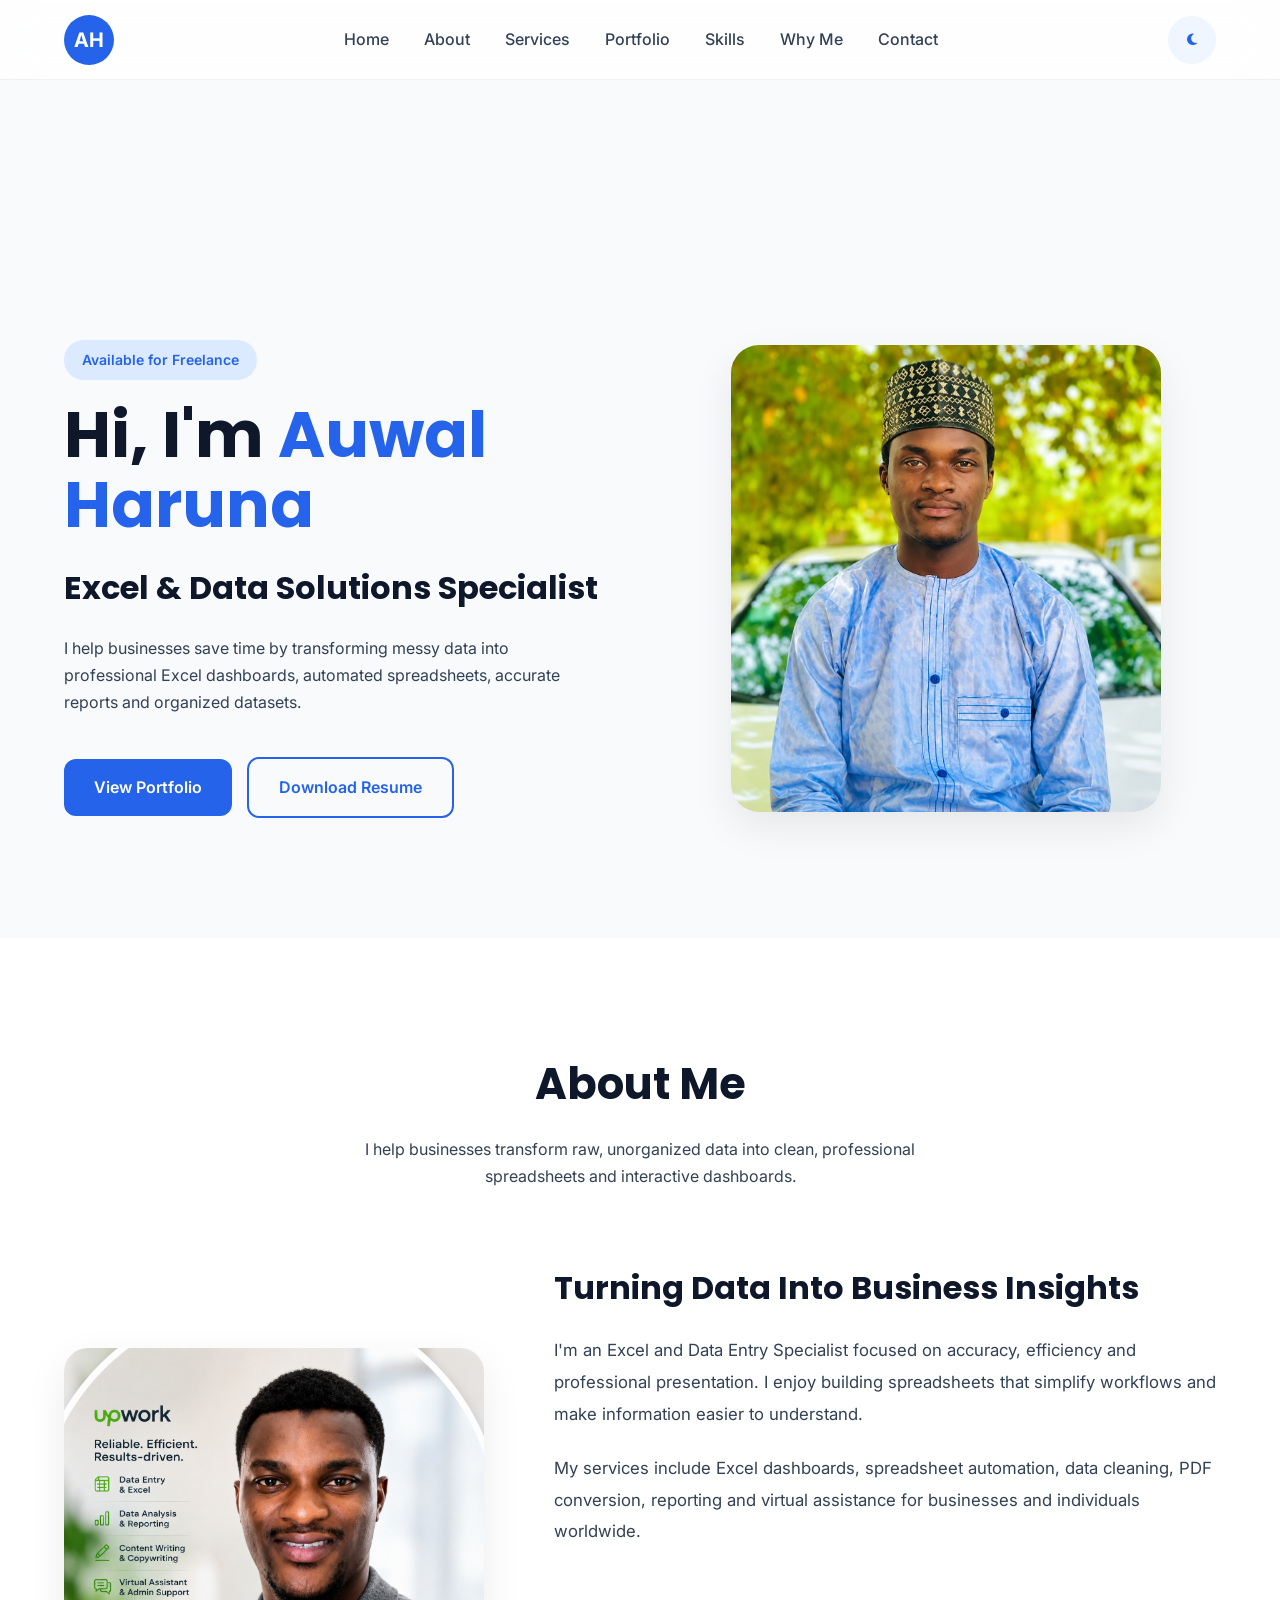
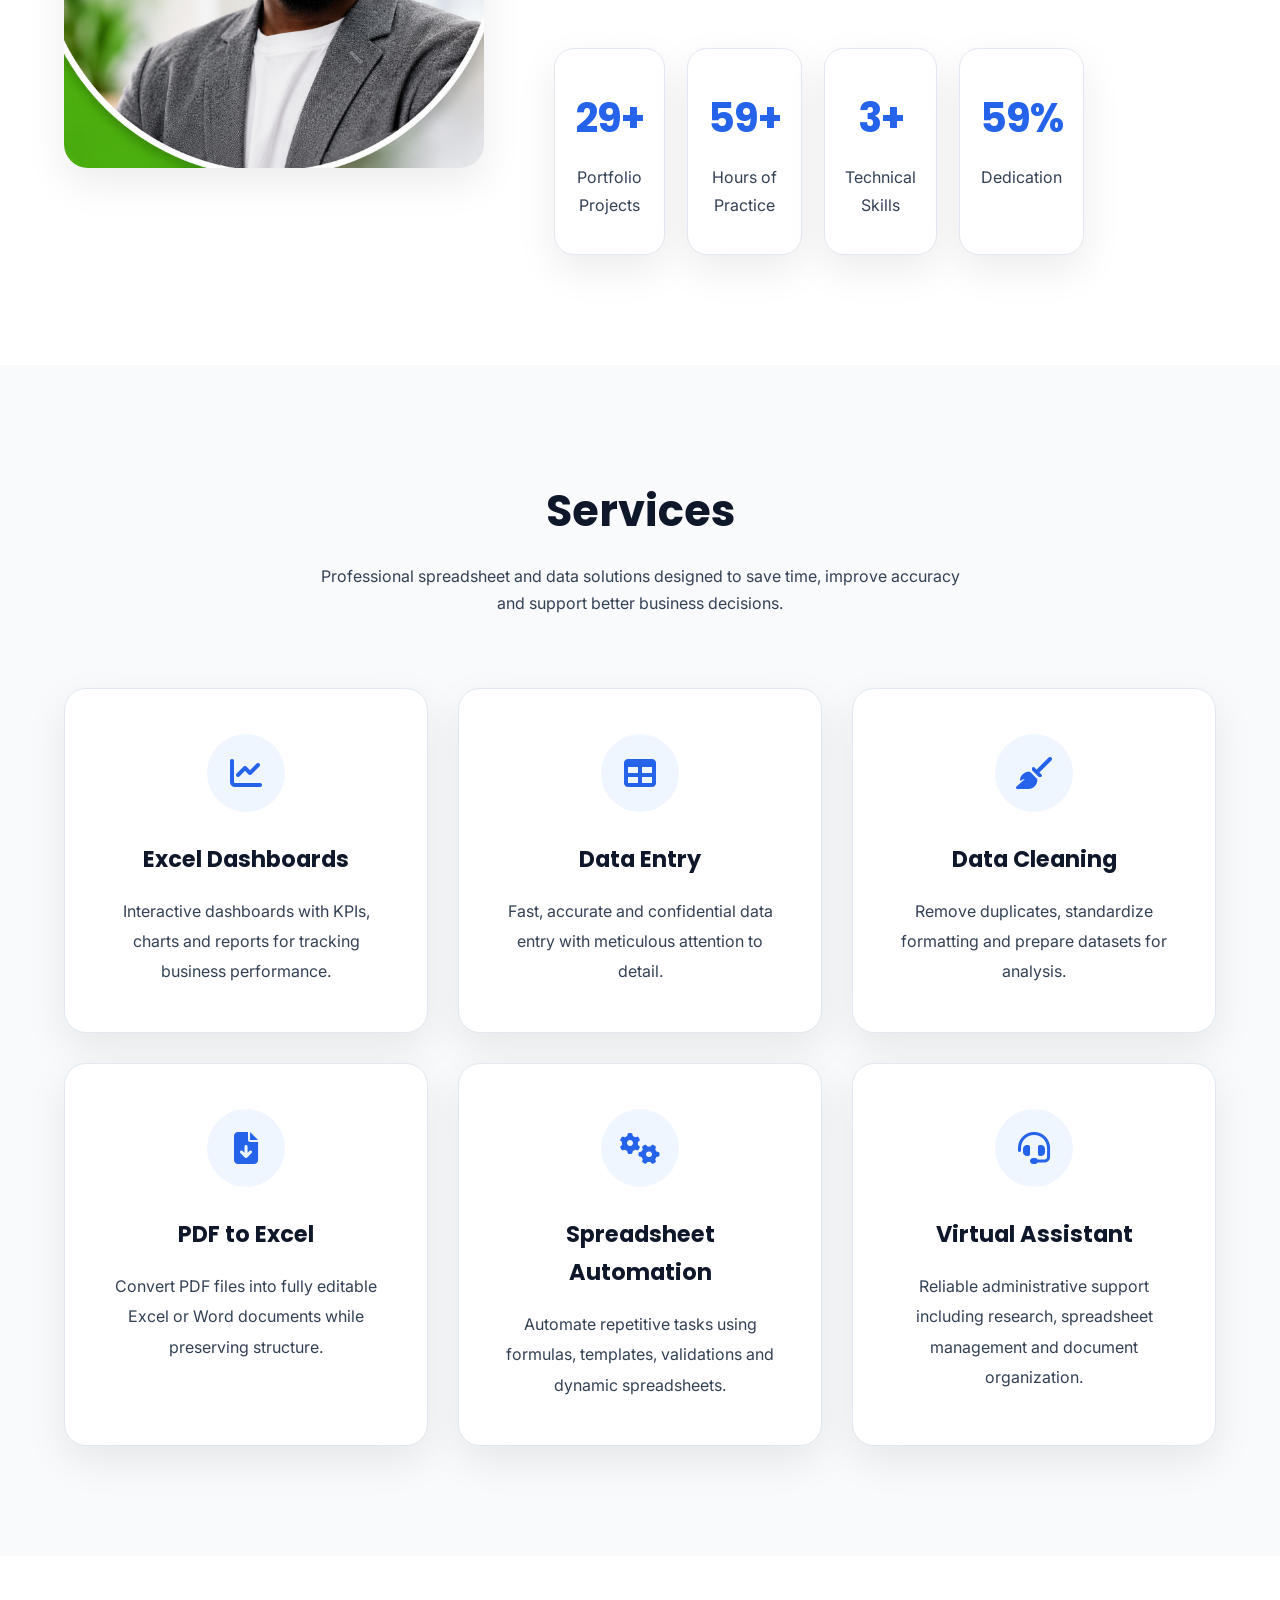
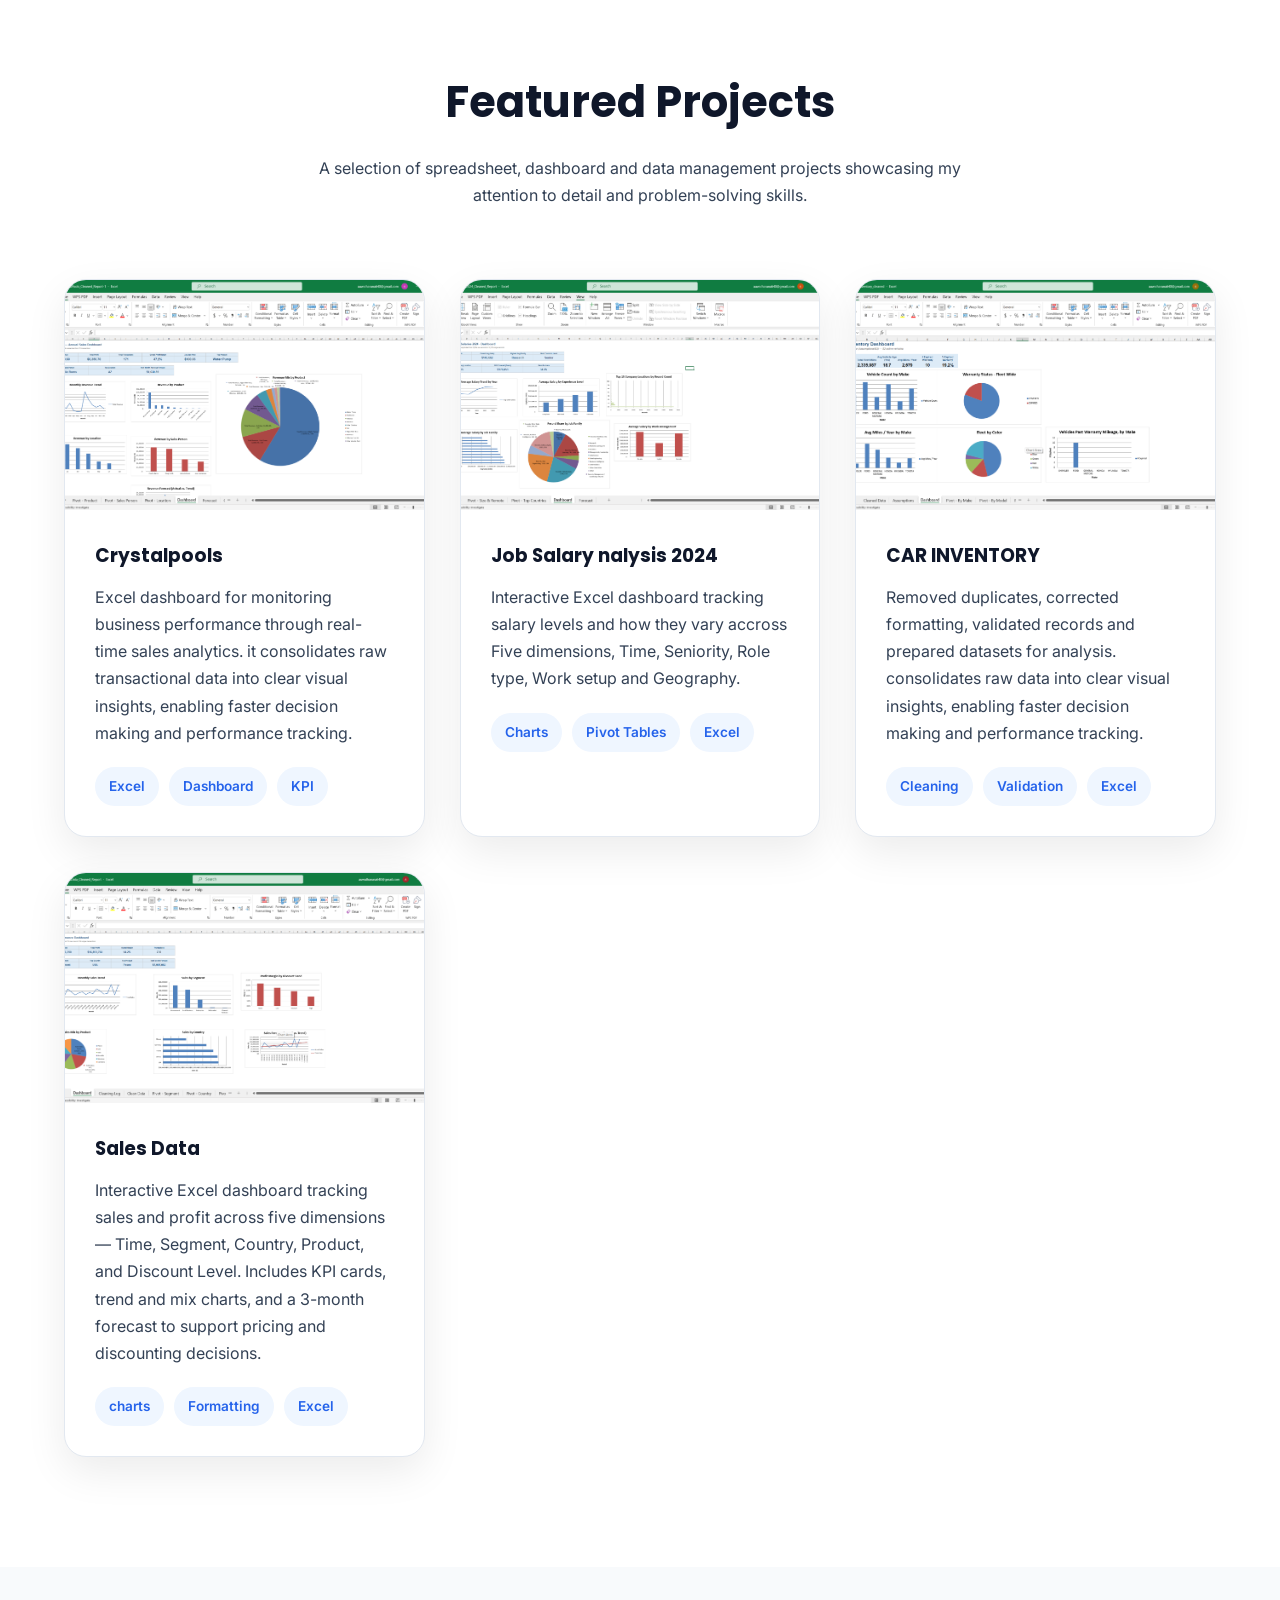
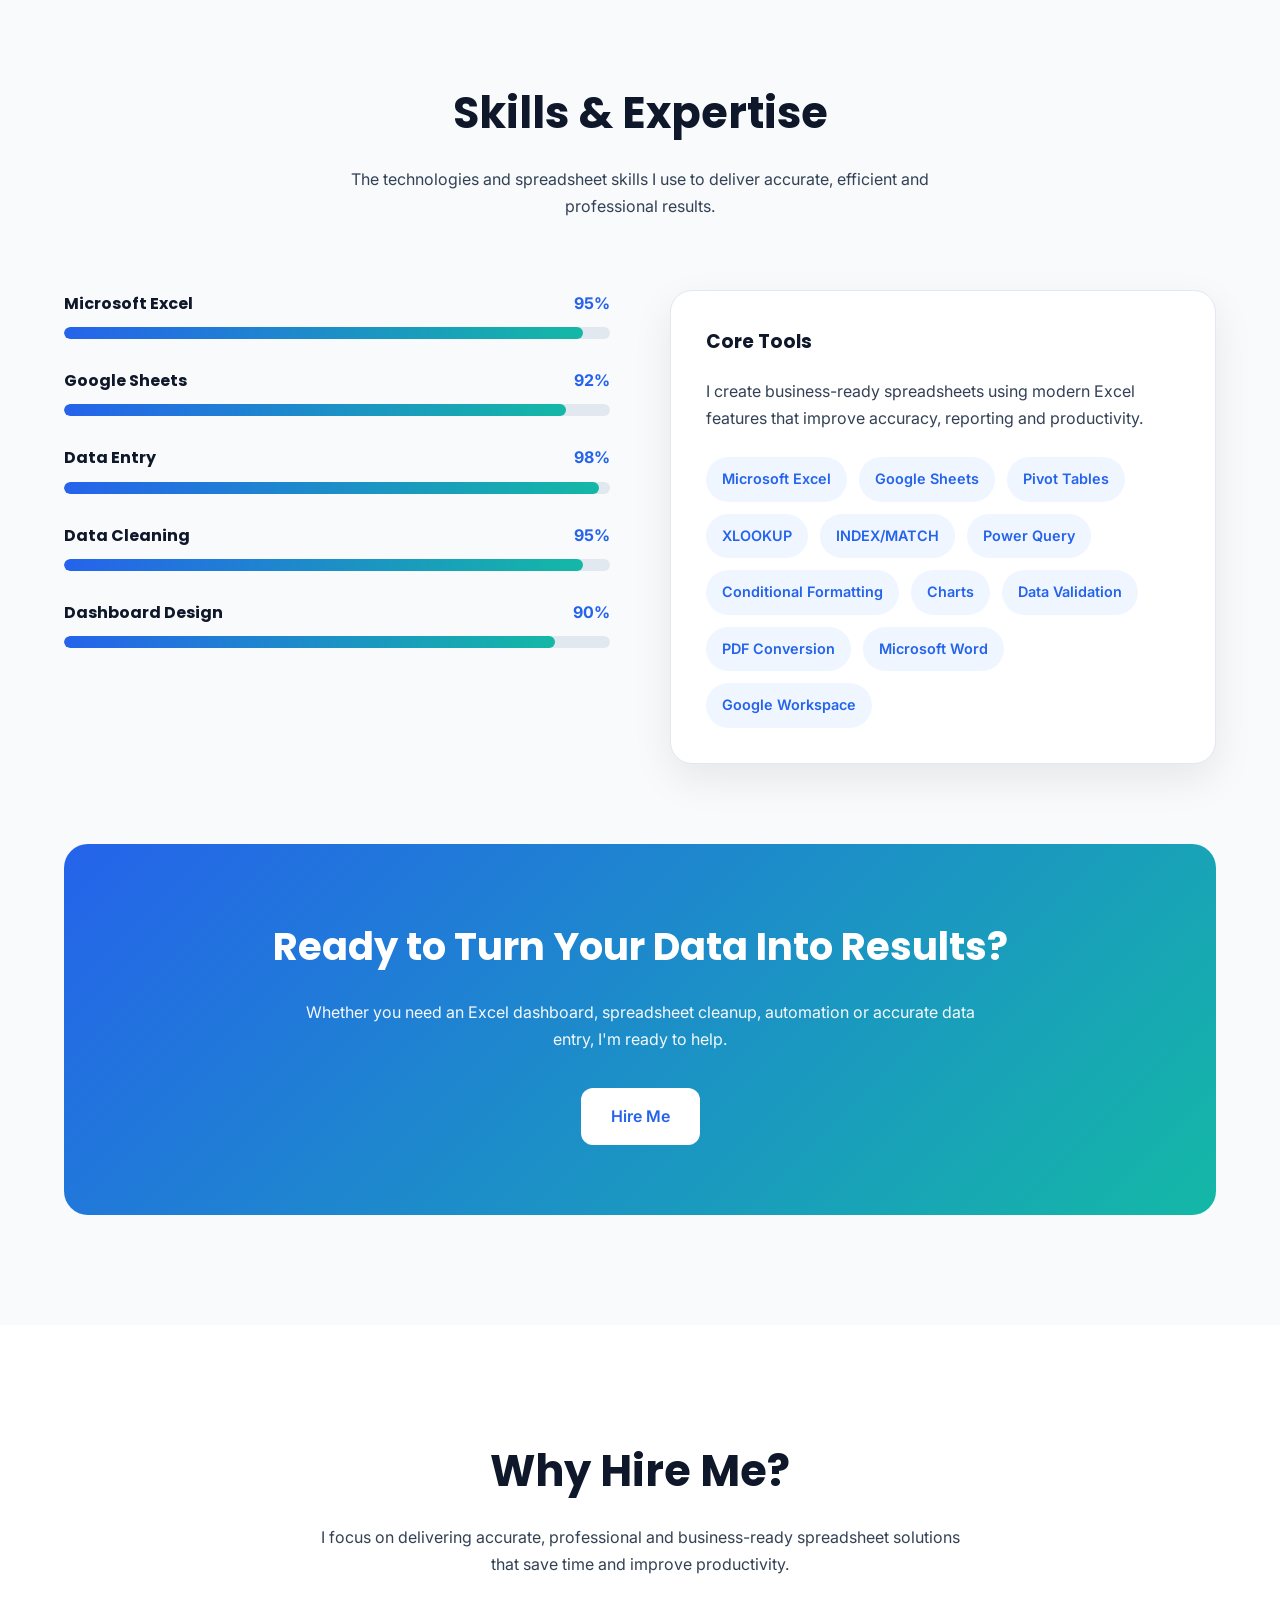
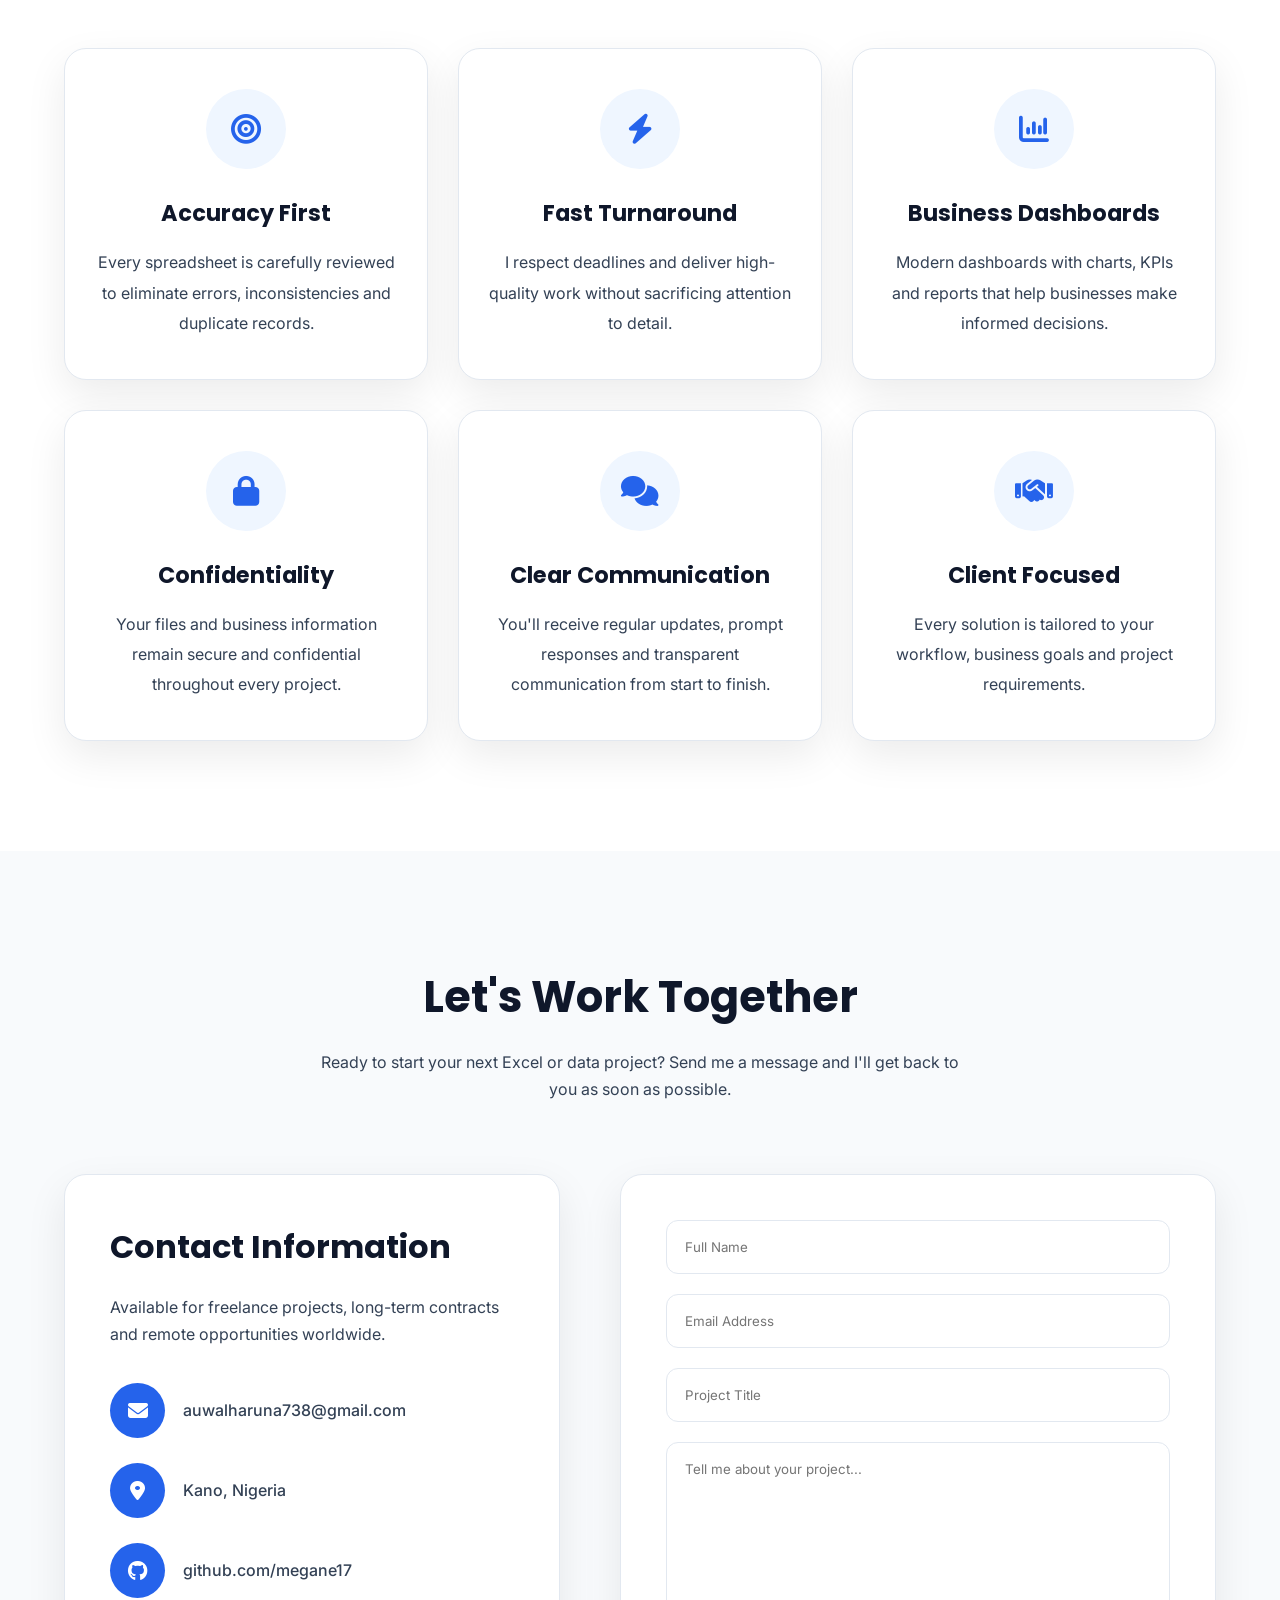
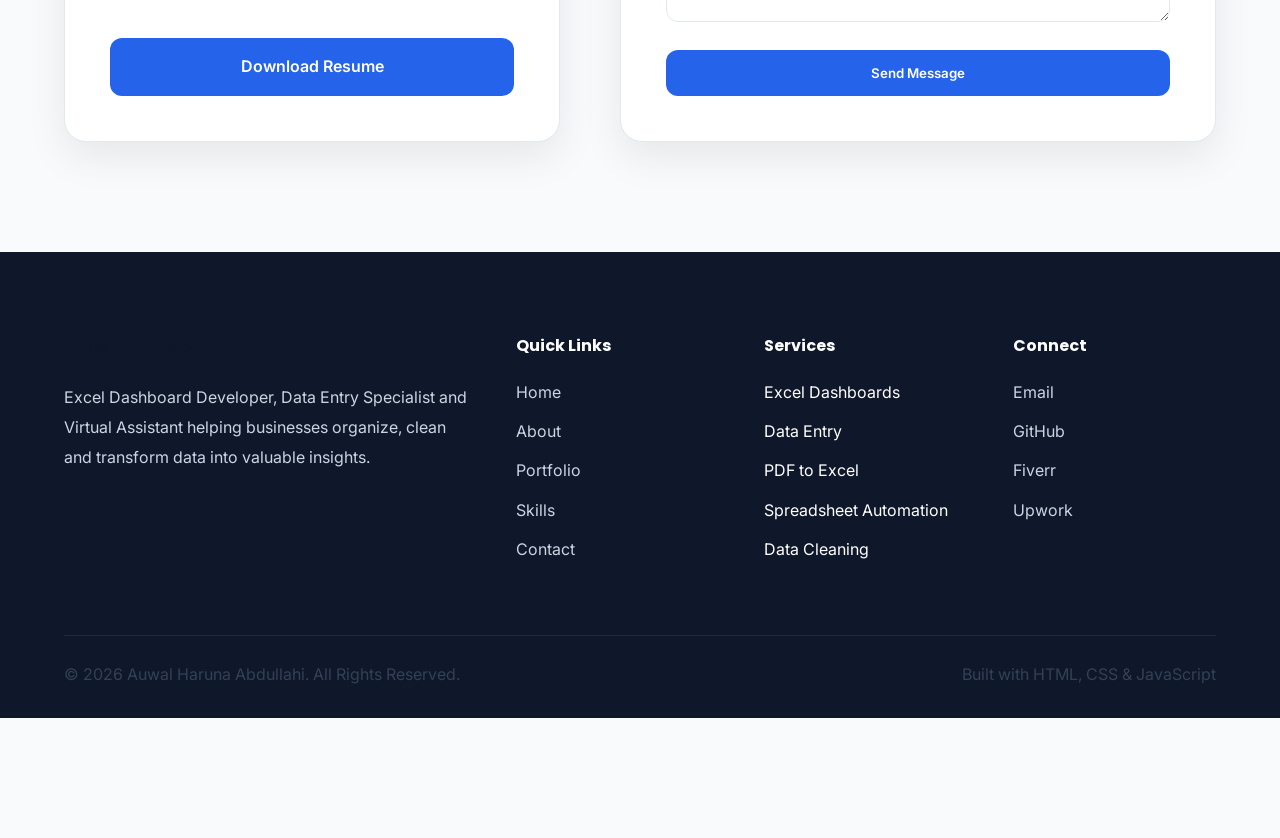
==== index.html @ 445b7c1b "Add files via upload" ====
<!DOCTYPE html>
<html lang="en">

<head>

    <meta charset="UTF-8">
    <meta name="viewport" content="width=device-width, initial-scale=1.0">

    <title>Auwal Haruna | Excel & Data Solutions Specialist</title>

    <meta name="description"
        content="Professional Excel Dashboard Developer, Data Entry Specialist and Spreadsheet Expert helping businesses organize, clean and visualize data.">

    <meta name="keywords"
        content="Excel Dashboard, Data Entry, Spreadsheet Expert, Data Cleaning, PDF to Excel, Virtual Assistant">

    <meta name="author" content="Auwal Haruna Abdullahi">

    <link rel="preconnect" href="https://fonts.googleapis.com">

    <link rel="preconnect" href="https://fonts.gstatic.com" crossorigin>

    <link href="https://fonts.googleapis.com/css2?family=Inter:wght@300;400;500;600;700&family=Poppins:wght@600;700;800&display=swap"
        rel="stylesheet">

    <link rel="stylesheet"
        href="https://cdnjs.cloudflare.com/ajax/libs/font-awesome/6.7.1/css/all.min.css">

    <link rel="stylesheet" href="assets/css/style.css">

</head>

<body id="home">

    <!-- ================= HEADER ================= -->

    <header>

        <div class="container nav-container">

            <div class="logo">
                AH
            </div>

           <nav>

    <ul class="nav-links">

        <li><a href="#home">Home</a></li>

        <li><a href="#about">About</a></li>

        <li><a href="#services">Services</a></li>

        <li><a href="#portfolio">Portfolio</a></li>

        <li><a href="#skills">Skills</a></li>

        <li><a href="#why-me">Why Me</a></li>

        <li><a href="#contact">Contact</a></li>

    </ul>

</nav>

<div class="hamburger">

    <span></span>

    <span></span>

    <span></span>

</div>

            <button id="theme-toggle">
                <i class="fa-solid fa-moon"></i>
            </button>

        </div>

    </header>

    <div class="nav-overlay"></div>

    <!-- ================= HERO ================= -->

    <section id="home" class="reveal">

        <div class="container hero">

            <div class="hero-text">

                <span class="badge">
                    Available for Freelance
                </span>

                <h1>
                    Hi, I'm <span>Auwal Haruna</span>
                </h1>

                <h2>
                    Excel & Data Solutions Specialist
                </h2>

                <p>

                    I help businesses save time by transforming messy data into
                    professional Excel dashboards, automated spreadsheets,
                    accurate reports and organized datasets.

                </p>

                <div class="hero-buttons">

                    <a href="#portfolio" class="btn primary">
                        View Portfolio
                    </a>

                    <a href="resume.pdf"
                        class="btn secondary"
                        download>
                        Download Resume
                    </a>

                </div>

            </div>

            <div class="hero-image">

                <img src="assets/images/profile.png"
                    alt="Auwal Haruna">

            </div>

        </div>

    </section>
        <!-- ================= ABOUT ================= -->

    <section id="about" class="reveal">

        <div class="container">

            <div class="section-title">

                <h2>About Me</h2>

                <p>
                    I help businesses transform raw, unorganized data into clean,
                    professional spreadsheets and interactive dashboards.
                </p>

            </div>

            <div class="about-content">

                <div class="about-image">

                    <img src="assets/images/about.png" alt="About Auwal Haruna">

                </div>

                <div class="about-text">

                    <h3>Turning Data Into Business Insights</h3>

                    <p>

                        I'm an Excel and Data Entry Specialist focused on accuracy,
                        efficiency and professional presentation. I enjoy building
                        spreadsheets that simplify workflows and make information
                        easier to understand.

                    </p>

                    <p>

                        My services include Excel dashboards, spreadsheet automation,
                        data cleaning, PDF conversion, reporting and virtual
                        assistance for businesses and individuals worldwide.

                    </p>

                   <div class="stats">

   <div class="stats">

    <div class="stat reveal">
        <h3 class="counter" data-target="50" data-suffix="+">0</h3>
        <span>Portfolio Projects</span>
    </div>

    <div class="stat reveal">
        <h3 class="counter" data-target="100" data-suffix="+">0</h3>
        <span>Hours of Practice</span>
    </div>

    <div class="stat reveal">
        <h3 class="counter" data-target="6" data-suffix="+">0</h3>
        <span>Technical Skills</span>
    </div>

    <div class="stat reveal">
        <h3 class="counter" data-target="100" data-suffix="%">0</h3>
        <span>Dedication</span>
    </div>

</div>
</div>

</div>

                </div>

            </div>

        </div>

    </section>





    <!-- ================= SERVICES ================= -->

    <section id="services" class="reveal">

        <div class="container">

            <div class="section-title">

                <h2>Services</h2>

                <p>

                    Professional spreadsheet and data solutions designed to save
                    time, improve accuracy and support better business decisions.

                </p>

            </div>

            <div class="services-grid">

                <article class="service-card">

                    <i class="fa-solid fa-chart-line"></i>

                    <h3>Excel Dashboards</h3>

                    <p>

                        Interactive dashboards with KPIs, charts and reports for
                        tracking business performance.

                    </p>

                </article>

                <article class="service-card">

                    <i class="fa-solid fa-table"></i>

                    <h3>Data Entry</h3>

                    <p>

                        Fast, accurate and confidential data entry with meticulous
                        attention to detail.

                    </p>

                </article>

                <article class="service-card">

                    <i class="fa-solid fa-broom"></i>

                    <h3>Data Cleaning</h3>

                    <p>

                        Remove duplicates, standardize formatting and prepare
                        datasets for analysis.

                    </p>

                </article>

                <article class="service-card">

                    <i class="fa-solid fa-file-arrow-down"></i>

                    <h3>PDF to Excel</h3>

                    <p>

                        Convert PDF files into fully editable Excel or Word
                        documents while preserving structure.

                    </p>

                </article>

                <article class="service-card">

                    <i class="fa-solid fa-gears"></i>

                    <h3>Spreadsheet Automation</h3>

                    <p>

                        Automate repetitive tasks using formulas, templates,
                        validations and dynamic spreadsheets.

                    </p>

                </article>

                <article class="service-card">

                    <i class="fa-solid fa-headset"></i>

                    <h3>Virtual Assistant</h3>

                    <p>

                        Reliable administrative support including research,
                        spreadsheet management and document organization.

                    </p>

                </article>

            </div>

        </div>

    </section>
        <!-- ================= PORTFOLIO ================= -->

    <section id="portfolio" class="reveal">

        <div class="container">

            <div class="section-title">

                <h2>Featured Projects</h2>

                <p>
                    A selection of spreadsheet, dashboard and data management projects
                    showcasing my attention to detail and problem-solving skills.
                </p>

            </div>

            <div class="portfolio-grid">

                <!-- Project 1 -->

                <article class="project-card">

                    <div class="project-image">

                        <img src="assets/images/crystalpools.png"
                            alt="Rental Management Dashboard">

                        <div class="project-overlay">

                            <a href="assets/images/crystalpools.png" target="_blank">
                                Preview
                            </a>

                            <a href="assets/files/crystalpools.rar" download>
                                Download
                            </a>

                        </div>

                    </div>

                    <div class="project-content">

                        <h3>Crystalpools</h3>

                        <p>

                            Excel dashboard for monitoring business performance through real-time 
                            sales analytics. it consolidates raw transactional data into clear visual
                            insights, enabling faster decision making and performance tracking.
                        </p>

                        <div class="project-tags">

                            <span>Excel</span>

                            <span>Dashboard</span>

                            <span>KPI</span>

                        </div>

                    </div>

                </article>

                <!-- Project 2 -->

                <article class="project-card">

                    <div class="project-image">

                        <img src="assets/images/Salary2024_Analysis.png"
                            alt="Sales Dashboard">

                        <div class="project-overlay">

                            <a href="assets/images/Salary2024_Analysis.png" target="_blank">
                                Preview
                            </a>

                            <a href="assets/files/Salary2024_Analysis.rar" download>
                                Download
                            </a>

                        </div>

                    </div>

                    <div class="project-content">

                        <h3>Job Salary nalysis 2024</h3>

                        <p>

                            Interactive Excel dashboard tracking salary levels and how they 
                            vary accross Five dimensions, Time, Seniority, Role type, Work setup
                            and Geography. 

                        </p>

                        <div class="project-tags">

                            <span>Charts</span>

                            <span>Pivot Tables</span>

                            <span>Excel</span>

                        </div>

                    </div>

                </article>

                <!-- Project 3 -->

                <article class="project-card">

                    <div class="project-image">

                        <img src="assets/images/car inventory.png"
                            alt="Data Cleaning Project">

                        <div class="project-overlay">

                            <a href="assets/images/car inventory.png" target="_blank">
                                Preview
                            </a>

                            <a href="assets/files/car invetory.rar" download>
                                Download
                            </a>

                        </div>

                    </div>

                    <div class="project-content">

                        <h3>CAR INVENTORY</h3>

                        <p>

                            Removed duplicates, corrected formatting,
                            validated records and prepared datasets for analysis.
                             consolidates raw data into clear visual
                            insights, enabling faster decision making and performance tracking.

                        </p>

                        <div class="project-tags">

                            <span>Cleaning</span>

                            <span>Validation</span>

                            <span>Excel</span>

                        </div>

                    </div>

                </article>

                <!-- Project 4 -->

                <article class="project-card">

                    <div class="project-image">

                        <img src="assets/images/sales data.png"
                            alt="PDF Conversion">

                        <div class="project-overlay">

                            <a href="assets/images/sales data.png" target="_blank">
                                Preview
                            </a>

                            <a href="assets/files/sales_data.rar" download>
                                Download
                            </a>

                        </div>

                    </div>

                    <div class="project-content">

                        <h3>Sales Data</h3>

                        <p>

                            Interactive Excel dashboard tracking sales and profit across five dimensions — Time, 
                            Segment, Country, Product, and Discount Level. Includes KPI cards, trend and mix charts, 
                            and a 3-month forecast to support pricing and discounting decisions.

                        </p>

                        <div class="project-tags">

                            <span>charts</span>

                            <span>Formatting</span>

                            <span>Excel</span>

                        </div>

                    </div>

                </article>

            </div>

        </div>

    </section>





    <!-- ================= SKILLS ================= -->

    <section id="skills" class="reveal">

        <div class="container">

            <div class="section-title">

                <h2>Skills & Expertise</h2>

                <p>

                    The technologies and spreadsheet skills I use to deliver
                    accurate, efficient and professional results.

                </p>

            </div>

            <div class="skills-wrapper">

                <div>

                    <div class="skill">

                        <div class="skill-header">

                            <h4>Microsoft Excel</h4>

                            <span>95%</span>

                        </div>

                        <div class="progress">

                            <div class="progress-bar" style="width:95%;"></div>

                        </div>

                    </div>

                    <div class="skill">

                        <div class="skill-header">

                            <h4>Google Sheets</h4>

                            <span>92%</span>

                        </div>

                        <div class="progress">

                            <div class="progress-bar" style="width:92%;"></div>

                        </div>

                    </div>

                    <div class="skill">

                        <div class="skill-header">

                            <h4>Data Entry</h4>

                            <span>98%</span>

                        </div>

                        <div class="progress">

                            <div class="progress-bar" style="width:98%;"></div>

                        </div>

                    </div>

                    <div class="skill">

                        <div class="skill-header">

                            <h4>Data Cleaning</h4>

                            <span>95%</span>

                        </div>

                        <div class="progress">

                            <div class="progress-bar" style="width:95%;"></div>

                        </div>

                    </div>

                    <div class="skill">

                        <div class="skill-header">

                            <h4>Dashboard Design</h4>

                            <span>90%</span>

                        </div>

                        <div class="progress">

                            <div class="progress-bar" style="width:90%;"></div>

                        </div>

                    </div>

                </div>

                <div class="skills-card">

                    <h3>Core Tools</h3>

                    <p>

                        I create business-ready spreadsheets using modern Excel
                        features that improve accuracy, reporting and productivity.

                    </p>

                    <div class="tech-stack">

                        <span>Microsoft Excel</span>

                        <span>Google Sheets</span>

                        <span>Pivot Tables</span>

                        <span>XLOOKUP</span>

                        <span>INDEX/MATCH</span>

                        <span>Power Query</span>

                        <span>Conditional Formatting</span>

                        <span>Charts</span>

                        <span>Data Validation</span>

                        <span>PDF Conversion</span>

                        <span>Microsoft Word</span>

                        <span>Google Workspace</span>

                    </div>

                </div>

            </div>

            <div class="cta">

                <h2>Ready to Turn Your Data Into Results?</h2>

                <p>

                    Whether you need an Excel dashboard, spreadsheet cleanup,
                    automation or accurate data entry, I'm ready to help.

                </p>

                <a href="#contact" class="btn">

                    Hire Me

                </a>

            </div>

        </div>

    </section>
        <!-- ================= WHY HIRE ME ================= -->

    <section id="why-me" class="reveal">

        <div class="container">

            <div class="section-title">

                <h2>Why Hire Me?</h2>

                <p>

                    I focus on delivering accurate, professional and business-ready
                    spreadsheet solutions that save time and improve productivity.

                </p>

            </div>

            <div class="why-grid">

                <article class="why-card">

                    <i class="fa-solid fa-bullseye"></i>

                    <h3>Accuracy First</h3>

                    <p>

                        Every spreadsheet is carefully reviewed to eliminate errors,
                        inconsistencies and duplicate records.

                    </p>

                </article>

                <article class="why-card">

                    <i class="fa-solid fa-bolt"></i>

                    <h3>Fast Turnaround</h3>

                    <p>

                        I respect deadlines and deliver high-quality work without
                        sacrificing attention to detail.

                    </p>

                </article>

                <article class="why-card">

                    <i class="fa-solid fa-chart-column"></i>

                    <h3>Business Dashboards</h3>

                    <p>

                        Modern dashboards with charts, KPIs and reports that help
                        businesses make informed decisions.

                    </p>

                </article>

                <article class="why-card">

                    <i class="fa-solid fa-lock"></i>

                    <h3>Confidentiality</h3>

                    <p>

                        Your files and business information remain secure and
                        confidential throughout every project.

                    </p>

                </article>

                <article class="why-card">

                    <i class="fa-solid fa-comments"></i>

                    <h3>Clear Communication</h3>

                    <p>

                        You'll receive regular updates, prompt responses and
                        transparent communication from start to finish.

                    </p>

                </article>

                <article class="why-card">

                    <i class="fa-solid fa-handshake"></i>

                    <h3>Client Focused</h3>

                    <p>

                        Every solution is tailored to your workflow, business goals
                        and project requirements.

                    </p>

                </article>

            </div>

        </div>

    </section>





    <!-- ================= CONTACT ================= -->

    <section id="contact" class="reveal">

        <div class="container">

            <div class="section-title">

                <h2>Let's Work Together</h2>

                <p>

                    Ready to start your next Excel or data project?
                    Send me a message and I'll get back to you as soon as possible.

                </p>

            </div>

            <div class="contact-wrapper">

                <!-- Contact Information -->

                <div class="contact-info">

                    <h3>Contact Information</h3>

                    <p>

                        Available for freelance projects, long-term contracts and
                        remote opportunities worldwide.

                    </p>

                    <div class="contact-item">

                        <i class="fa-solid fa-envelope"></i>

                        <span>auwalharuna738@gmail.com</span>

                    </div>

                    <div class="contact-item">

                        <i class="fa-solid fa-location-dot"></i>

                        <span>Kano, Nigeria</span>

                    </div>

                    <div class="contact-item">

                        <i class="fa-brands fa-github"></i>

                        <a href="https://github.com/megane17" target="_blank">

                            github.com/megane17

                        </a>

                    </div>

                    <div class="contact-buttons">

                        <a href="resume.pdf" class="btn primary" download>

                            Download Resume

                        </a>

                    </div>

                </div>

                <!-- Contact Form -->

                <form class="contact-form">

                    <input
                        type="text"
                        placeholder="Full Name"
                        required>

                    <input
                        type="email"
                        placeholder="Email Address"
                        required>

                    <input
                        type="text"
                        placeholder="Project Title">

                    <textarea
                        placeholder="Tell me about your project..."
                        rows="7"
                        required></textarea>

                    <button type="submit" class="btn primary">

                        Send Message

                    </button>

                </form>

            </div>

        </div>

    </section>
     <!-- ================= FOOTER ================= -->

<footer>

    <div class="container">

        <div class="footer-content">

            <div class="footer-about">

                <h3>Auwal Haruna</h3>

                <p>
                    Excel Dashboard Developer, Data Entry Specialist and Virtual Assistant helping businesses organize, clean and transform data into valuable insights.
                </p>

            </div>

            <div class="footer-links">

                <h4>Quick Links</h4>

                <ul>

                    <li><a href="#home">Home</a></li>

                    <li><a href="#about">About</a></li>

                    <li><a href="#portfolio">Portfolio</a></li>

                    <li><a href="#skills">Skills</a></li>

                    <li><a href="#contact">Contact</a></li>

                </ul>

            </div>

            <div class="footer-links">

                <h4>Services</h4>

                <ul>

                    <li>Excel Dashboards</li>

                    <li>Data Entry</li>

                    <li>PDF to Excel</li>

                    <li>Spreadsheet Automation</li>

                    <li>Data Cleaning</li>

                </ul>

            </div>

            <div class="footer-links">

                <h4>Connect</h4>

                <ul>

                    <li>
                        <a href="mailto:auwalharuna738@gmail.com">
                            Email
                        </a>
                    </li>

                    <li>
                        <a href="https://github.com/megane17" target="_blank">
                            GitHub
                        </a>
                    </li>

                    <li>
                        <a href="#">
                            Fiverr
                        </a>
                    </li>

                    <li>
                        <a href="#">
                            Upwork
                        </a>
                    </li>

                </ul>

            </div>

        </div>

        <div class="footer-bottom">

            <p>

                © 2026 Auwal Haruna Abdullahi. All Rights Reserved.

            </p>

            <p>

                Built with HTML, CSS & JavaScript

            </p>

        </div>

    </div>

</footer>




    <!-- JavaScript -->

    <script src="assets/js/app.js"></script>

</body>

</html>
---- assets/css/style.css ----
/*======================================
GOOGLE FONTS
======================================*/
@import url('https://fonts.googleapis.com/css2?family=Inter:wght@300;400;500;600;700&family=Poppins:wght@600;700;800&display=swap');

/*======================================
RESET
======================================*/
*{
    margin:0;
    padding:0;
    box-sizing:border-box;
}

html{
    scroll-behavior:smooth;
}

body{
    font-family:"Inter",sans-serif;
    background:var(--bg);
    color:var(--text);
    line-height:1.7;
    overflow-x:hidden;
    transition:.35s ease;
}

img{
    max-width:100%;
    display:block;
}

a{
    text-decoration:none;
    color:inherit;
}

ul{
    list-style:none;
}

button{
    border:none;
    background:none;
    font-family:inherit;
    cursor:pointer;
}

section{
    padding:110px 0;
}

.container{
    width:min(1180px,90%);
    margin:auto;
}

/*======================================
CSS VARIABLES
======================================*/

:root{

    --primary:#2563eb;
    --primary-dark:#1d4ed8;
    --accent:#14b8a6;

    --bg:#f8fafc;
    --surface:#ffffff;

    --dark:#0f172a;
    --text:#334155;

    --border:#e2e8f0;

    --shadow:0 15px 40px rgba(0,0,0,.08);

    --radius:18px;

    --transition:.35s ease;

}

/*======================================
DARK THEME
======================================*/

body.dark{

    --bg:#020617;

    --surface:#0f172a;

    --dark:#f8fafc;

    --text:#cbd5e1;

    --border:#334155;

    --shadow:0 20px 45px rgba(0,0,0,.45);

}

/*======================================
TYPOGRAPHY
======================================*/

h1,
h2,
h3,
h4{

    font-family:"Poppins",sans-serif;
    color:var(--dark);

}

p{

    color:var(--text);

}

.section-title{

    text-align:center;
    margin-bottom:70px;

}

.section-title h2{

    font-size:2.7rem;
    margin-bottom:15px;

}

.section-title p{

    max-width:650px;
    margin:auto;

}

/*======================================
BUTTONS
======================================*/

.btn{

    display:inline-flex;
    justify-content:center;
    align-items:center;

    padding:15px 30px;

    border-radius:12px;

    font-weight:600;

    transition:var(--transition);

}

.btn.primary{

    background:var(--primary);
    color:#fff;

}

.btn.primary:hover{

    background:var(--primary-dark);
    transform:translateY(-4px);

}

.btn.secondary{

    border:2px solid var(--primary);
    color:var(--primary);
    margin-left:15px;

}

.btn.secondary:hover{

    background:var(--primary);
    color:#fff;

}

/*======================================
HEADER
======================================*/

header{

    position:fixed;

    top:0;
    left:0;

    width:100%;

    height:80px;

    background:rgba(255,255,255,.82);

    backdrop-filter:blur(18px);

    border-bottom:1px solid rgba(0,0,0,.05);

    z-index:1000;

    transition:.35s;

}

body.dark header{

    background:rgba(15,23,42,.92);

    border-color:#1e293b;

}

.nav-container{

    height:100%;

    display:flex;

    justify-content:space-between;

    align-items:center;

}

/*======================================
LOGO
======================================*/

.logo{

    width:50px;
    height:50px;

    border-radius:50%;

    background:var(--primary);

    color:#fff;

    display:flex;

    justify-content:center;
    align-items:center;

    font-size:20px;

    font-weight:700;

}

/*======================================
DESKTOP NAVIGATION
======================================*/

nav ul{

    display:flex;

    gap:35px;

}

nav a{

    position:relative;

    font-weight:500;

    color:var(--text);

    transition:var(--transition);

}

nav a:hover{

    color:var(--primary);

}

nav a::after{

    content:"";

    position:absolute;

    left:0;
    bottom:-8px;

    width:0;

    height:2px;

    background:var(--primary);

    transition:.3s;

}

nav a:hover::after{

    width:100%;

}

/*======================================
THEME BUTTON
======================================*/

#theme-toggle{

    width:48px;
    height:48px;

    border-radius:50%;

    background:#eff6ff;

    color:var(--primary);

    display:flex;

    justify-content:center;
    align-items:center;

    transition:.35s;

}

body.dark #theme-toggle{

    background:#1e293b;

    color:#facc15;

}

#theme-toggle:hover{

    background:var(--primary);

    color:#fff;

}

/*======================================
HAMBURGER
======================================*/

.hamburger{

    display:none;

    flex-direction:column;

    gap:6px;

    cursor:pointer;

}

.hamburger span{

    width:30px;
    height:3px;

    background:var(--dark);

    border-radius:4px;

    transition:.35s;

}

.hamburger.active span:nth-child(1){

    transform:translateY(9px) rotate(45deg);

}

.hamburger.active span:nth-child(2){

    opacity:0;

}

.hamburger.active span:nth-child(3){

    transform:translateY(-9px) rotate(-45deg);

}

/*======================================
MOBILE MENU
======================================*/

.nav-overlay{

    position:fixed;

    inset:0;

    background:rgba(0,0,0,.55);

    opacity:0;

    visibility:hidden;

    transition:.35s;

    z-index:998;

}

.nav-overlay.active{

    opacity:1;

    visibility:visible;

}

@media(max-width:768px){

    .hamburger{

        display:flex;

    }

    nav{

        position:fixed;

        top:0;
        right:-100%;

        width:280px;
        height:100vh;

        background:var(--surface);

        display:flex;

        justify-content:center;

        align-items:center;

        transition:.4s;

        box-shadow:-10px 0 30px rgba(0,0,0,.12);

        z-index:999;

    }

    nav.active{

        right:0;

    }

    .nav-links{

        display:flex;

        flex-direction:column;

        gap:35px;

        text-align:center;

    }

    body.menu-open{

        overflow:hidden;

    }

}

/*======================================
HERO
======================================*/

#home{

    padding-top:170px;

    padding-bottom:120px;

}

.hero{

    display:grid;

    grid-template-columns:repeat(2,1fr);

    gap:70px;

    align-items:center;

}

.badge{

    display:inline-block;

    background:#dbeafe;

    color:var(--primary);

    padding:8px 18px;

    border-radius:999px;

    font-size:14px;

    font-weight:600;

    margin-bottom:20px;

}

.hero h1{

    font-size:4rem;

    line-height:1.1;

    margin-bottom:20px;

}

.hero h1 span{

    color:var(--primary);

}

.hero h2{

    font-size:2rem;

    margin-bottom:20px;

}

.hero p{

    max-width:550px;

    margin-bottom:40px;

}

.hero-buttons{

    display:flex;

    flex-wrap:wrap;

    align-items:center;

}

.hero-image{

    display:flex;

    justify-content:center;

}

.hero-image img{

    width:430px;

    border-radius:28px;

    box-shadow:var(--shadow);

    animation:float 5s ease-in-out infinite;

}

@keyframes float{

    0%{transform:translateY(0);}
    50%{transform:translateY(-18px);}
    100%{transform:translateY(0);}

}

@media(max-width:992px){

    .hero{

        grid-template-columns:1fr;

        text-align:center;

    }

    .hero p{

        margin:auto auto 35px;

    }

    .hero-buttons{

        justify-content:center;

    }

}
/*======================================
ABOUT SECTION
======================================*/

#about{
    background:var(--surface);
    scroll-margin-top:100px;
}

.about-content{
    display:grid;
    grid-template-columns:420px 1fr;
    gap:70px;
    align-items:center;
}

.about-image{
    position:relative;
}

.about-image img{
    width:100%;
    border-radius:24px;
    box-shadow:var(--shadow);
}

.about-text h3{
    margin-bottom:20px;
    font-size:2rem;
}

.about-text p{
    margin-bottom:22px;
    font-size:1.05rem;
    line-height:1.9;
}

/*======================================
STATS
======================================*/

.stats{
    margin-top:50px;
    display:grid;
    grid-template-columns:repeat(4,1fr);
    gap:22px;
}

.stat{
    background:var(--surface);
    border:1px solid var(--border);
    border-radius:20px;
    padding:35px 20px;
    text-align:center;
    box-shadow:var(--shadow);
    transition:var(--transition);
}

.stat:hover{
    transform:translateY(-8px);
}

.stat h3{

    font-size:2.5rem;

    font-weight:700;

    color:var(--primary);

    margin-bottom:12px;

    letter-spacing:-1px;

    transition:.35s;

}

.stat:hover h3{

    transform:scale(1.08);

}
.stat span{
    color:var(--text);
}

/*======================================
SERVICES
======================================*/

#services{
    background:var(--bg);
    scroll-margin-top:100px;
}

.services-grid{
    display:grid;
    grid-template-columns:repeat(3,1fr);
    gap:30px;
}

.service-card{

    position:relative;

    overflow:hidden;

    background:var(--surface);

    border:1px solid var(--border);

    border-radius:22px;

    padding:45px 35px;

    text-align:center;

    transition:var(--transition);

    box-shadow:var(--shadow);

}

.service-card::before{

    content:"";

    position:absolute;

    top:0;

    left:-100%;

    width:100%;

    height:4px;

    background:linear-gradient(
        90deg,
        var(--primary),
        var(--accent)
    );

    transition:.35s;

}

.service-card:hover::before{

    left:0;

}

.service-card:hover{

    transform:translateY(-10px);

}

.service-card i{

    width:78px;

    height:78px;

    margin:auto;

    margin-bottom:28px;

    display:flex;

    justify-content:center;

    align-items:center;

    border-radius:50%;

    background:#eff6ff;

    color:var(--primary);

    font-size:32px;

    transition:.35s;

}

.service-card:hover i{

    background:var(--primary);

    color:#fff;

    transform:rotate(10deg) scale(1.08);

}

.service-card h3{

    margin-bottom:18px;

    font-size:1.4rem;

}

.service-card p{

    line-height:1.9;

}

/*======================================
PORTFOLIO
======================================*/

#portfolio{
    background:var(--surface);
    scroll-margin-top:100px;
}

.portfolio-grid{

    display:grid;

    grid-template-columns:repeat(auto-fit,minmax(340px,1fr));

    gap:35px;

}

.project-card{

    background:var(--surface);

    border-radius:22px;

    overflow:hidden;

    border:1px solid var(--border);

    transition:var(--transition);

    box-shadow:var(--shadow);

}

.project-card:hover{

    transform:translateY(-10px);

}

.project-image{

    position:relative;

    overflow:hidden;

}

.project-image img{

    width:100%;

    height:230px;

    object-fit:cover;

    transition:.45s;

}

.project-card:hover img{

    transform:scale(1.08);

}

.project-overlay{

    position:absolute;

    inset:0;

    background:rgba(15,23,42,.78);

    display:flex;

    justify-content:center;

    align-items:center;

    gap:15px;

    opacity:0;

    transition:.35s;

}

.project-card:hover .project-overlay{

    opacity:1;

}

.project-overlay a{

    background:#fff;

    color:var(--primary);

    padding:12px 18px;

    border-radius:10px;

    font-weight:600;

    transition:.3s;

}

.project-overlay a:hover{

    background:var(--primary);

    color:#fff;

}

.project-content{

    padding:30px;

}

.project-content h3{

    margin-bottom:12px;

}

.project-content p{

    margin-bottom:20px;

}

.project-tags{

    display:flex;

    flex-wrap:wrap;

    gap:10px;

}

.project-tags span{

    background:#eff6ff;

    color:var(--primary);

    padding:8px 14px;

    border-radius:40px;

    font-size:.85rem;

    font-weight:600;

}

/*======================================
SKILLS
======================================*/

#skills{

    background:var(--bg);

    scroll-margin-top:100px;

}

.skills-wrapper{

    display:grid;

    grid-template-columns:repeat(2,1fr);

    gap:60px;

}

.skill{

    margin-bottom:28px;

}

.skill-header{

    display:flex;

    justify-content:space-between;

    margin-bottom:10px;

}

.skill-header h4{

    font-size:1rem;

}

.skill-header span{

    color:var(--primary);

    font-weight:700;

}

.progress{

    width:100%;

    height:12px;

    background:var(--border);

    border-radius:20px;

    overflow:hidden;

}

.progress-bar{

    height:100%;

    border-radius:20px;

    background:linear-gradient(
        90deg,
        var(--primary),
        var(--accent)
    );

}

.skills-card{

    background:var(--surface);

    border:1px solid var(--border);

    border-radius:22px;

    padding:35px;

    box-shadow:var(--shadow);

}

.skills-card h3{

    margin-bottom:20px;

}

.skills-card p{

    margin-bottom:25px;

}

.tech-stack{

    display:flex;

    flex-wrap:wrap;

    gap:12px;

}

.tech-stack span{

    background:#eff6ff;

    color:var(--primary);

    padding:10px 16px;

    border-radius:40px;

    font-weight:600;

    font-size:.9rem;

}

/*======================================
CTA
======================================*/

.cta{

    margin-top:80px;

    padding:70px 40px;

    border-radius:24px;

    text-align:center;

    background:linear-gradient(
        135deg,
        var(--primary),
        var(--accent)
    );

    color:#fff;

}

.cta h2{

    color:#fff;

    font-size:2.4rem;

    margin-bottom:20px;

}

.cta p{

    color:#fff;

    max-width:700px;

    margin:auto auto 35px;

    opacity:.95;

}

.cta .btn{

    background:#fff;

    color:var(--primary);

}

.cta .btn:hover{

    transform:translateY(-5px);

}

/*======================================
RESPONSIVE
======================================*/

@media(max-width:1100px){

    .about-content{
        grid-template-columns:1fr;
        text-align:center;
    }

    .about-image{
        max-width:450px;
        margin:auto;
    }

    .stats{
        grid-template-columns:repeat(2,1fr);
    }

    .services-grid{
        grid-template-columns:repeat(2,1fr);
    }

    .skills-wrapper{
        grid-template-columns:1fr;
    }

}

@media(max-width:768px){

    .stats{
        grid-template-columns:1fr;
    }

    .services-grid{
        grid-template-columns:1fr;
    }

    .portfolio-grid{
        grid-template-columns:1fr;
    }

    .about-content{
        gap:45px;
    }

    .service-card,
    .skills-card{
        padding:30px;
    }

    .cta{
        padding:50px 25px;
    }

    .cta h2{
        font-size:2rem;
    }

}
/*======================================
WHY CHOOSE ME
======================================*/

#why-me{
    background:var(--surface);
    scroll-margin-top:100px;
}

.why-grid{
    display:grid;
    grid-template-columns:repeat(3,1fr);
    gap:30px;
}

.why-card{
    background:var(--surface);
    border:1px solid var(--border);
    border-radius:22px;
    padding:40px 30px;
    text-align:center;
    transition:var(--transition);
    box-shadow:var(--shadow);
}

.why-card:hover{
    transform:translateY(-10px);
}

.why-card i{
    width:80px;
    height:80px;
    margin:auto;
    margin-bottom:25px;
    border-radius:50%;
    display:flex;
    justify-content:center;
    align-items:center;
    background:#eff6ff;
    color:var(--primary);
    font-size:30px;
    transition:var(--transition);
}

.why-card:hover i{
    background:var(--primary);
    color:#fff;
    transform:scale(1.08);
}

.why-card h3{
    margin-bottom:15px;
    font-size:1.4rem;
}

.why-card p{
    line-height:1.9;
}

/*======================================
CONTACT
======================================*/

#contact{
    background:var(--bg);
    scroll-margin-top:100px;
}

.contact-wrapper{
    display:grid;
    grid-template-columns:1fr 1.2fr;
    gap:60px;
    align-items:start;
}

.contact-info,
.contact-form{
    background:var(--surface);
    border:1px solid var(--border);
    border-radius:22px;
    padding:45px;
    box-shadow:var(--shadow);
}

.contact-info h3{
    margin-bottom:20px;
    font-size:2rem;
}

.contact-info p{
    margin-bottom:35px;
}

.contact-item{
    display:flex;
    align-items:center;
    gap:18px;
    margin-bottom:25px;
}

.contact-item i{
    width:55px;
    height:55px;
    border-radius:50%;
    display:flex;
    justify-content:center;
    align-items:center;
    background:var(--primary);
    color:#fff;
    font-size:20px;
}

.contact-item a,
.contact-item span{
    color:var(--text);
    font-weight:500;
}

.contact-buttons{
    margin-top:40px;
}

.contact-buttons .btn{
    width:100%;
}

.contact-form input,
.contact-form textarea{
    width:100%;
    padding:18px;
    margin-bottom:20px;
    border:1px solid var(--border);
    border-radius:12px;
    background:var(--surface);
    color:var(--text);
    font-family:inherit;
    outline:none;
    transition:var(--transition);
}

.contact-form textarea{
    resize:vertical;
    min-height:180px;
}

.contact-form input:focus,
.contact-form textarea:focus{
    border-color:var(--primary);
    box-shadow:0 0 0 4px rgba(37,99,235,.15);
}

.contact-form button{
    width:100%;
}

/*======================================
FOOTER
======================================*/

footer{
    background:#0f172a;
    color:#fff;
    padding:80px 0 30px;
}

.footer-content{
    display:grid;
    grid-template-columns:2fr 1fr 1fr 1fr;
    gap:45px;
}

.footer-about p{
    color:#cbd5e1;
    margin-top:18px;
    line-height:1.9;
}

.footer-links h4{
    color:#fff;
    margin-bottom:20px;
}

.footer-links li{
    margin-bottom:12px;
}

.footer-links a{
    color:#cbd5e1;
    transition:.3s;
}

.footer-links a:hover{
    color:#60a5fa;
}

.footer-bottom{
    margin-top:60px;
    padding-top:25px;
    border-top:1px solid rgba(255,255,255,.08);
    display:flex;
    justify-content:space-between;
    align-items:center;
    flex-wrap:wrap;
    gap:15px;
    color:#94a3b8;
}

/*======================================
BACK TO TOP
======================================*/

#topBtn{
    position:fixed;
    right:25px;
    bottom:25px;
    width:55px;
    height:55px;
    border-radius:50%;
    background:var(--primary);
    color:#fff;
    display:flex;
    justify-content:center;
    align-items:center;
    font-size:22px;
    opacity:0;
    visibility:hidden;
    transform:translateY(20px);
    transition:var(--transition);
    z-index:999;
}

#topBtn.show{
    opacity:1;
    visibility:visible;
    transform:translateY(0);
}

#topBtn:hover{
    background:var(--primary-dark);
}

/*======================================
SCROLL REVEAL
======================================*/

.reveal{
    opacity:0;
    transform:translateY(60px);
    transition:all .8s ease;
}

.reveal.active{
    opacity:1;
    transform:translateY(0);
}

/*======================================
DARK MODE
======================================*/

body.dark header{
    background:rgba(15,23,42,.92);
}

body.dark footer{
    background:#020617;
}

body.dark .badge{
    background:#1e3a8a;
    color:#bfdbfe;
}

body.dark .service-card,
body.dark .project-card,
body.dark .skills-card,
body.dark .stat,
body.dark .why-card,
body.dark .contact-info,
body.dark .contact-form{
    background:var(--surface);
    border-color:var(--border);
}

body.dark .progress{
    background:#1e293b;
}

body.dark .project-tags span,
body.dark .tech-stack span{
    background:#1e293b;
}

body.dark .service-card i,
body.dark .why-card i{
    background:#1e293b;
}

body.dark .contact-form input,
body.dark .contact-form textarea{
    background:#0f172a;
    color:#fff;
}

body.dark .contact-form input::placeholder,
body.dark .contact-form textarea::placeholder{
    color:#94a3b8;
}

body.dark .nav-overlay{
    background:rgba(0,0,0,.65);
}

/*======================================
RESPONSIVE
======================================*/

@media(max-width:992px){

    .why-grid{
        grid-template-columns:repeat(2,1fr);
    }

    .contact-wrapper{
        grid-template-columns:1fr;
    }

    .footer-content{
        grid-template-columns:repeat(2,1fr);
    }

}

@media(max-width:768px){

    section{
        padding:80px 0;
    }

    .section-title h2{
        font-size:2rem;
    }

    .hero h1{
        font-size:2.8rem;
    }

    .hero h2{
        font-size:1.5rem;
    }

    .hero-image img{
        width:320px;
    }

    .why-grid{
        grid-template-columns:1fr;
    }

    .footer-content{
        grid-template-columns:1fr;
        text-align:center;
    }

    .footer-bottom{
        flex-direction:column;
        text-align:center;
    }

    .contact-info,
    .contact-form{
        padding:30px;
    }

    .btn{
        width:100%;
    }

    .hero-buttons{
        flex-direction:column;
        gap:15px;
    }

    .btn.secondary{
        margin-left:0;
    }

}

@media(max-width:480px){

    .container{
        width:92%;
    }

    .hero h1{
        font-size:2.3rem;
    }

    .hero-image img{
        width:280px;
    }

    .section-title h2{
        font-size:1.8rem;
    }

}
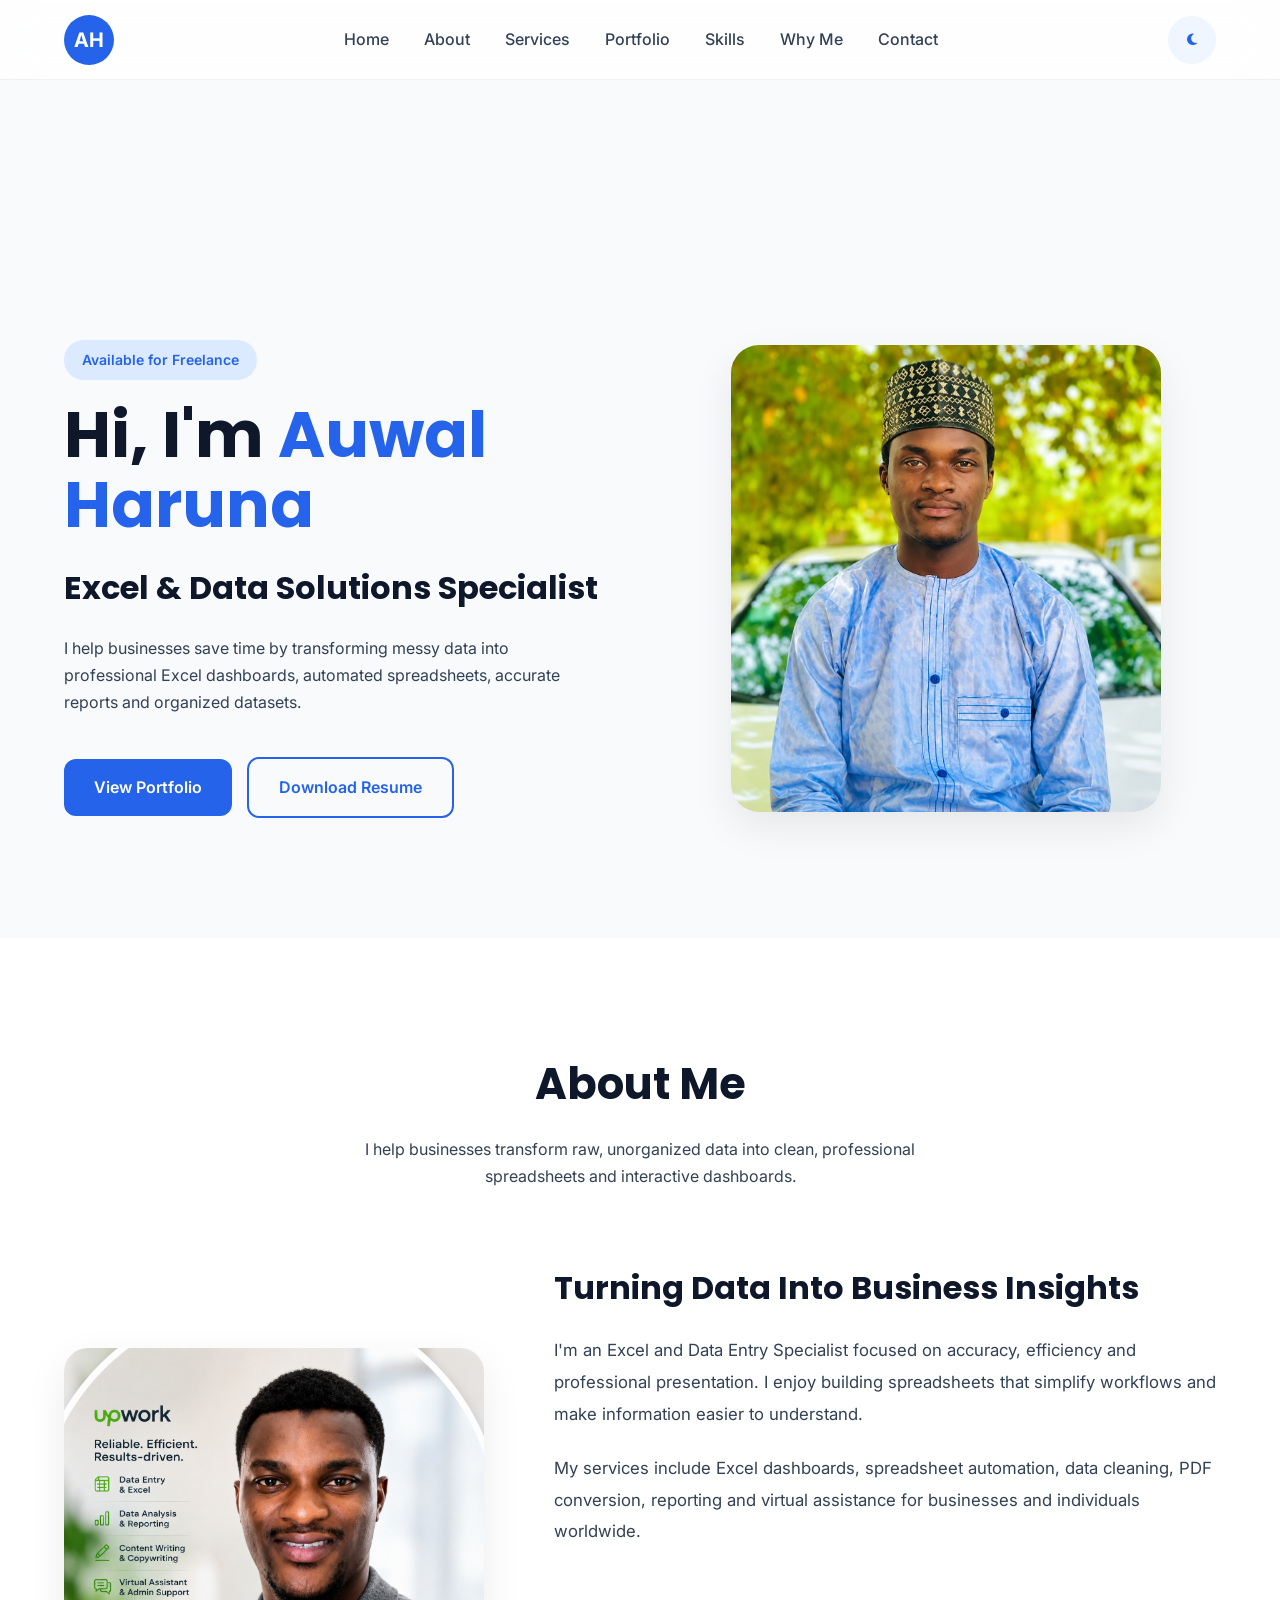
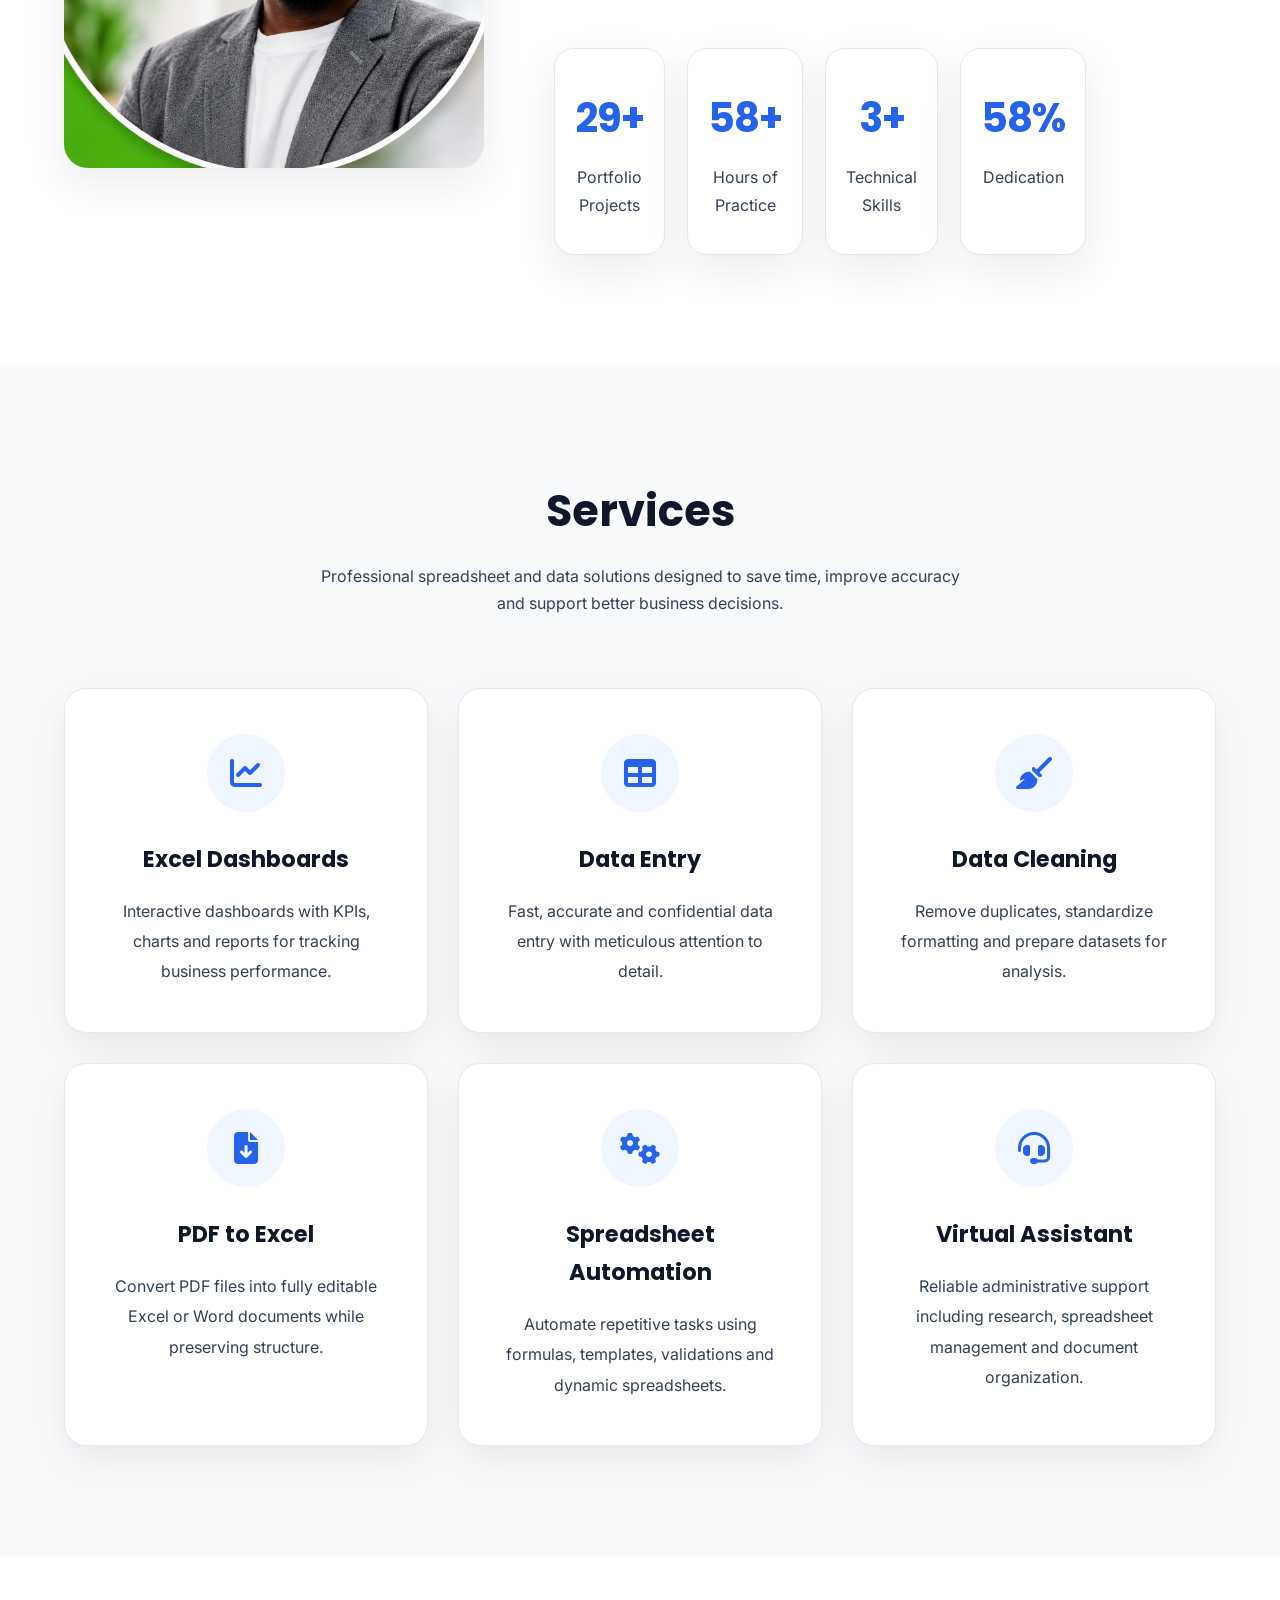
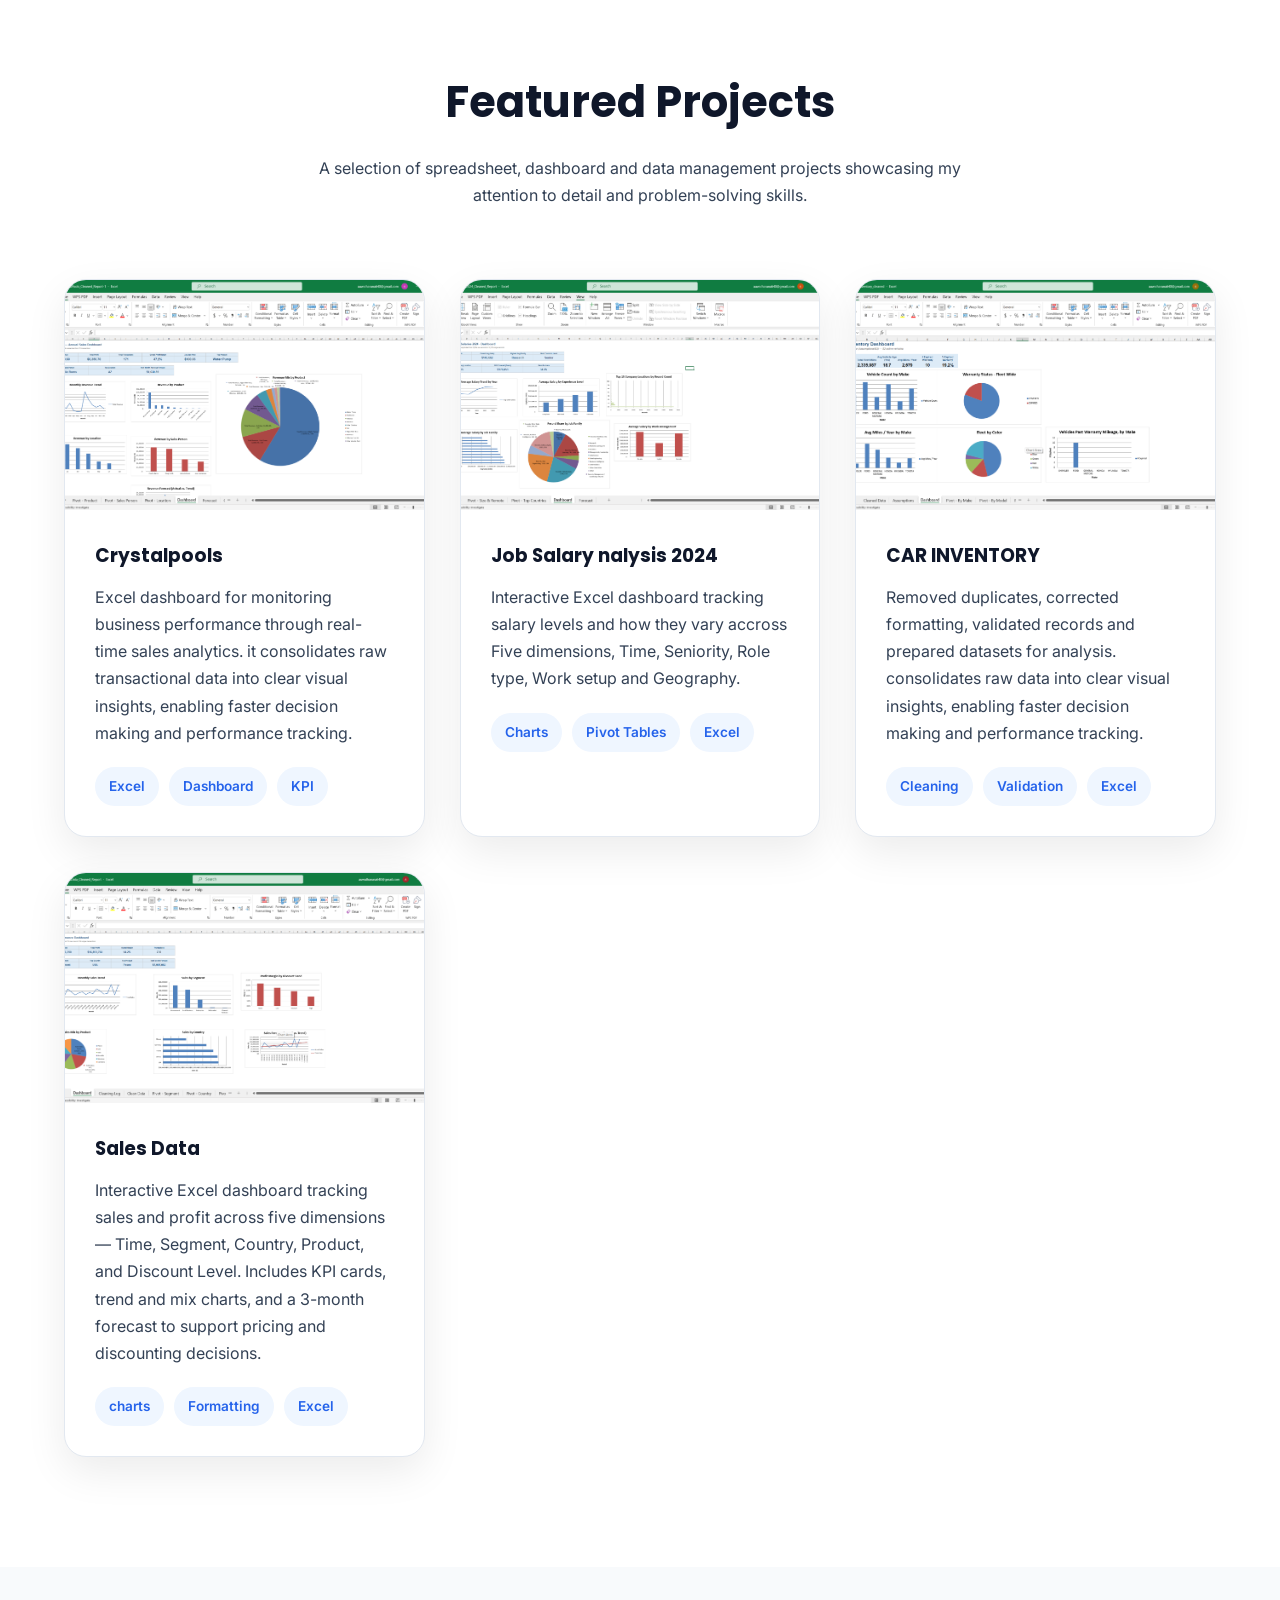
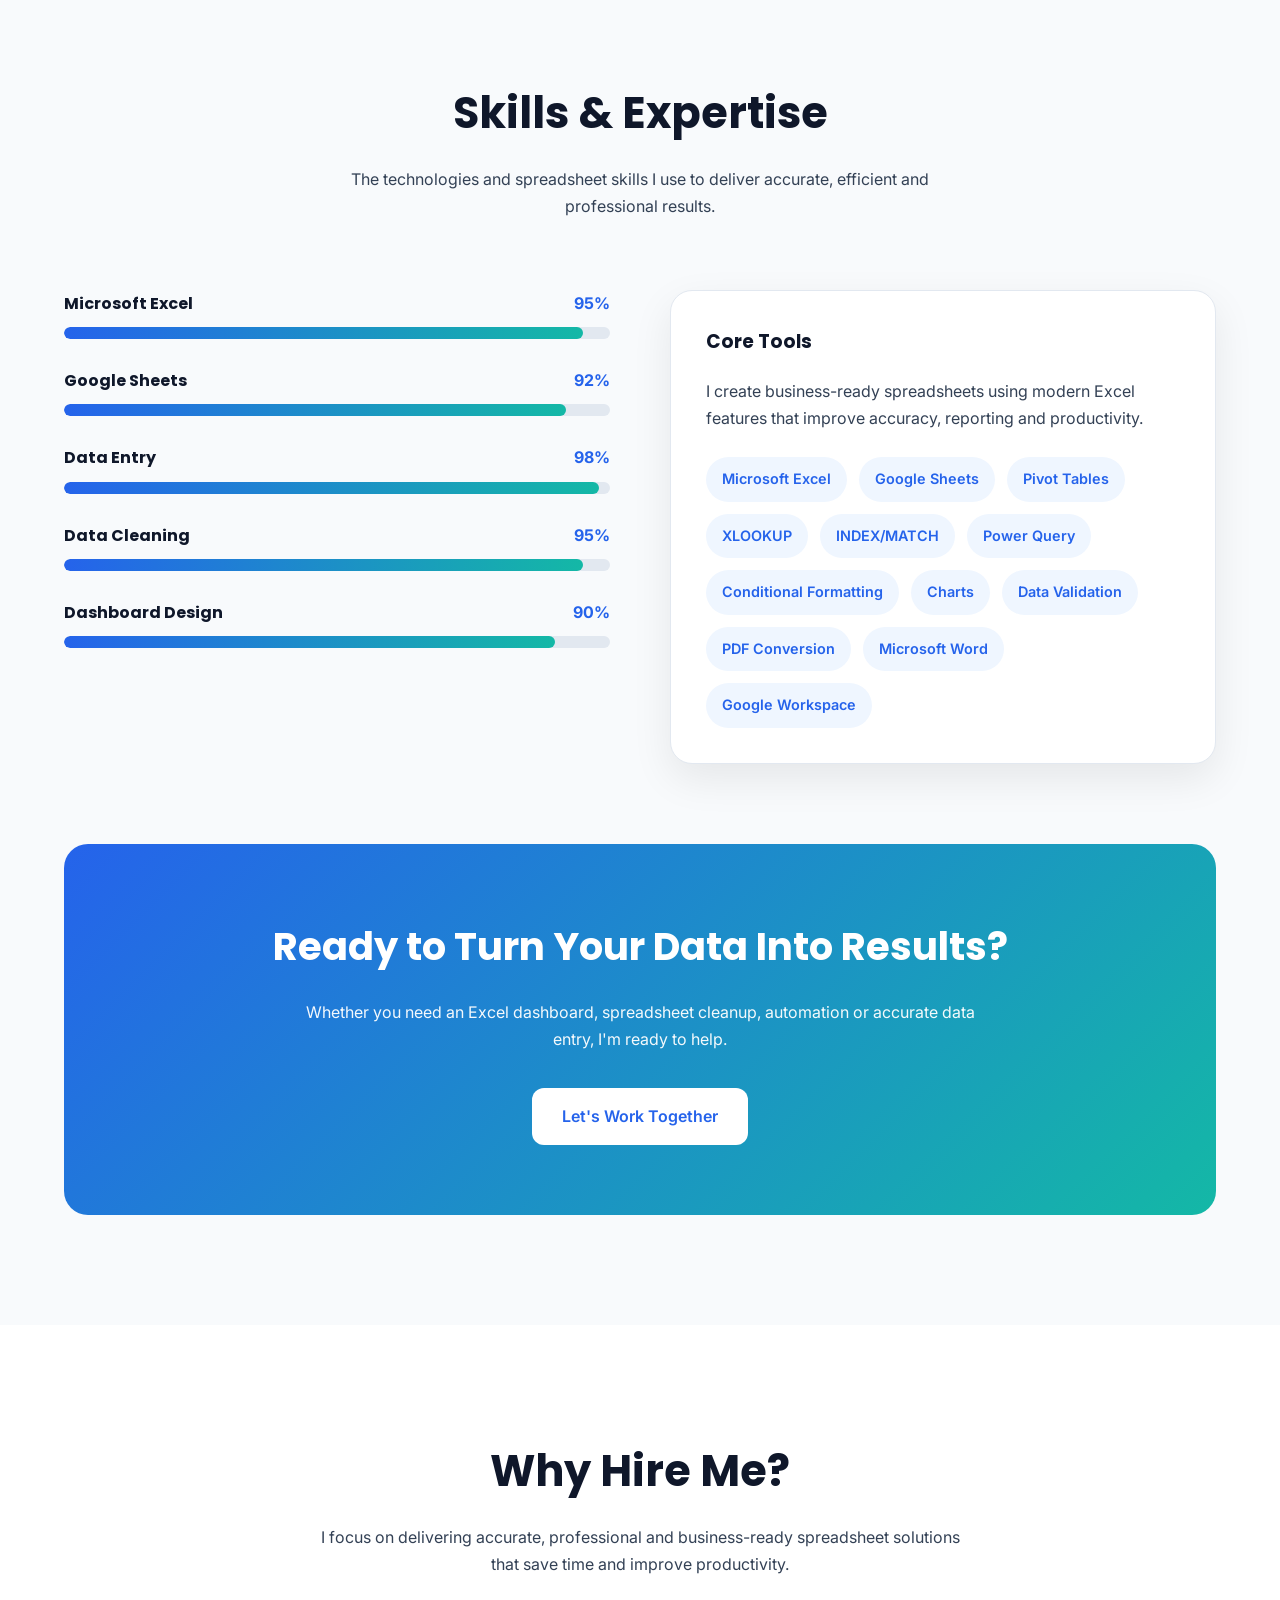
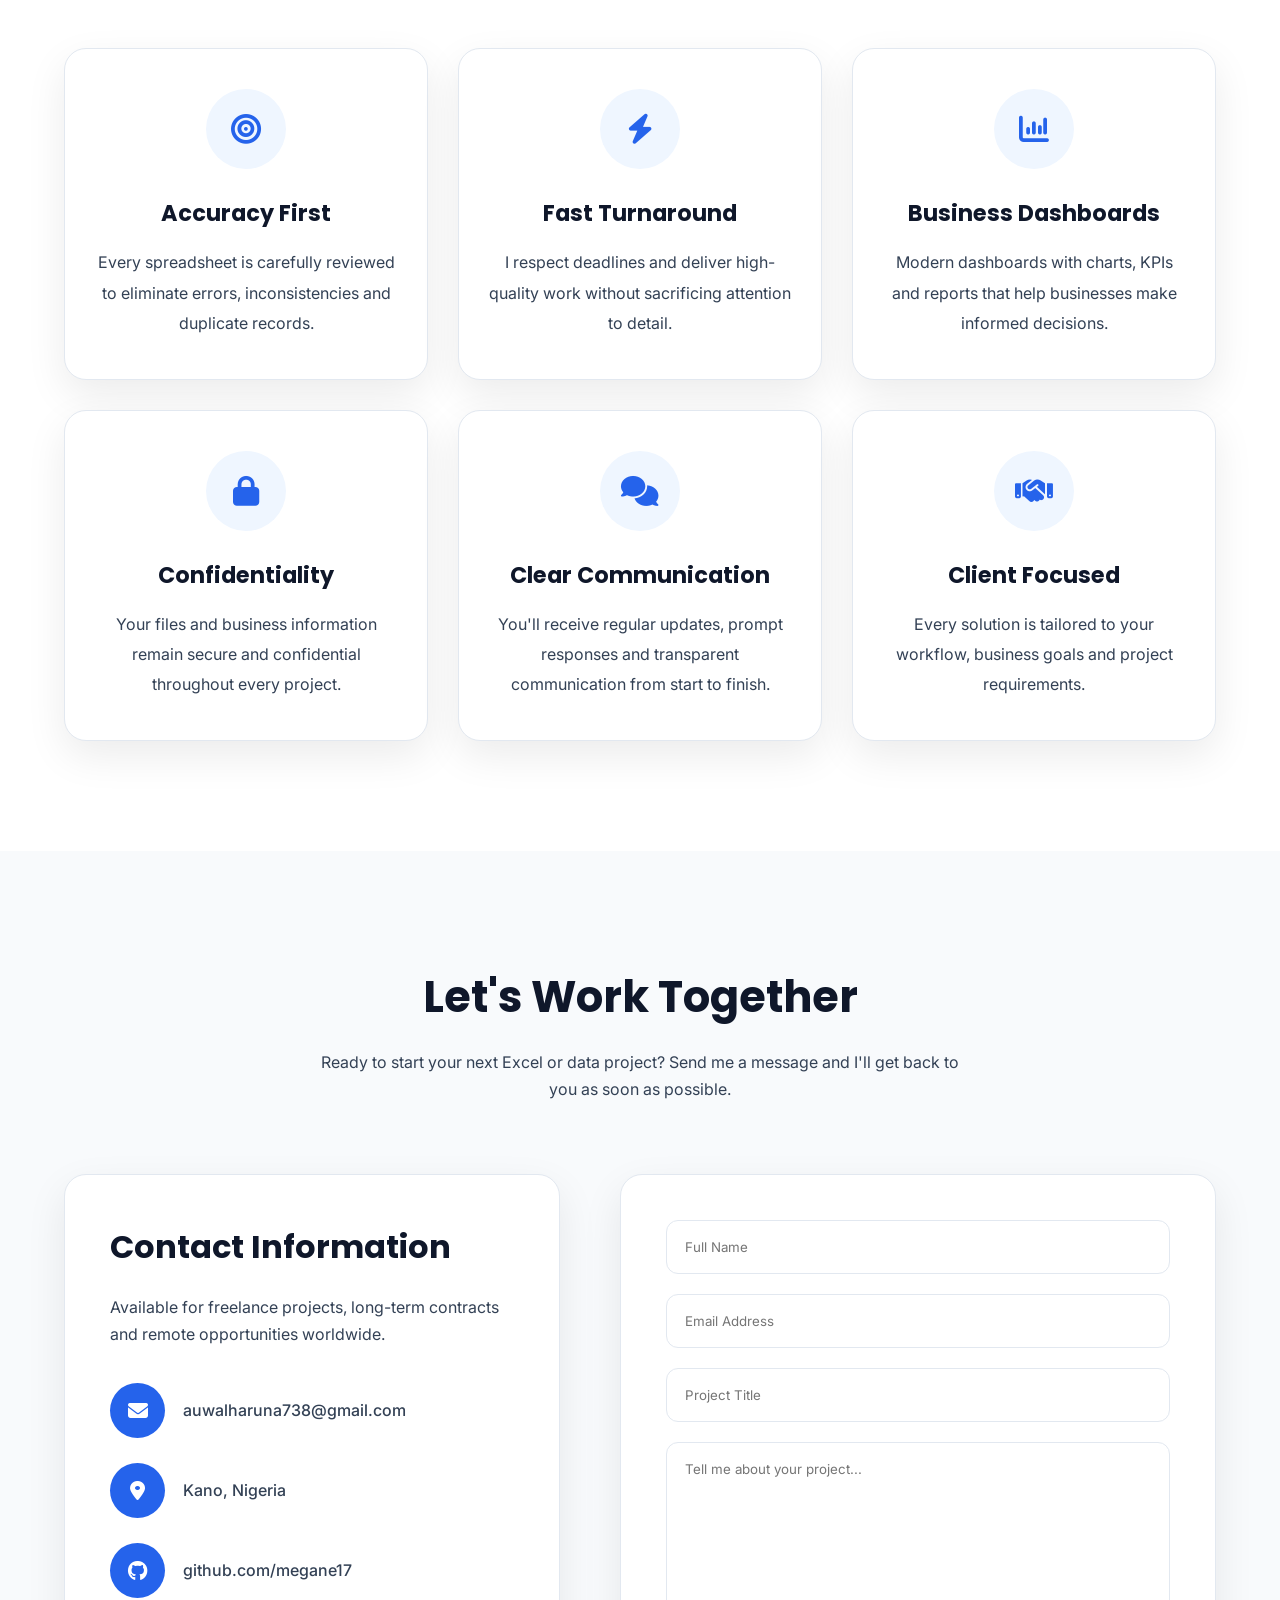
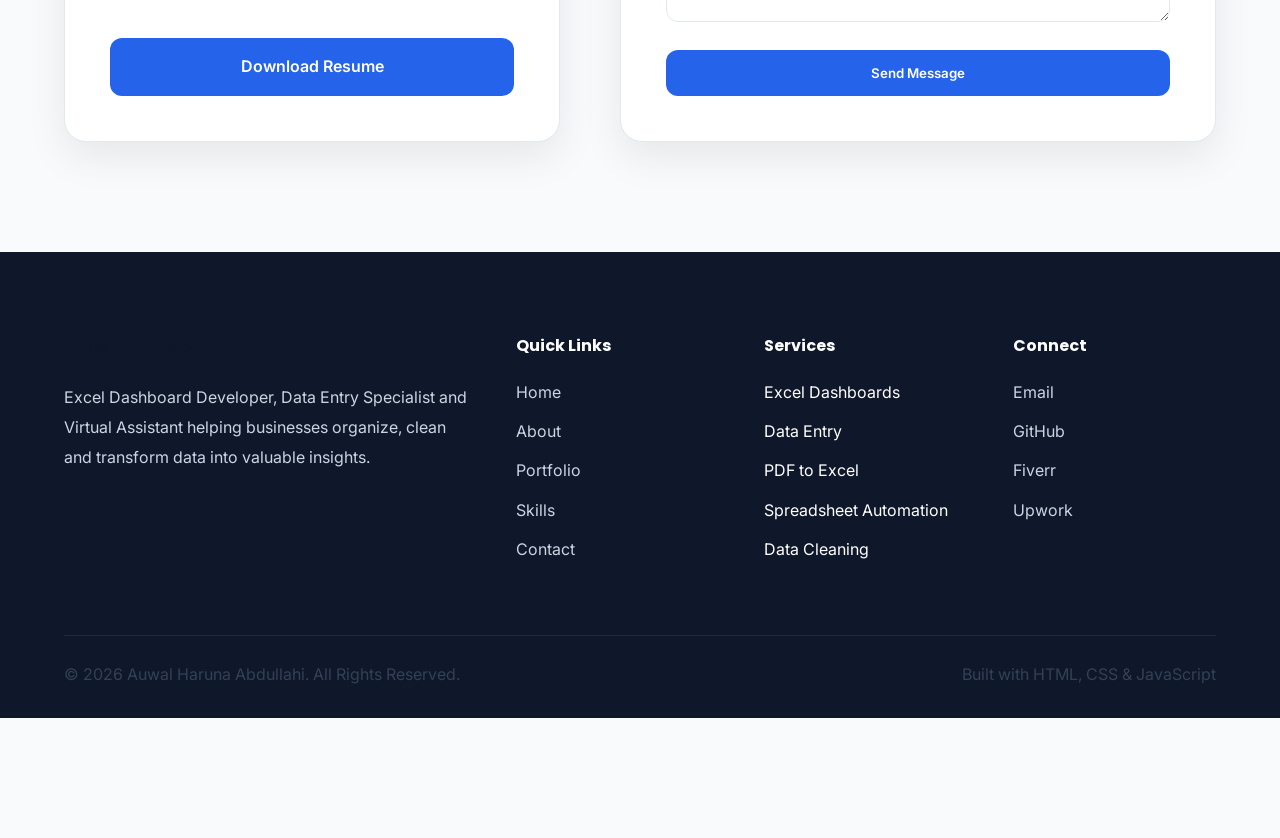
==== commit c6526162: "Update print statement from 'Hello' to 'Goodbye'" ====
--- a/index.html
+++ b/index.html
@@ -737,7 +737,7 @@
 
                 <a href="#contact" class="btn">
 
-                    Hire Me
+                   Let's Work Together
 
                 </a>
 
@@ -1100,4 +1100,4 @@
 
 </body>
 
-</html>+</html>
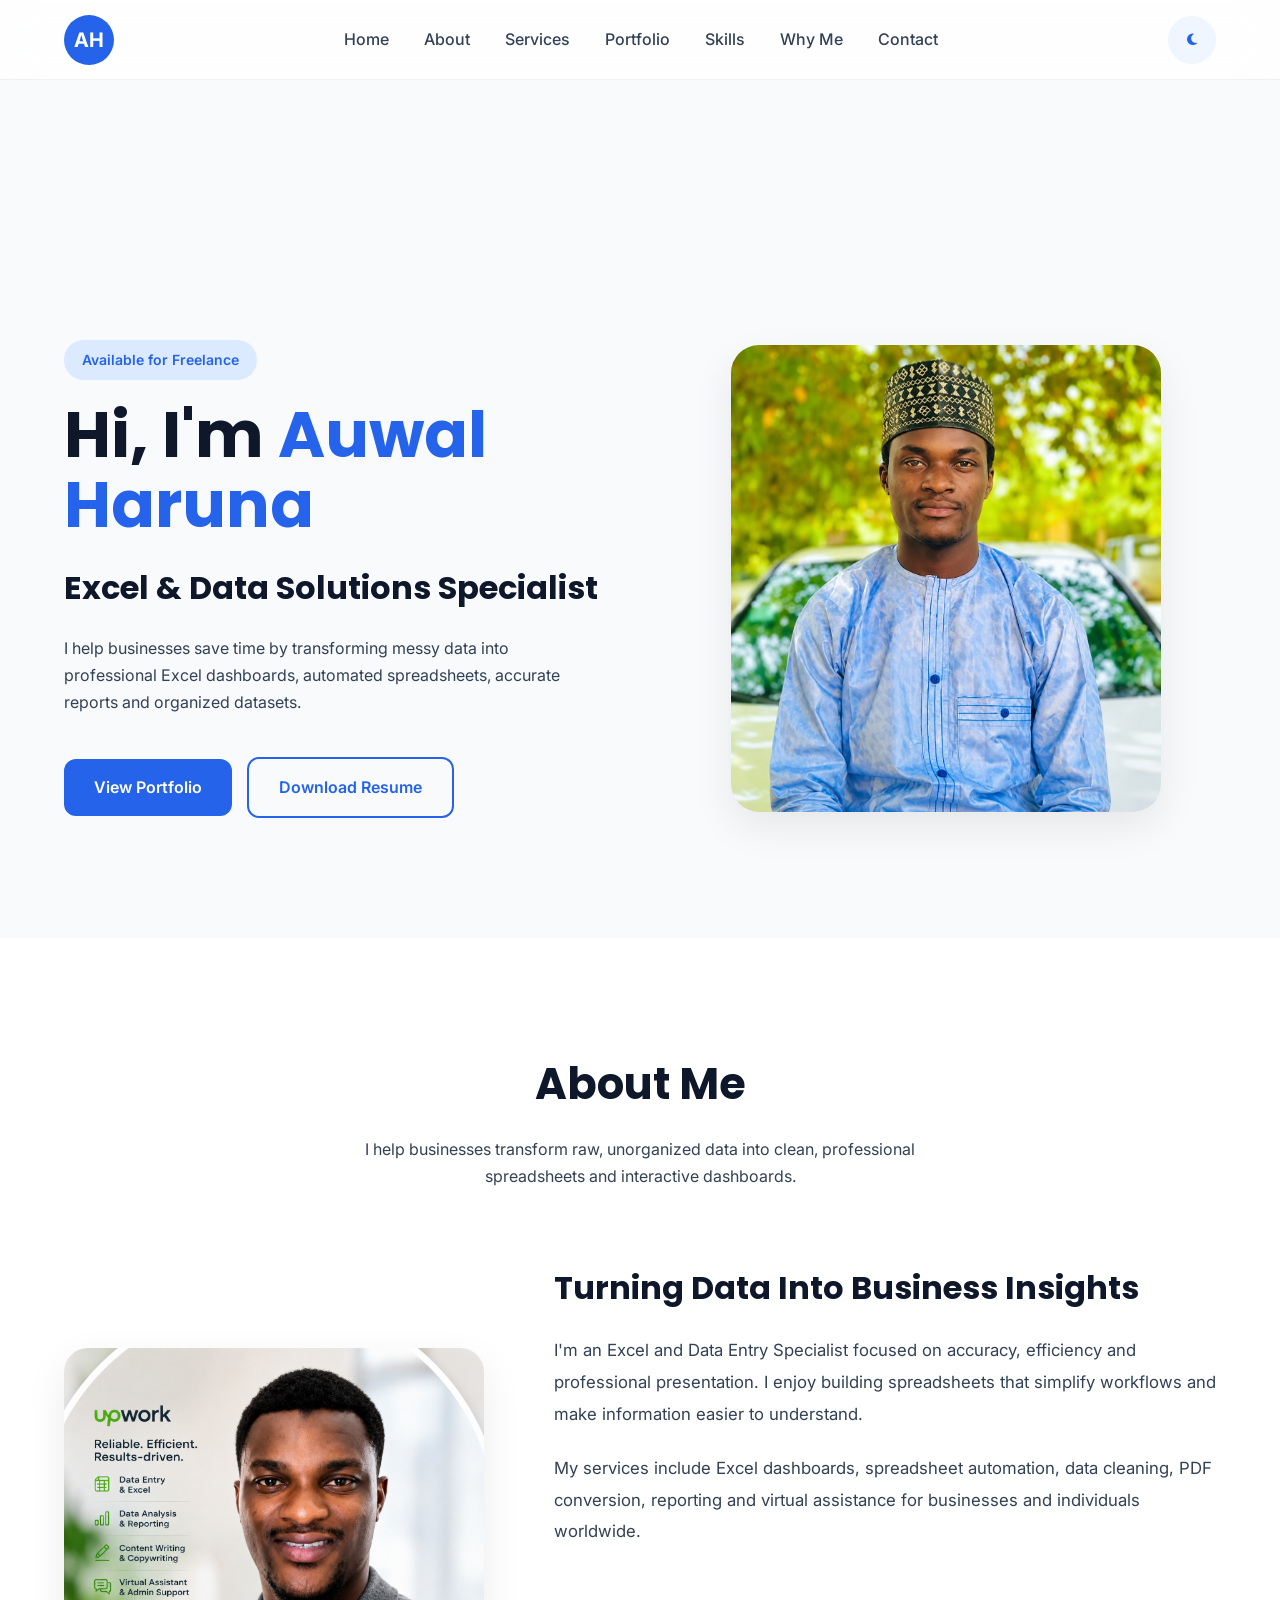
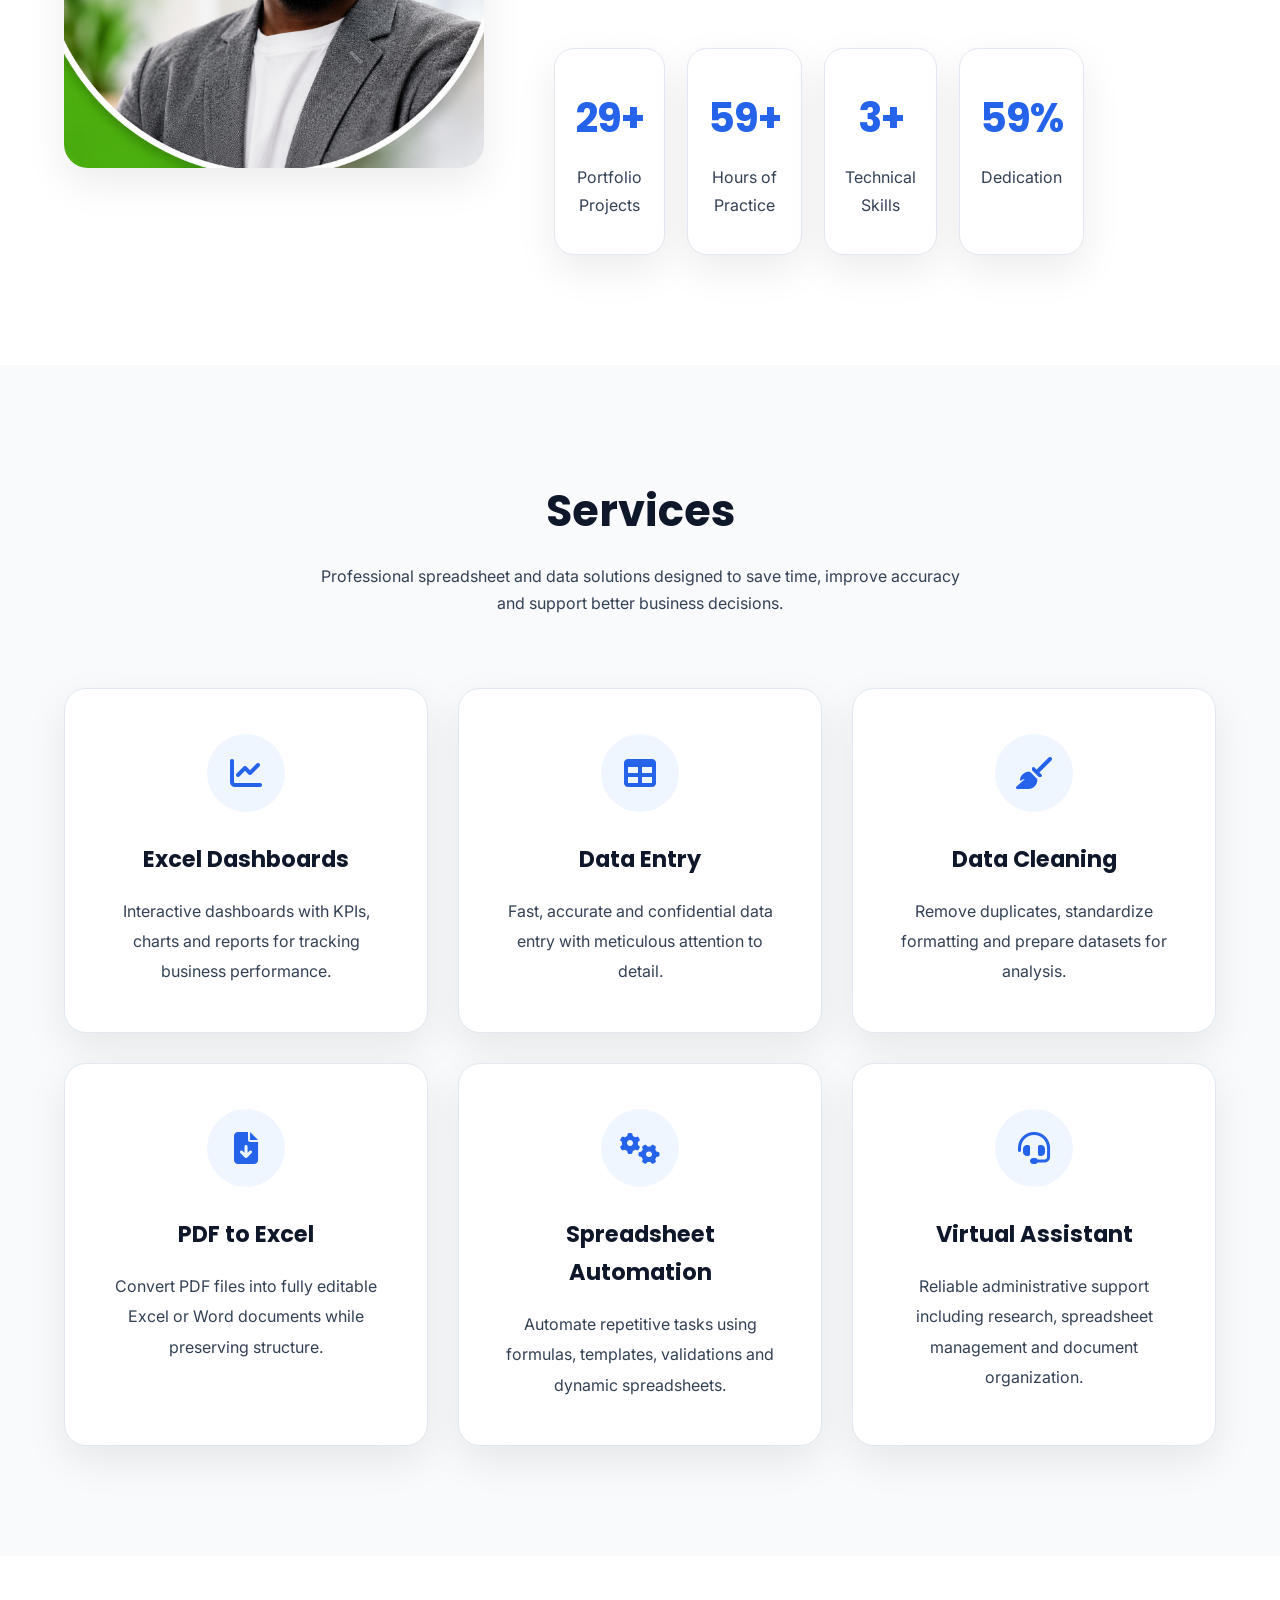
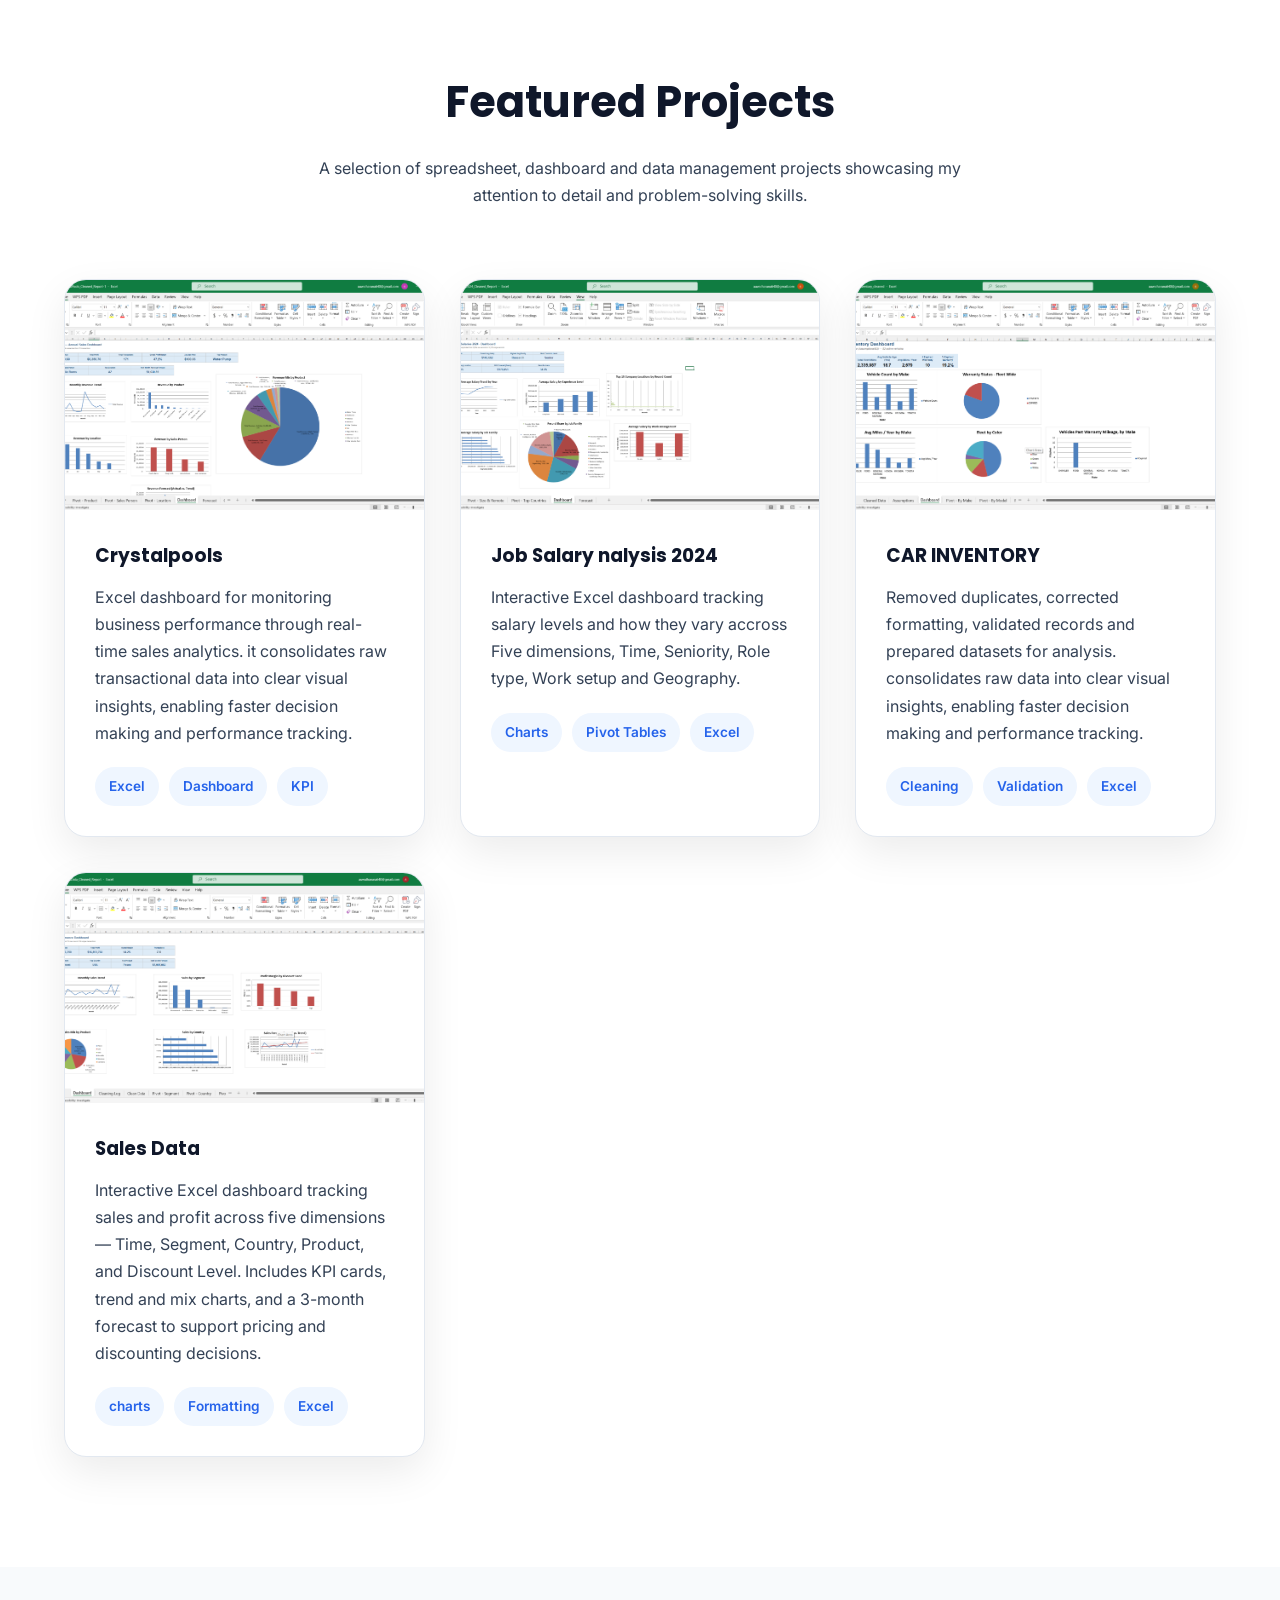
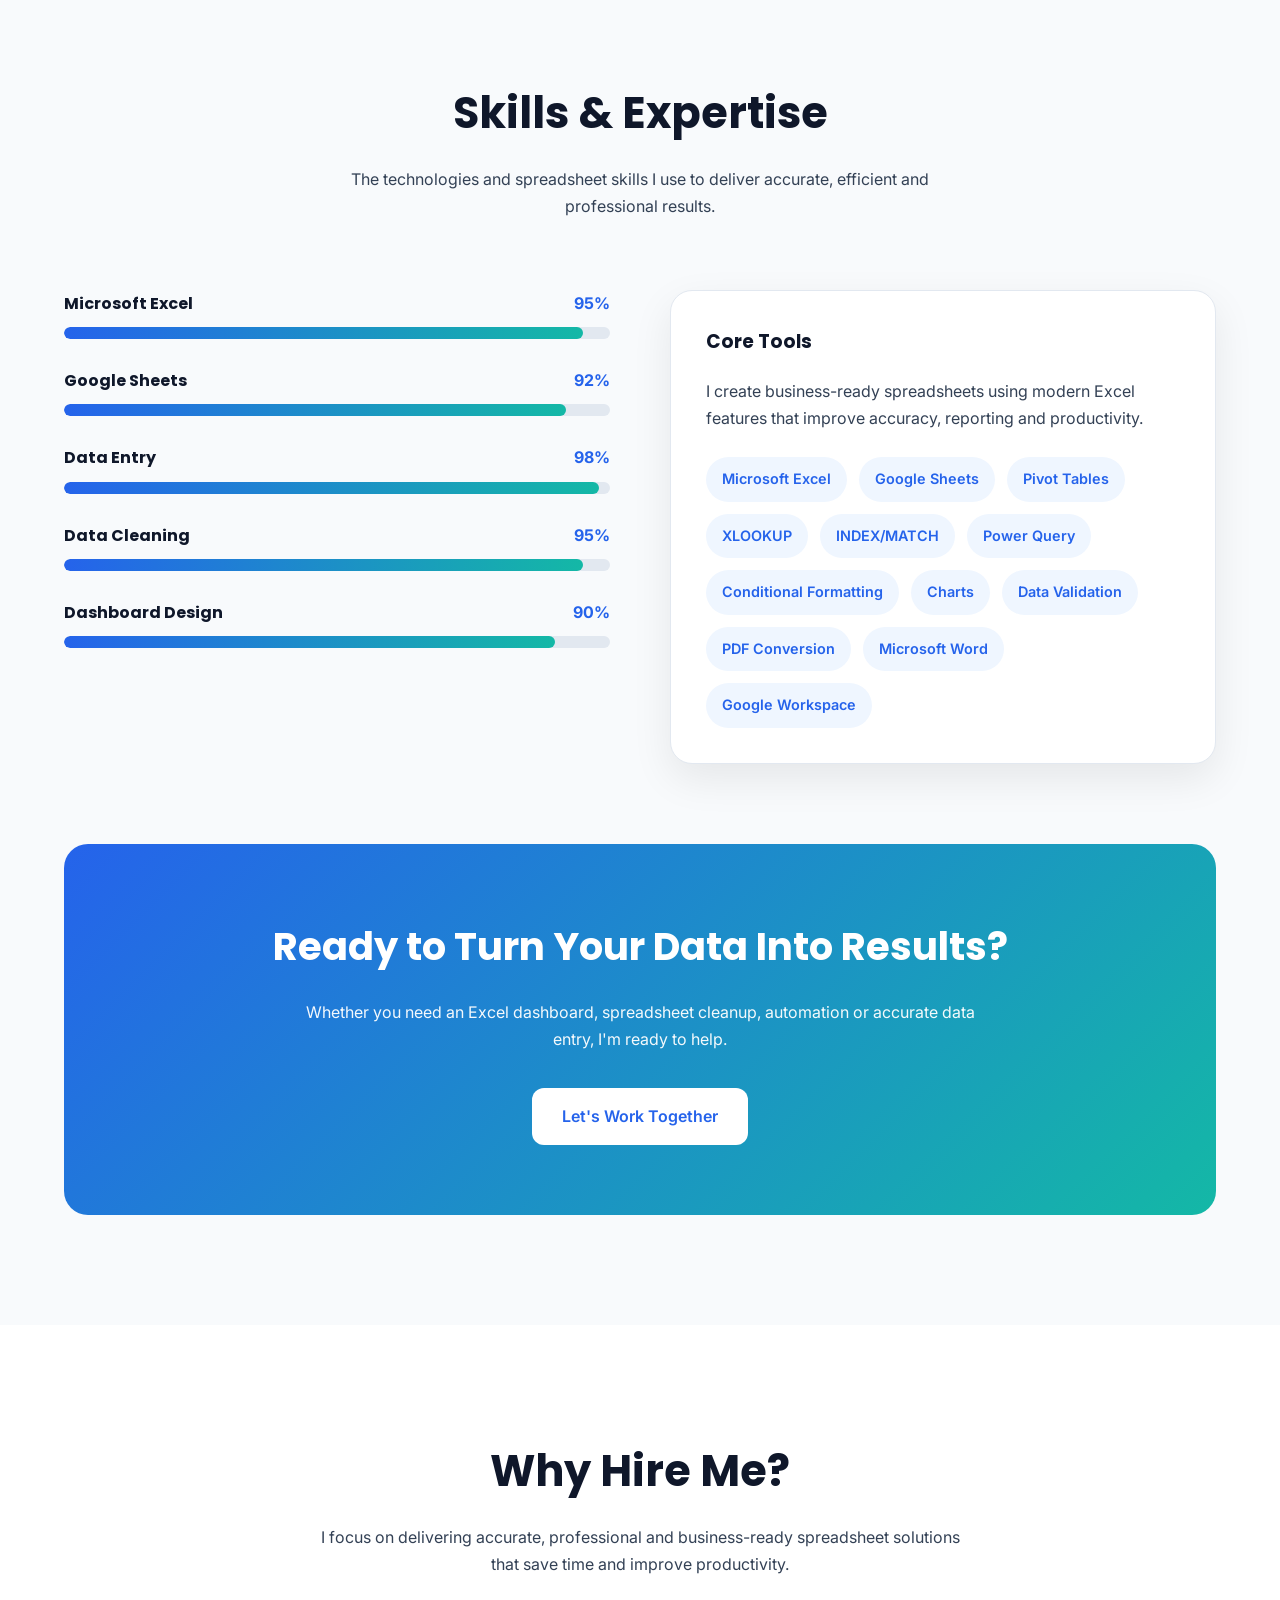
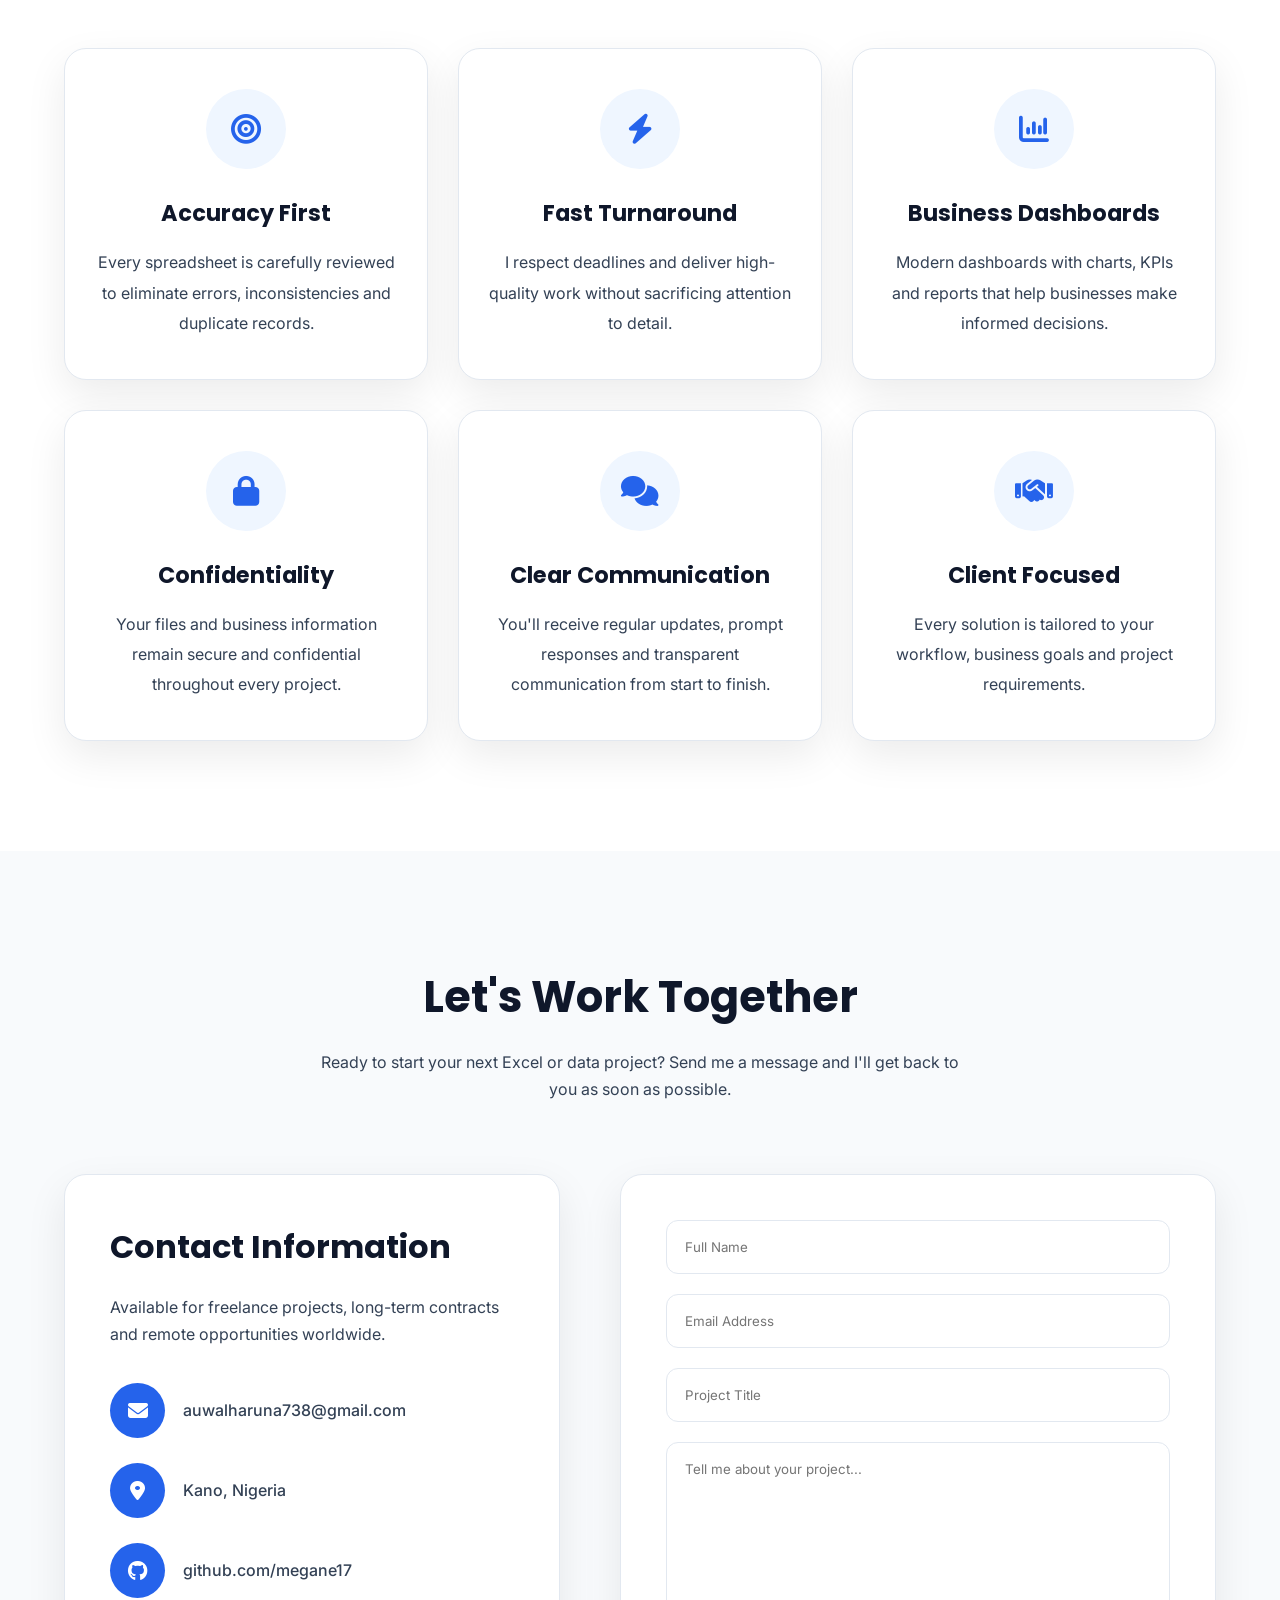
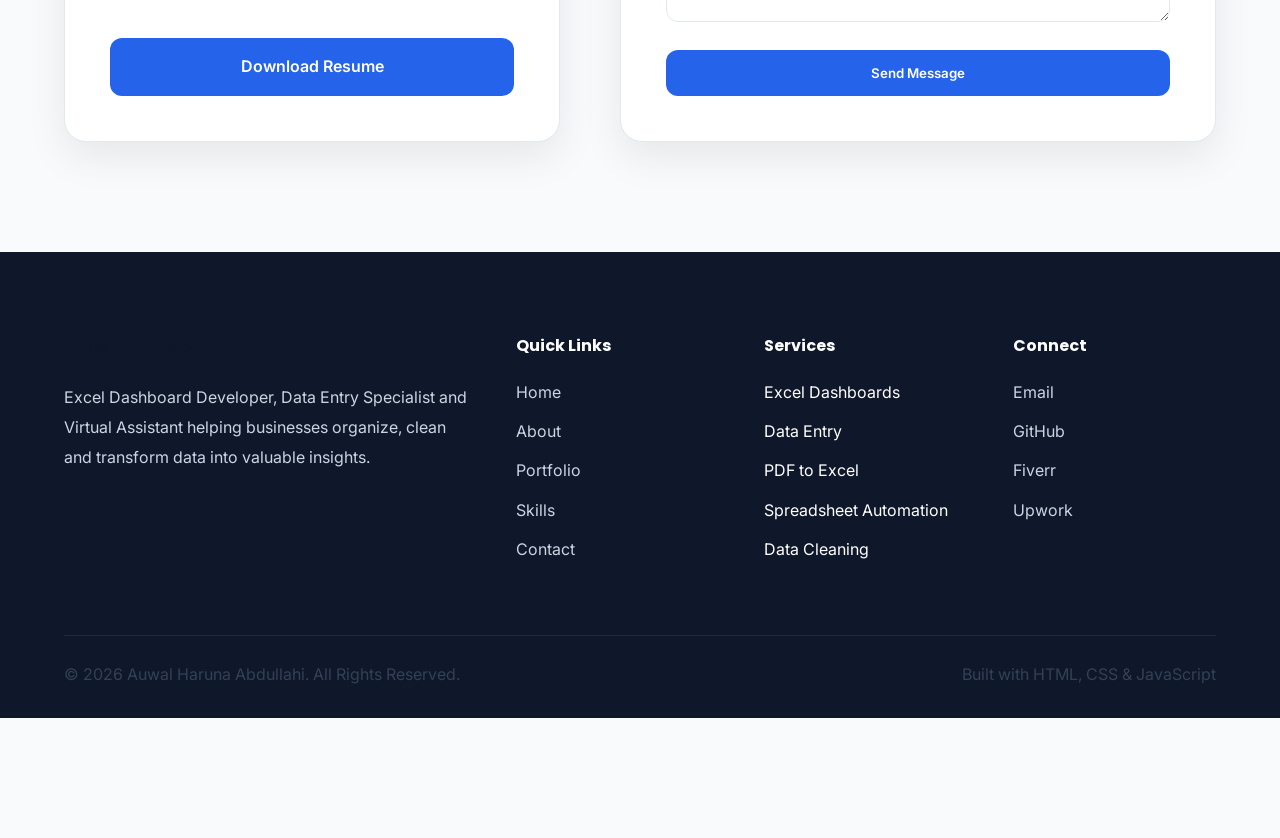
==== commit 8765c503: "Update print statement from 'Hello' to 'Goodbye'" ====
--- a/index.html
+++ b/index.html
@@ -943,35 +943,44 @@
 
                 <!-- Contact Form -->
 
-                <form class="contact-form">
-
-                    <input
-                        type="text"
-                        placeholder="Full Name"
-                        required>
-
-                    <input
-                        type="email"
-                        placeholder="Email Address"
-                        required>
-
-                    <input
-                        type="text"
-                        placeholder="Project Title">
-
-                    <textarea
-                        placeholder="Tell me about your project..."
-                        rows="7"
-                        required></textarea>
-
-                    <button type="submit" class="btn primary">
-
-                        Send Message
-
-                    </button>
-
-                </form>
-
+                <form
+    class="contact-form"
+    action="https://formsubmit.co/auwalharuna738@gmail.com"
+    method="POST">
+
+    <input
+        type="text"
+        name="name"
+        placeholder="Full Name"
+        required>
+
+    <input
+        type="email"
+        name="email"
+        placeholder="Email Address"
+        required>
+
+    <input
+        type="text"
+        name="project"
+        placeholder="Project Title">
+
+    <textarea
+        name="message"
+        placeholder="Tell me about your project..."
+        rows="7"
+        required></textarea>
+
+    <button type="submit" class="btn primary">
+        Send Message
+    </button>
+
+    <!-- FormSubmit Settings -->
+    <input type="hidden" name="_captcha" value="false">
+    <input type="hidden" name="_subject" value="New Portfolio Inquiry">
+    <input type="hidden" name="_template" value="table">
+
+</form>
             </div>
 
         </div>
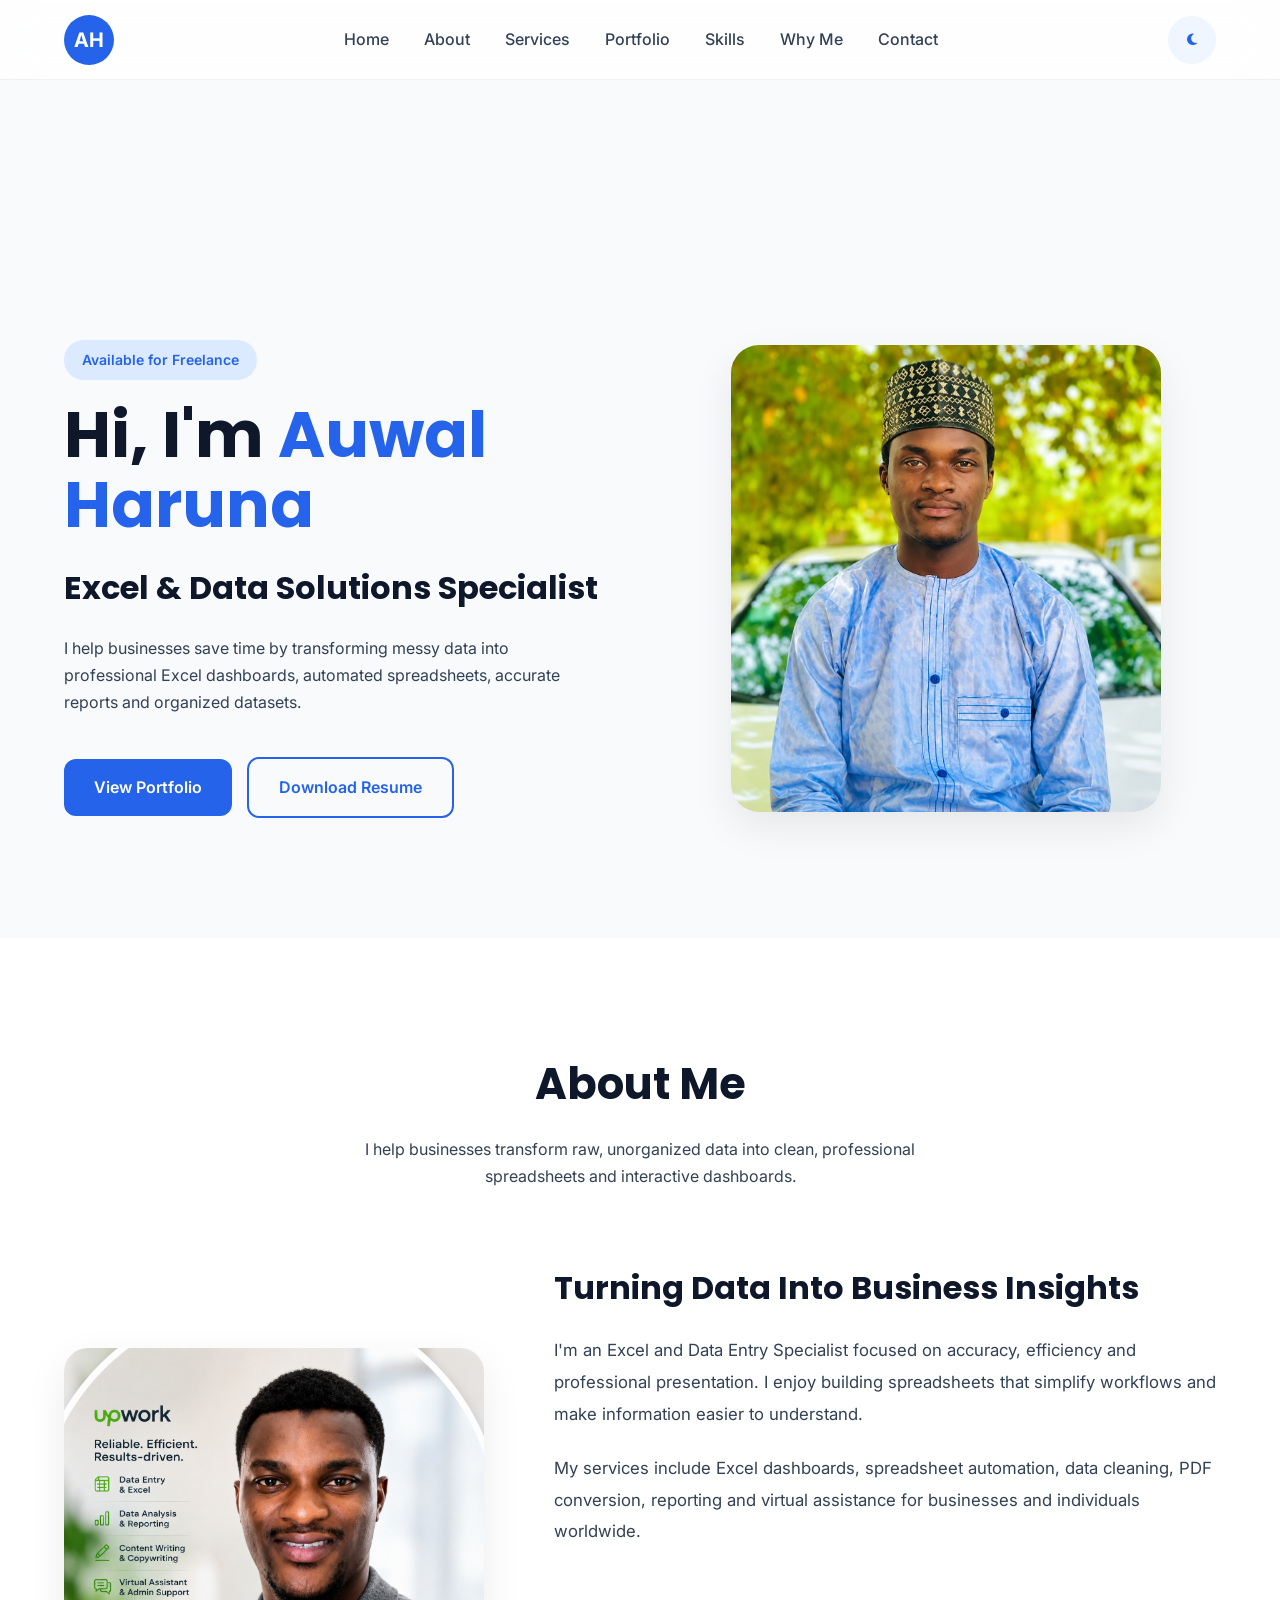
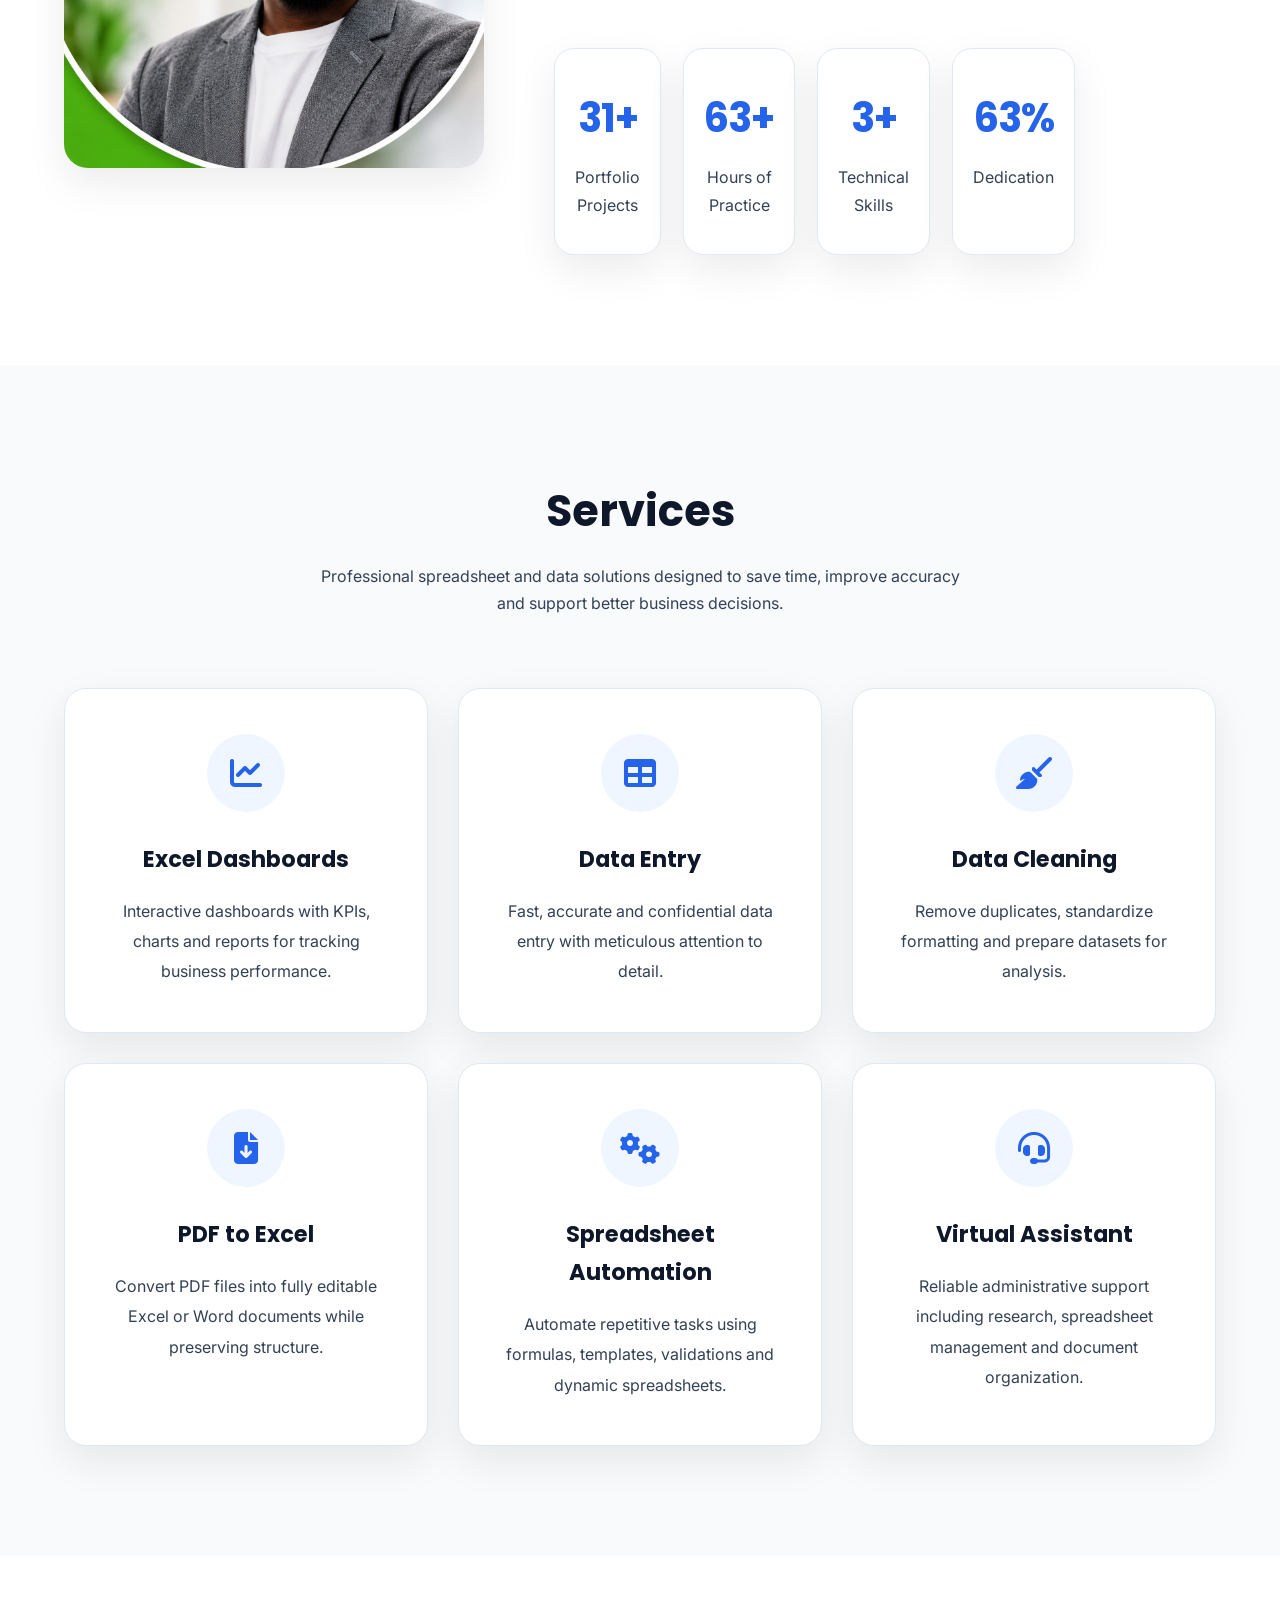
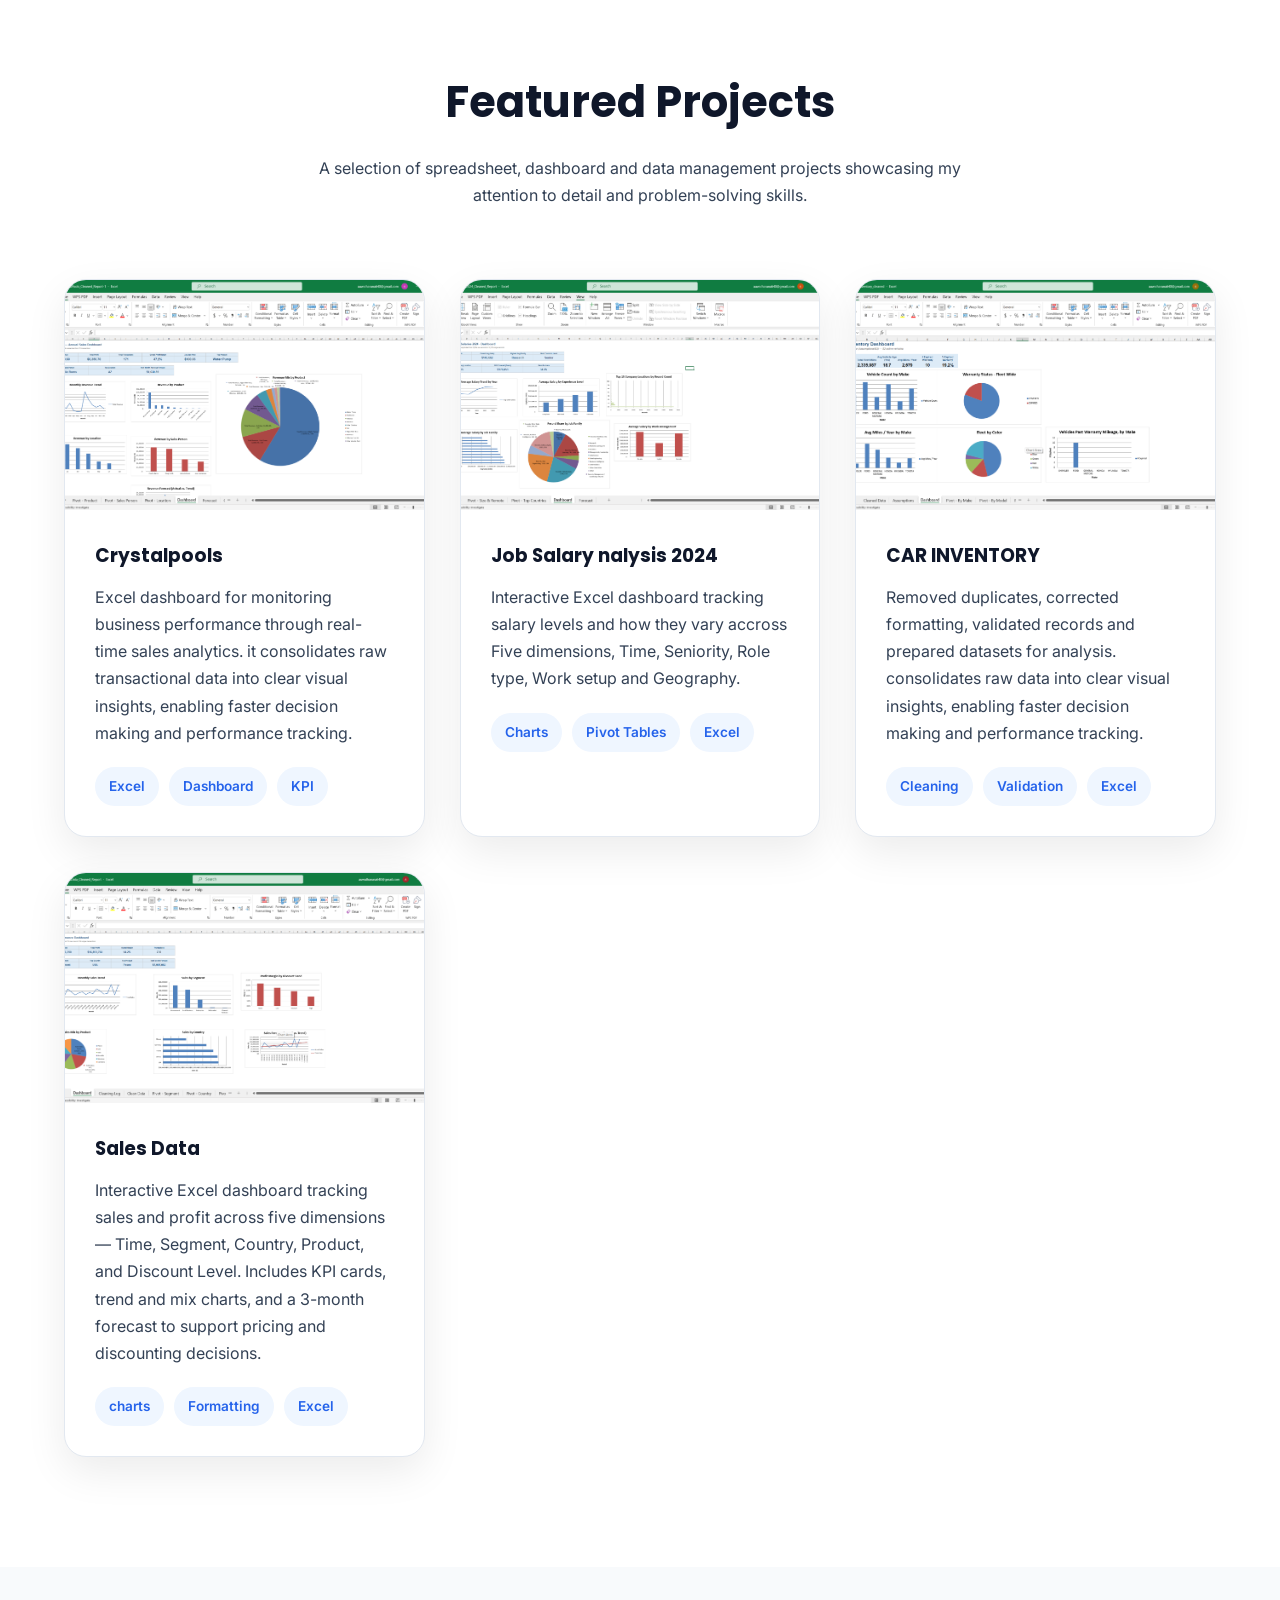
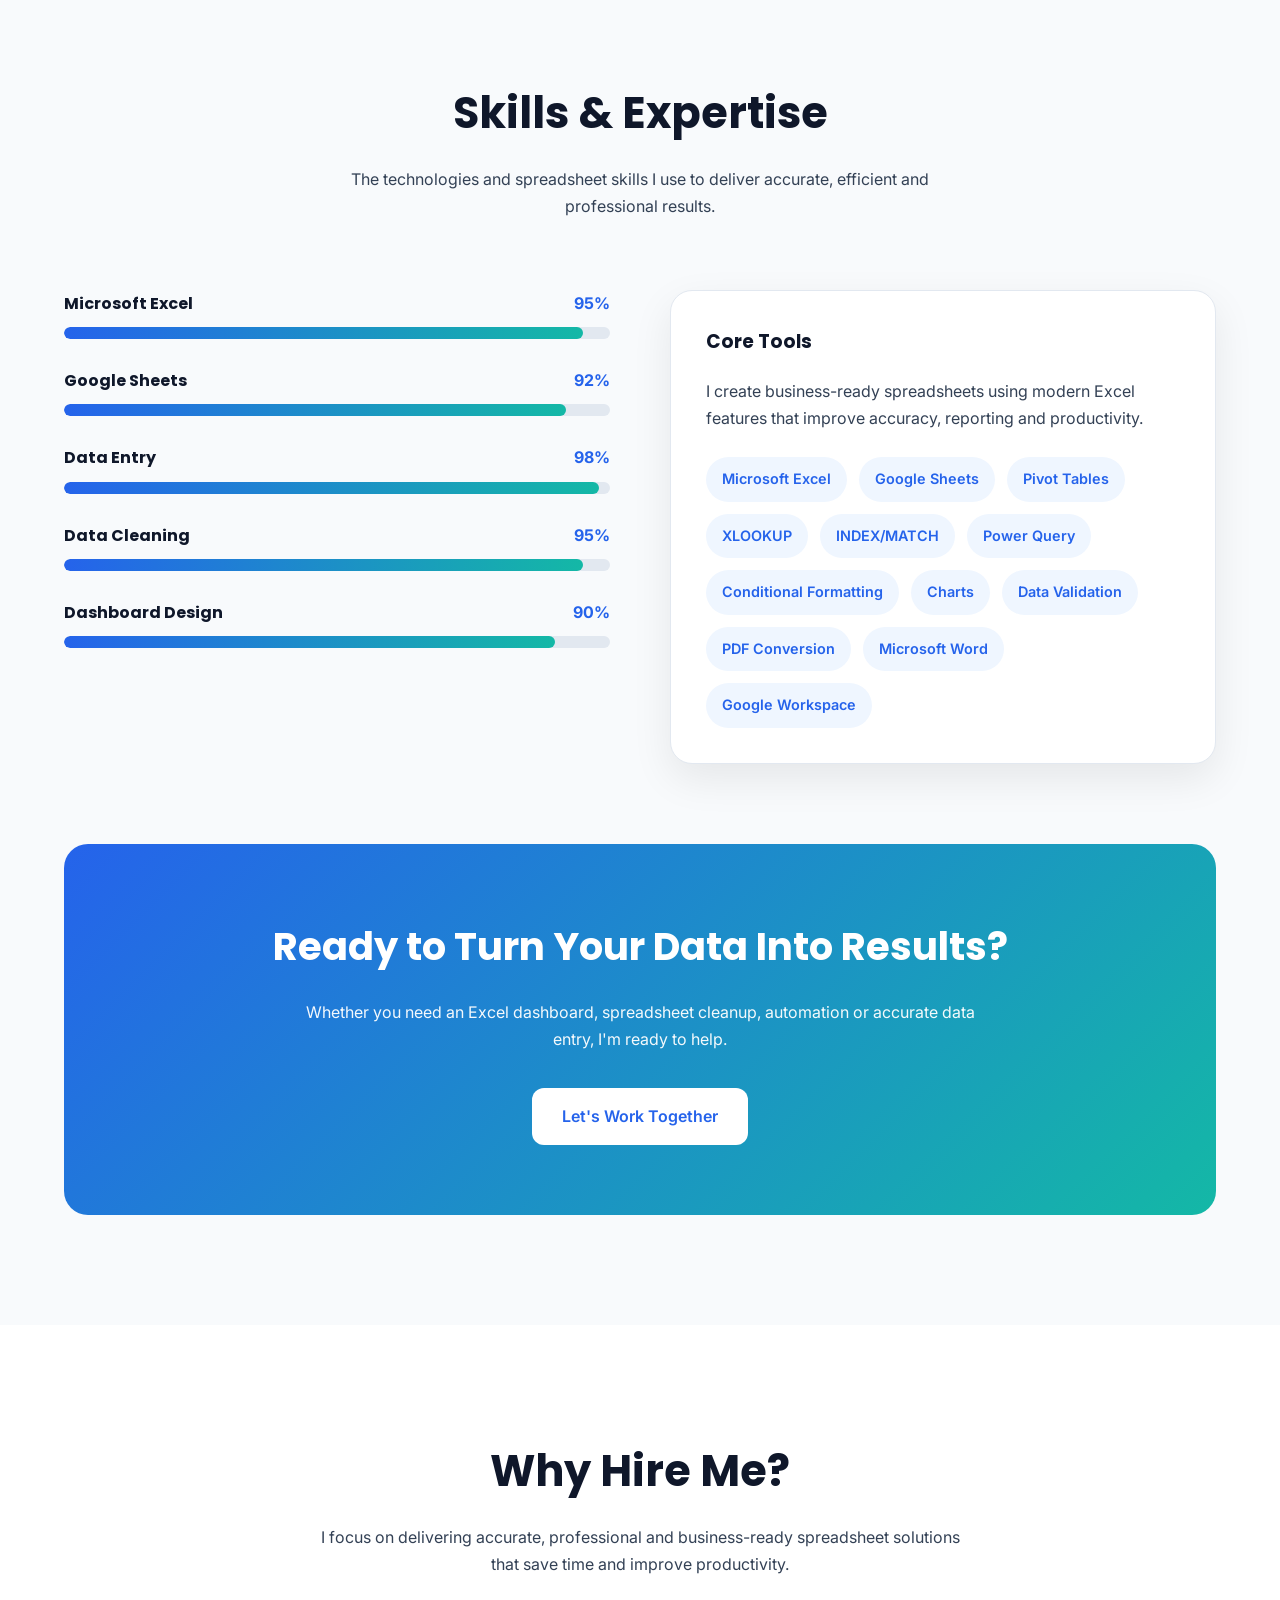
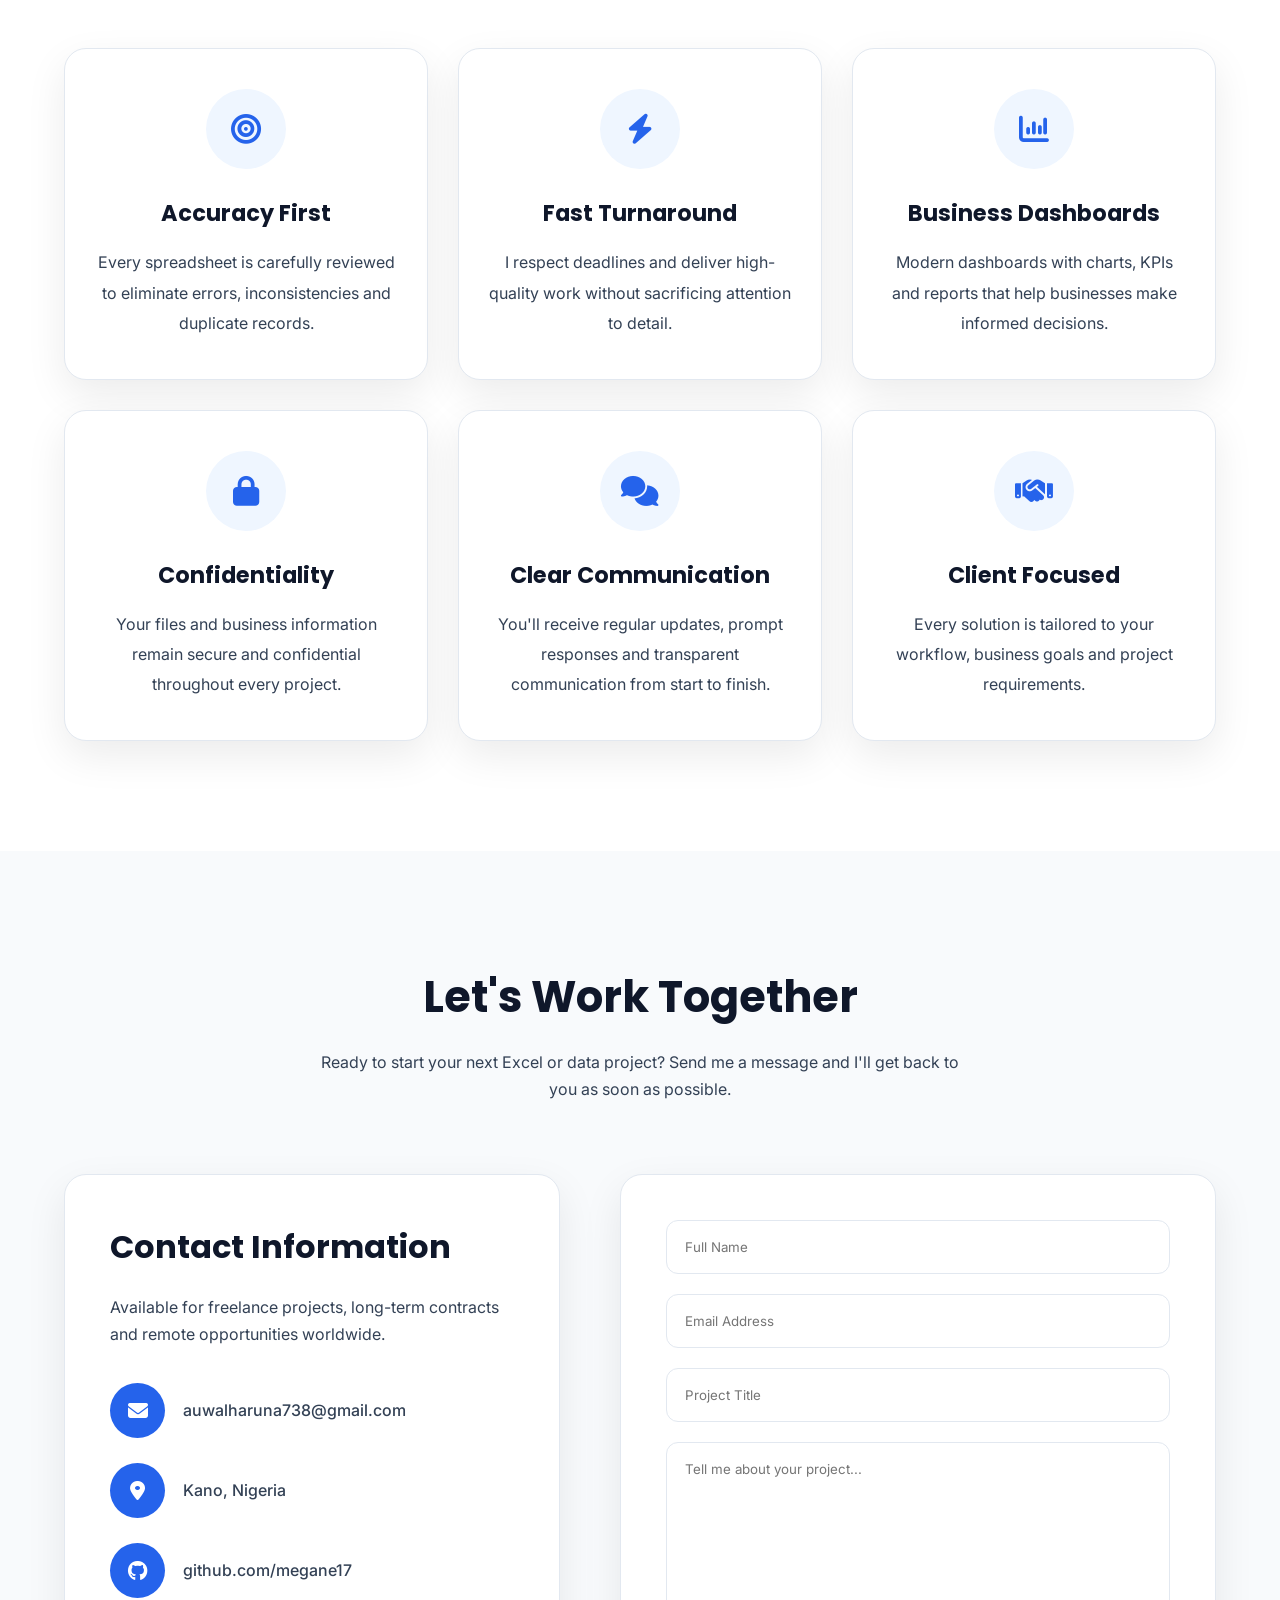
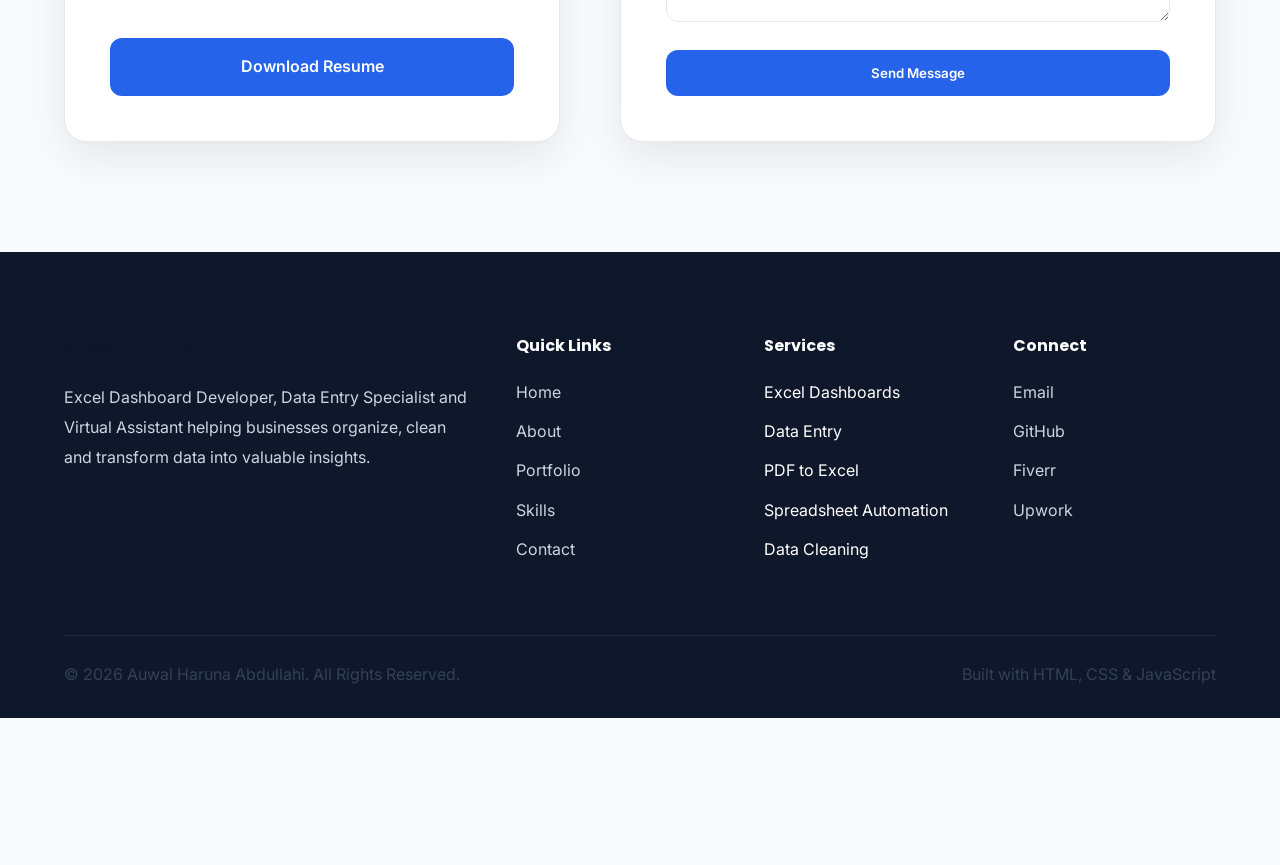
==== commit f66cb394: "Change greeting from 'Hello' to 'Goodbye'" ====
--- a/index.html
+++ b/index.html
@@ -943,10 +943,16 @@
 
                 <!-- Contact Form -->
 
-                <form
+               <form
     class="contact-form"
     action="https://formsubmit.co/auwalharuna738@gmail.com"
     method="POST">
+
+    <input type="hidden" name="_captcha" value="false">
+    <input type="hidden" name="_subject" value="New Portfolio Inquiry">
+    <input type="hidden" name="_template" value="table">
+    <input type="hidden" name="_next" value="https://auwalhrn.github.io/">
+    <input type="hidden" name="_autoresponse" value="Thank you for contacting me. I have received your message and will get back to you as soon as possible.">
 
     <input
         type="text"
@@ -968,17 +974,11 @@
     <textarea
         name="message"
         placeholder="Tell me about your project..."
-        rows="7"
         required></textarea>
 
     <button type="submit" class="btn primary">
         Send Message
     </button>
-
-    <!-- FormSubmit Settings -->
-    <input type="hidden" name="_captcha" value="false">
-    <input type="hidden" name="_subject" value="New Portfolio Inquiry">
-    <input type="hidden" name="_template" value="table">
 
 </form>
             </div>
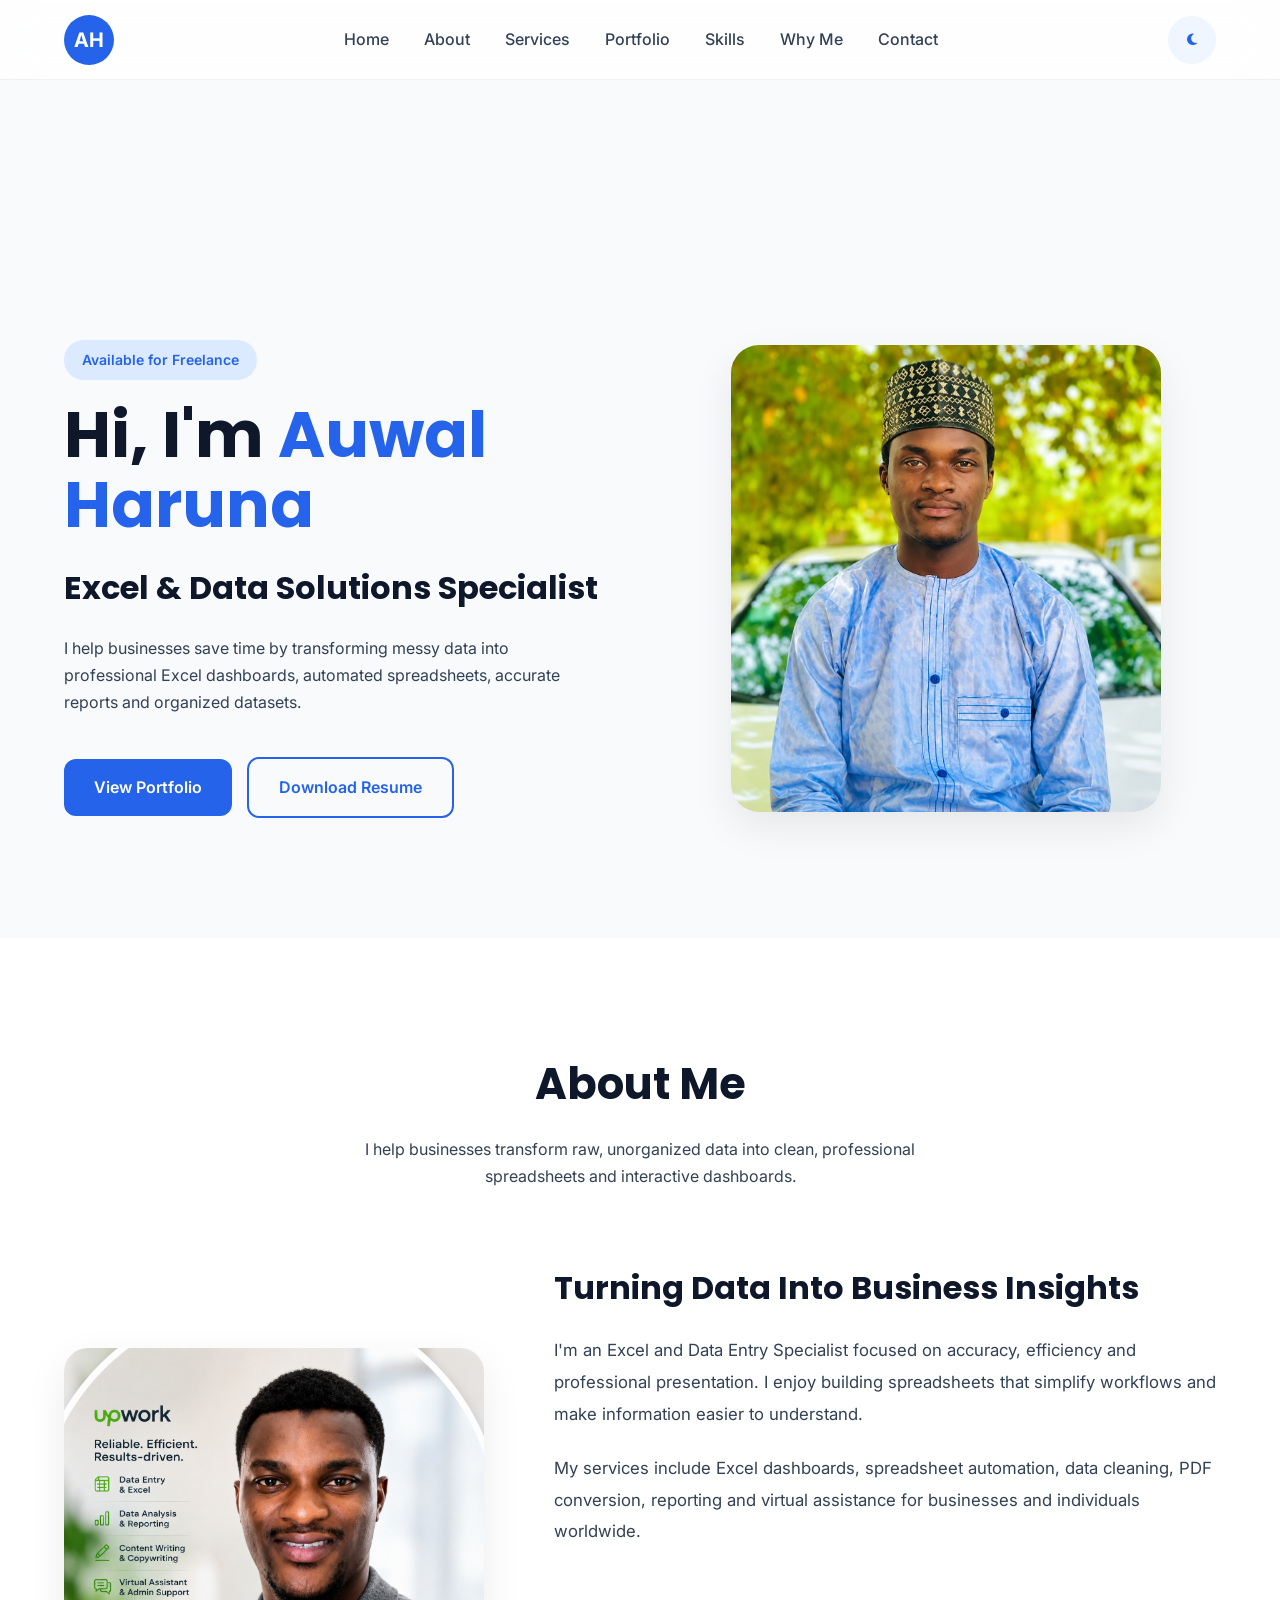
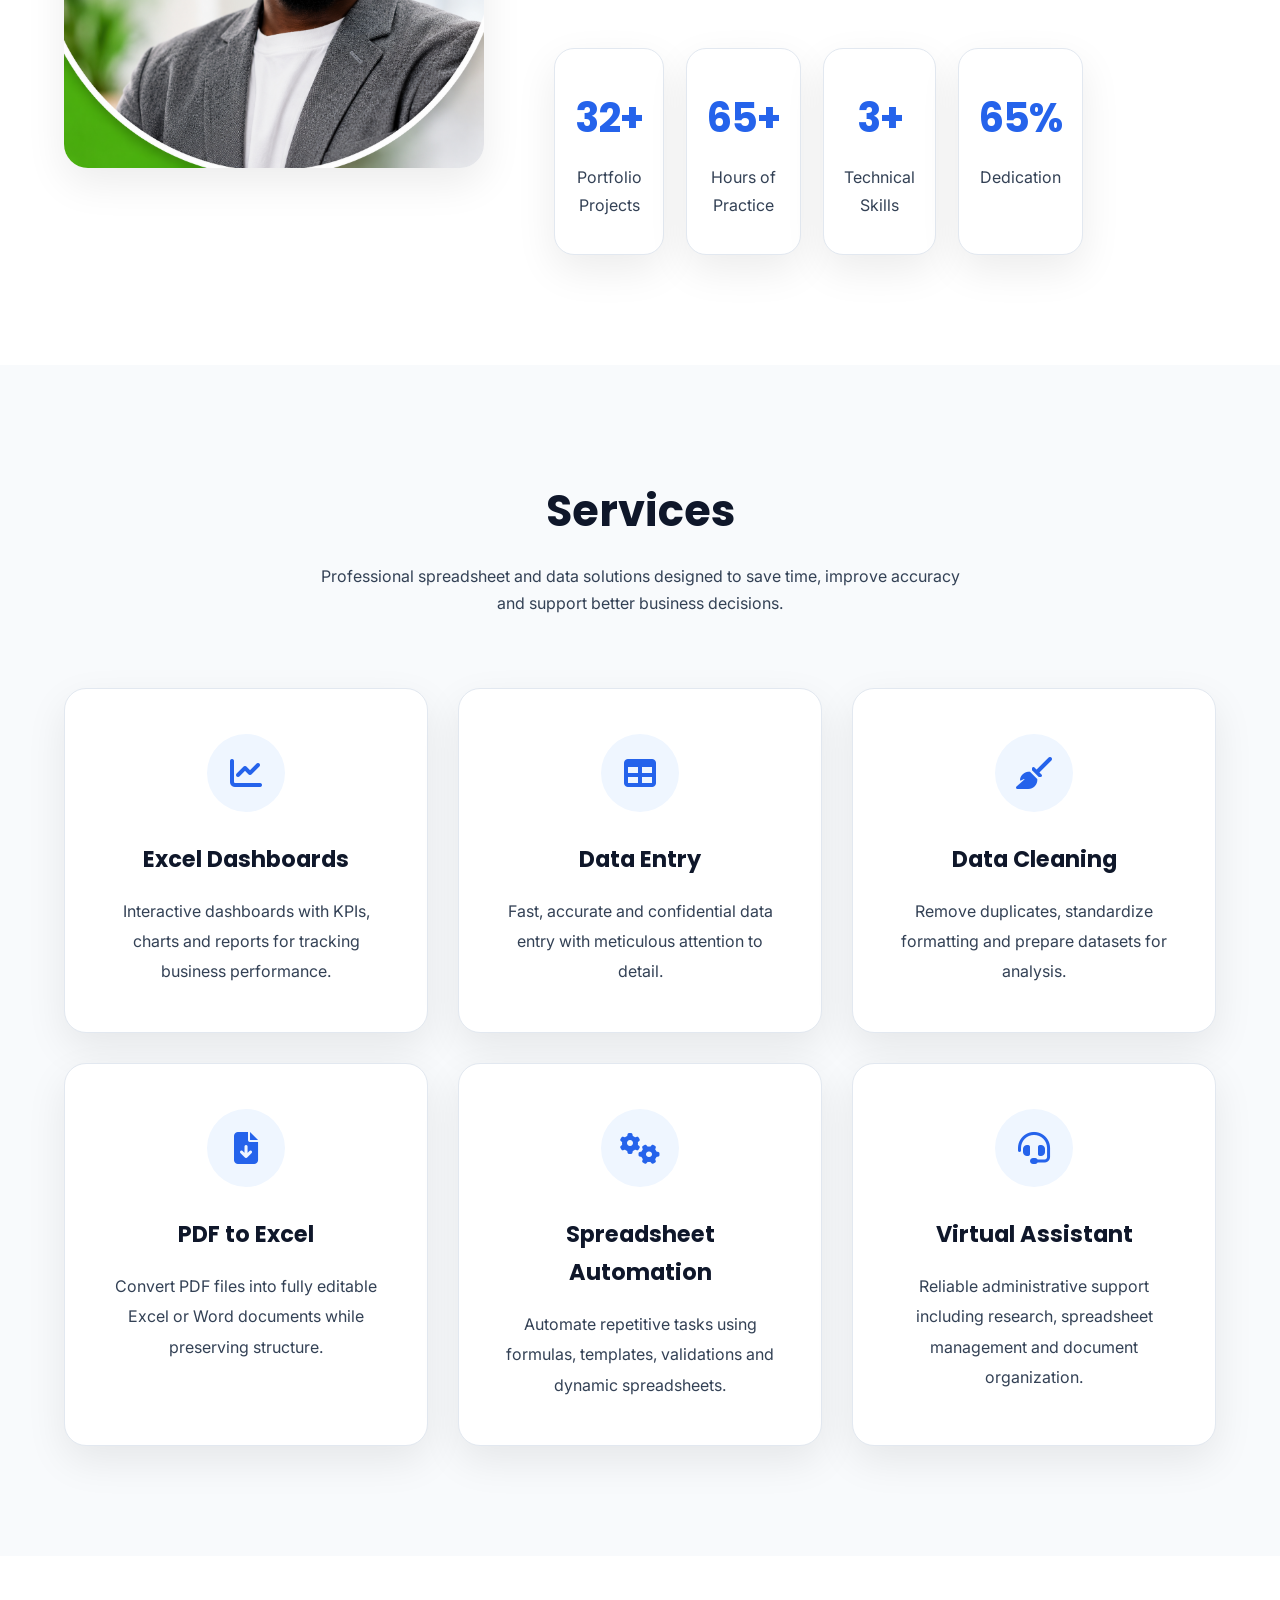
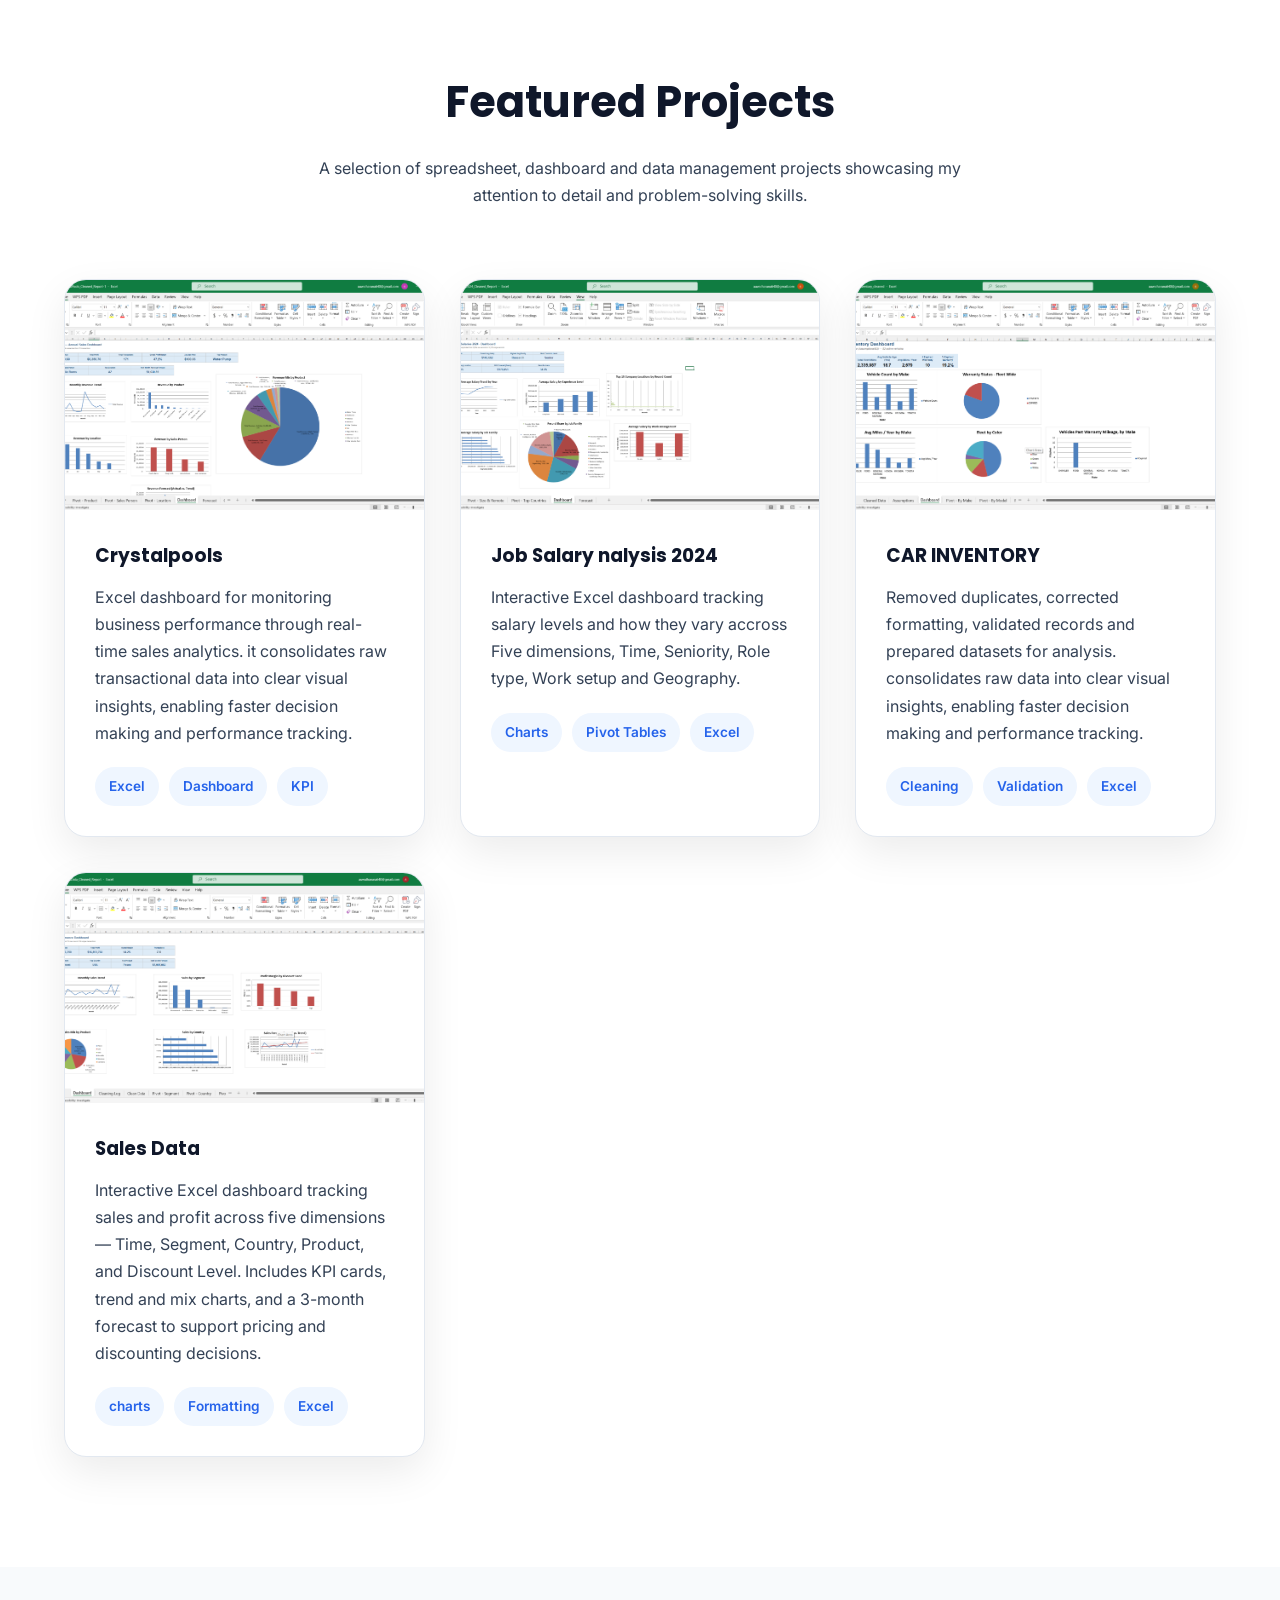
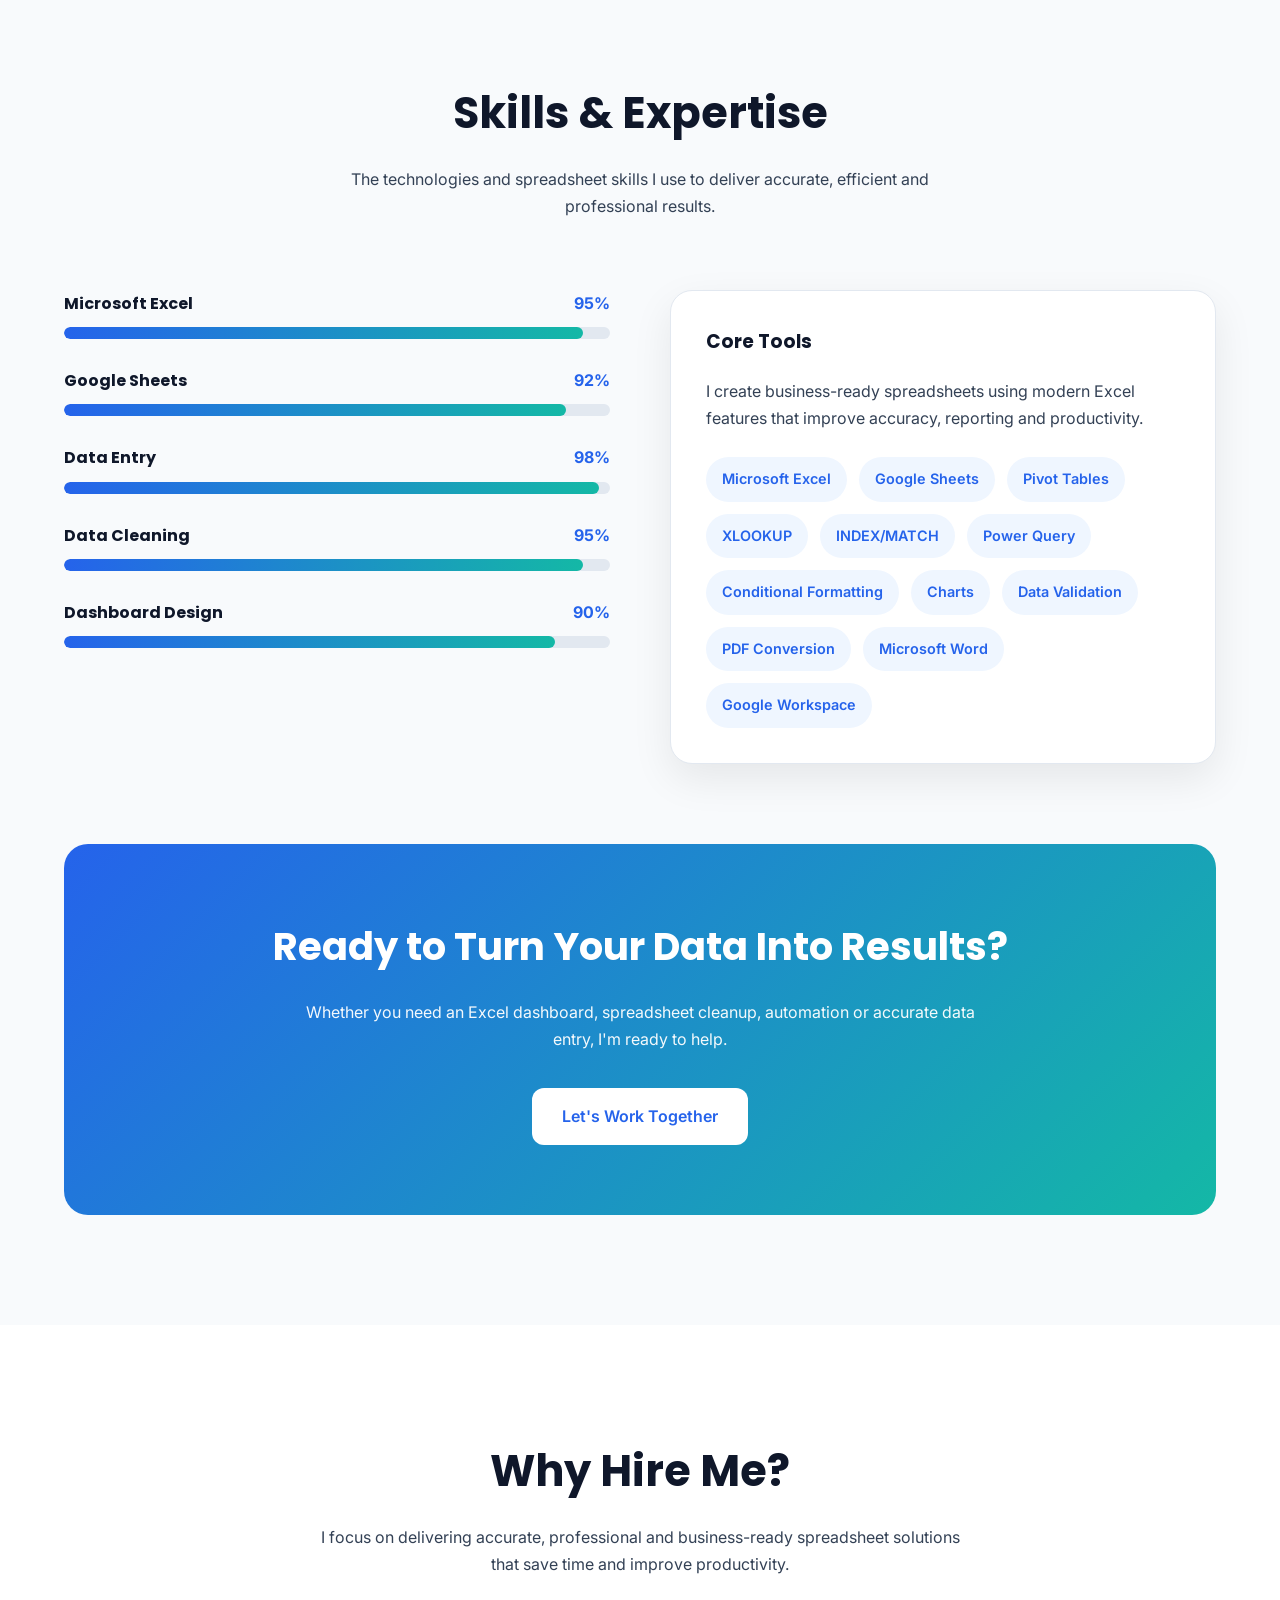
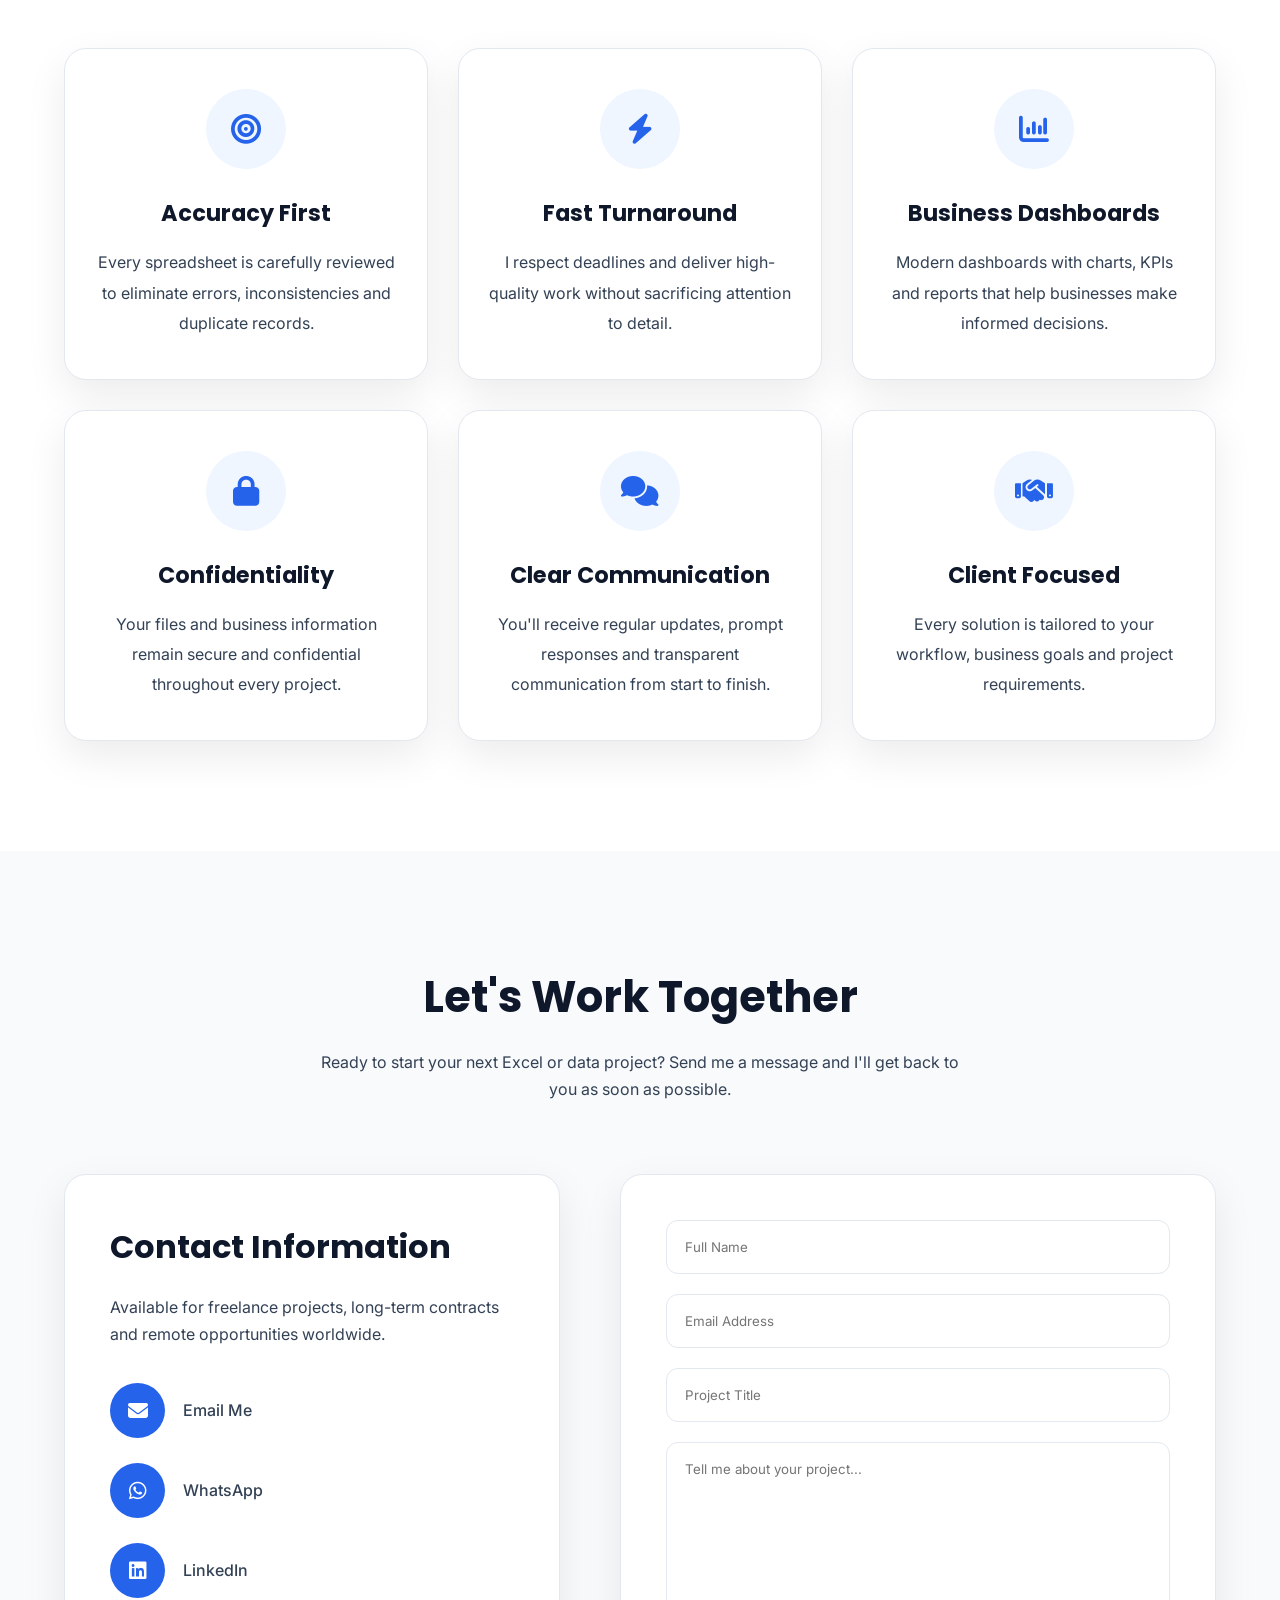
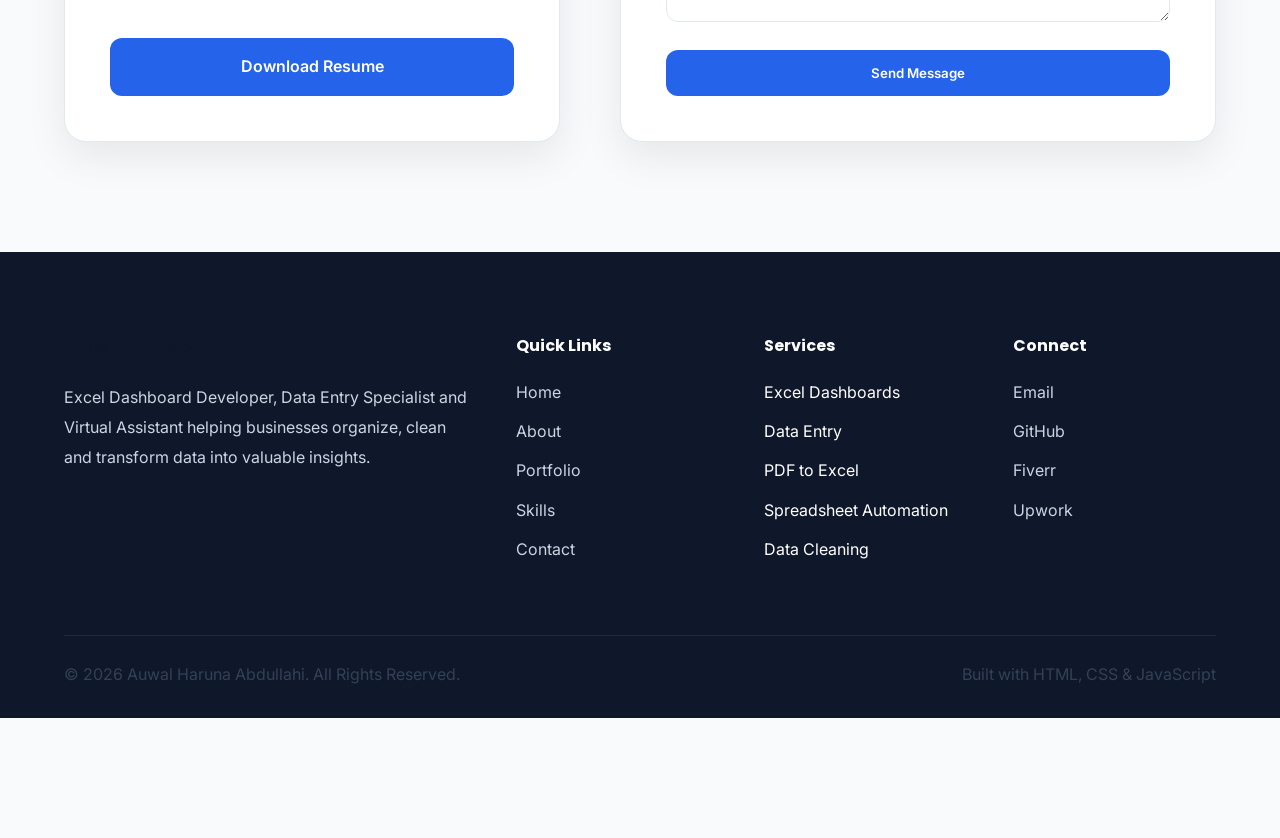
==== commit 4de55192: "Update print statement from 'Hello' to 'Goodbye'" ====
--- a/index.html
+++ b/index.html
@@ -902,33 +902,25 @@
                     </p>
 
                     <div class="contact-item">
-
-                        <i class="fa-solid fa-envelope"></i>
-
-                        <span>auwalharuna738@gmail.com</span>
-
-                    </div>
-
-                    <div class="contact-item">
-
-                        <i class="fa-solid fa-location-dot"></i>
-
-                        <span>Kano, Nigeria</span>
-
-                    </div>
-
-                    <div class="contact-item">
-
-                        <i class="fa-brands fa-github"></i>
-
-                        <a href="https://github.com/megane17" target="_blank">
-
-                            github.com/megane17
-
-                        </a>
-
-                    </div>
-
+    <i class="fas fa-envelope"></i>
+    <a href="mailto:auwalharuna738@gmail.com">
+        Email Me
+    </a>
+</div>
+
+<div class="contact-item">
+    <i class="fab fa-whatsapp"></i>
+    <a href="https://wa.me/2348164158407?text=Hello%20Auwal,%20I%20found%20your%20portfolio%20and%20would%20like%20to%20work%20with%20you." target="_blank">
+        WhatsApp
+    </a>
+</div>
+
+<div class="contact-item">
+    <i class="fab fa-linkedin"></i>
+    <a href="YOUR_LINKEDIN_URL" target="_blank">
+        LinkedIn
+    </a>
+</div>
                     <div class="contact-buttons">
 
                         <a href="resume.pdf" class="btn primary" download>
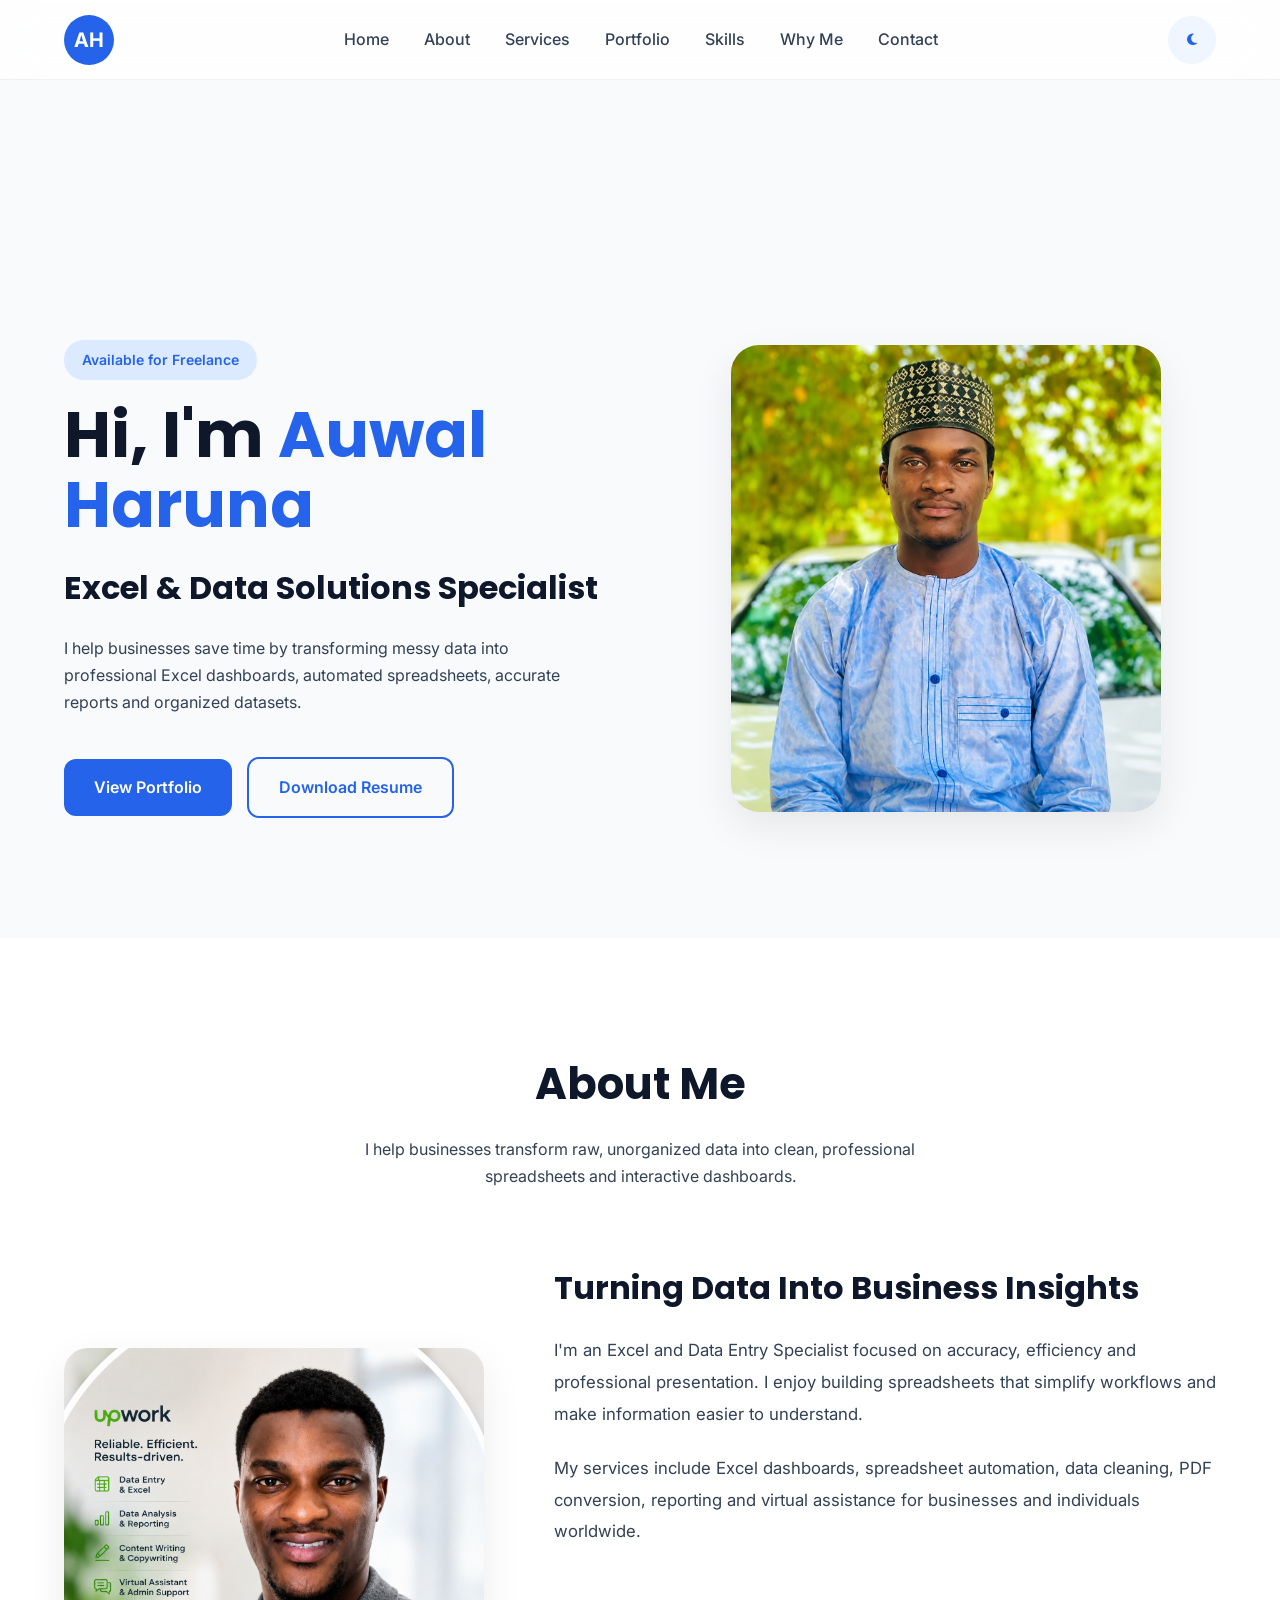
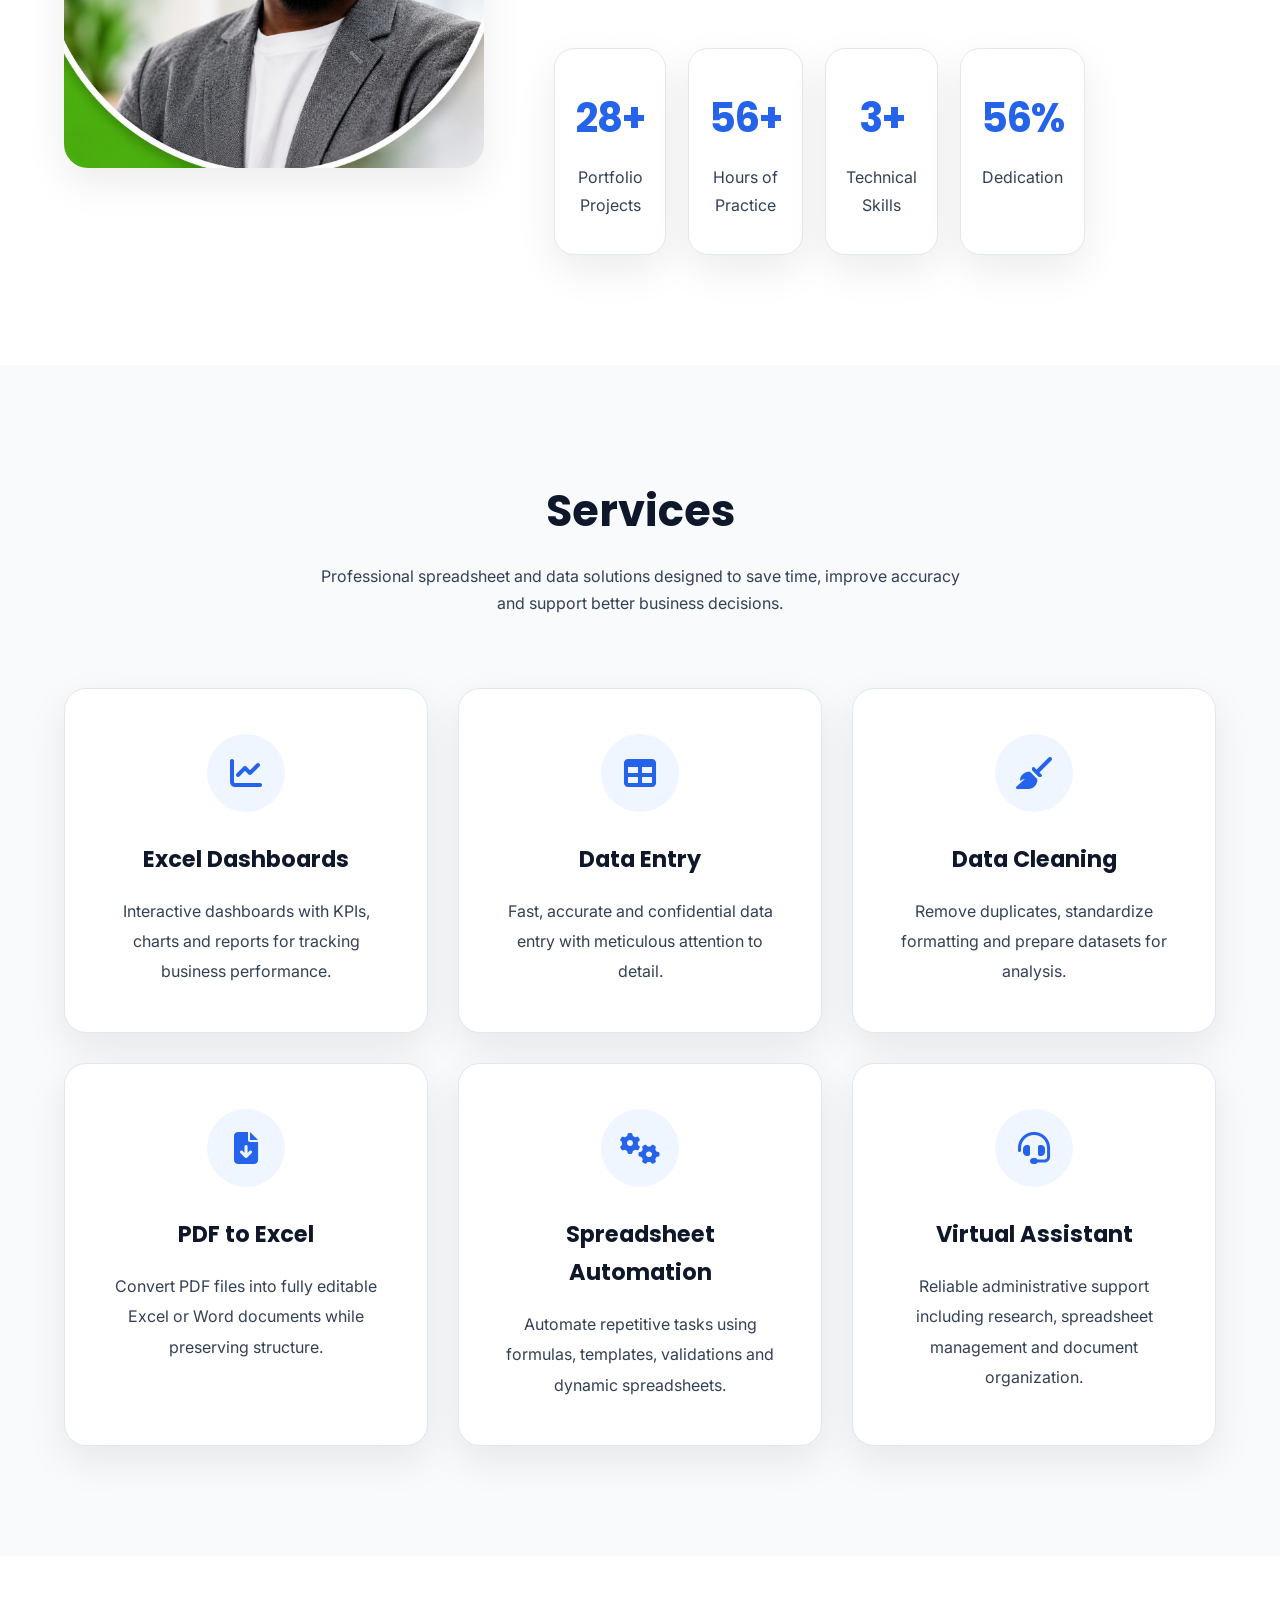
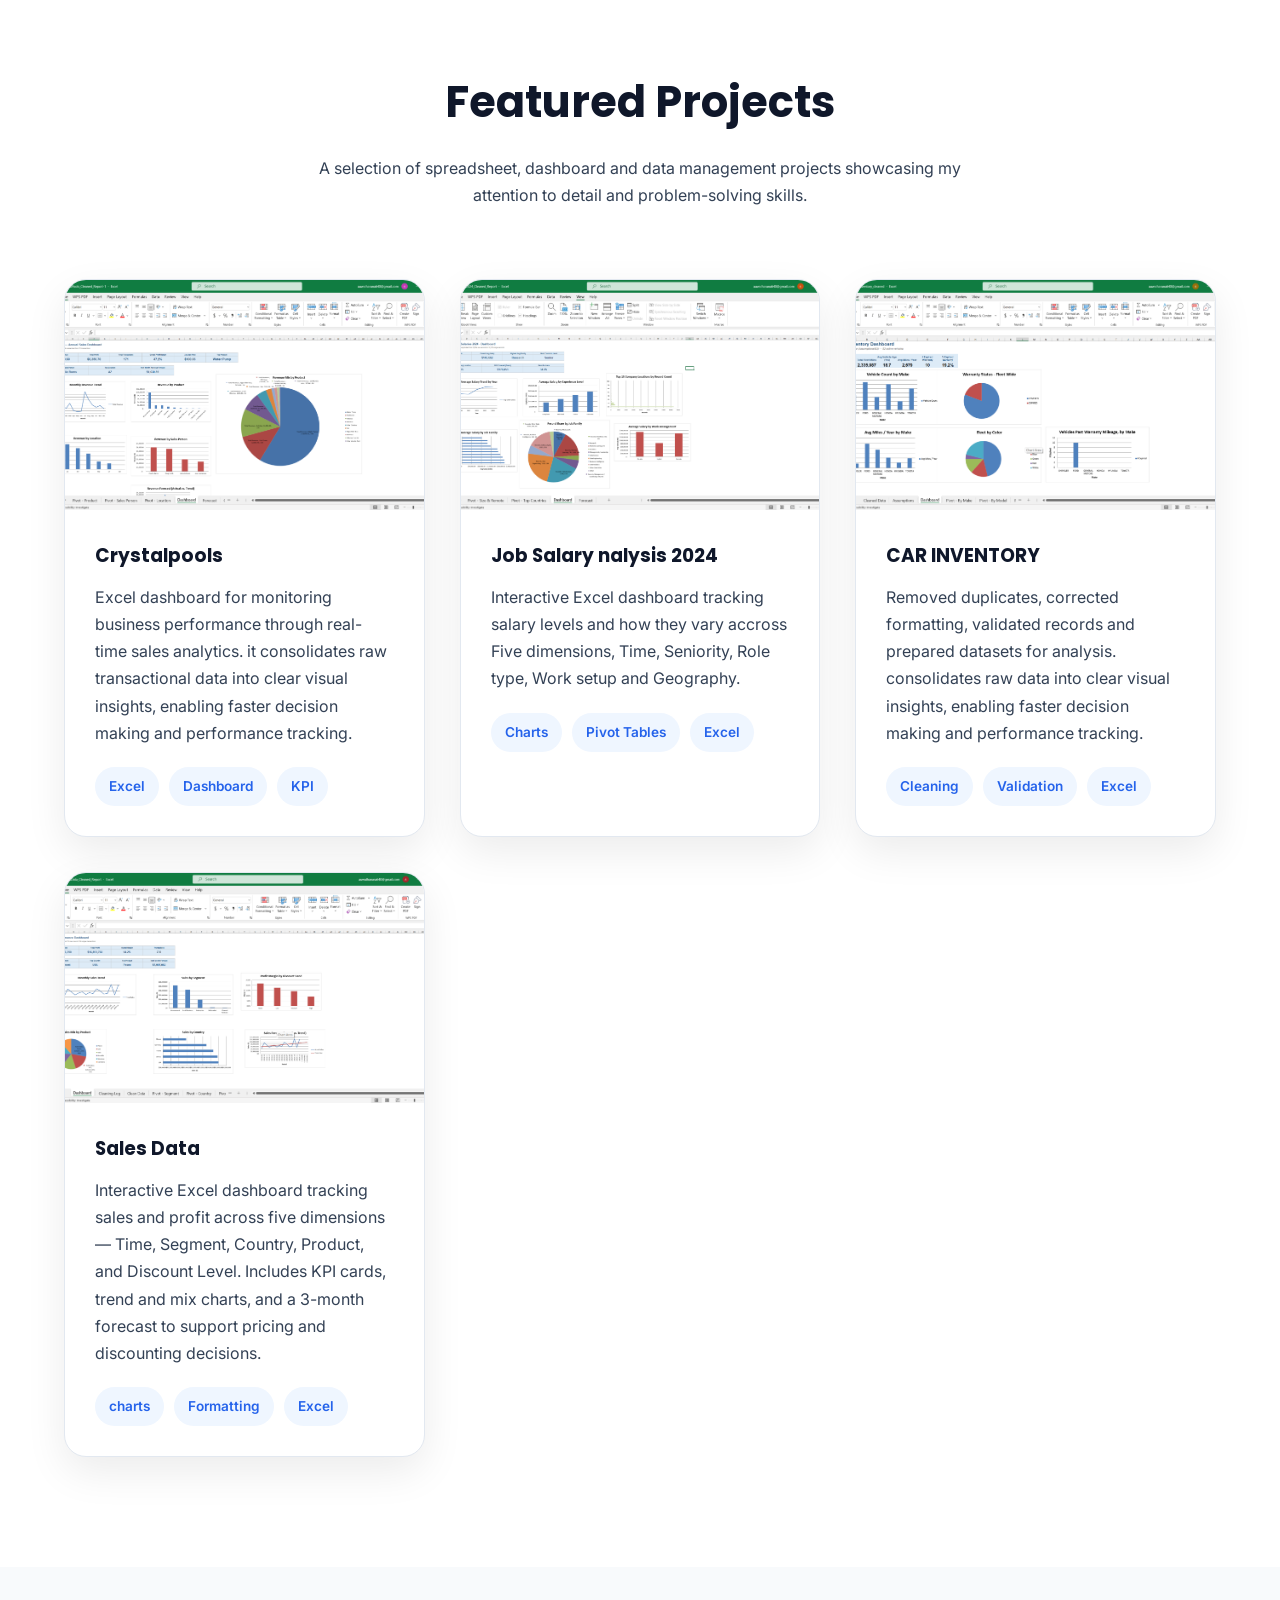
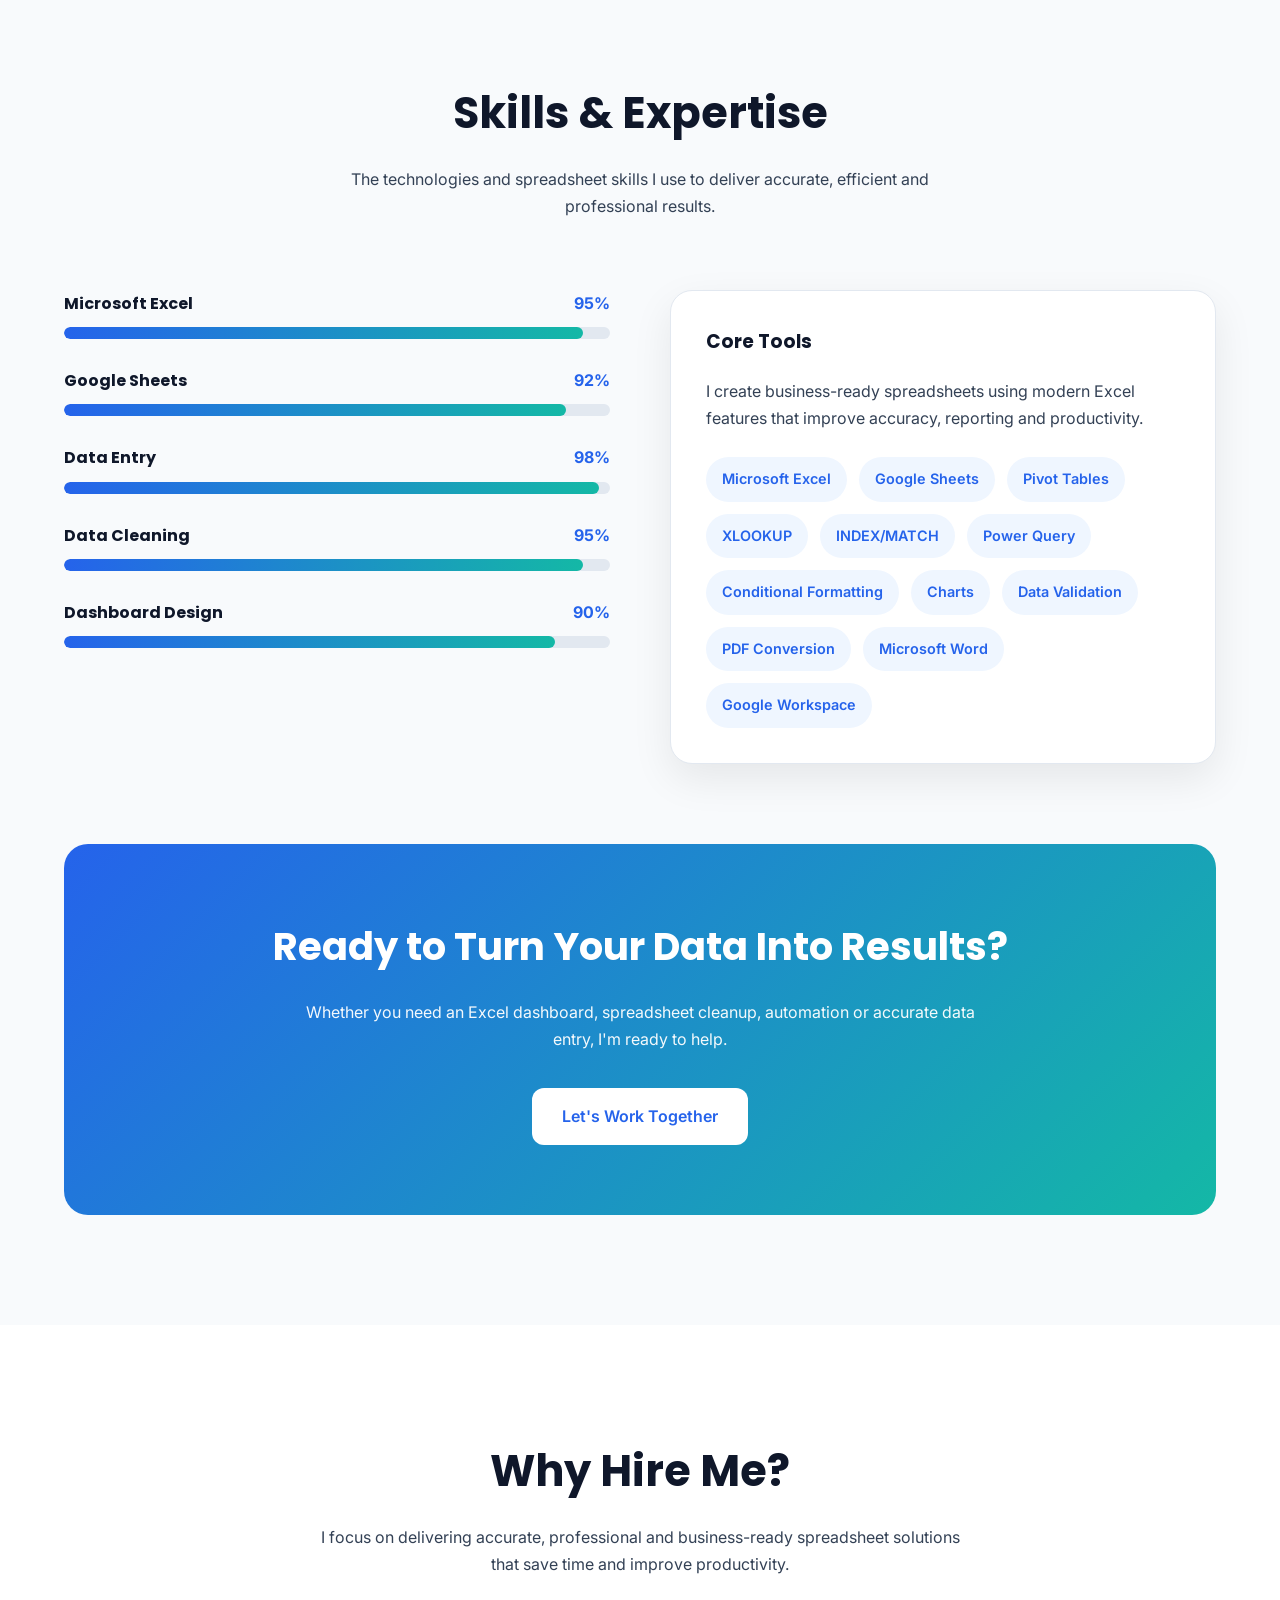
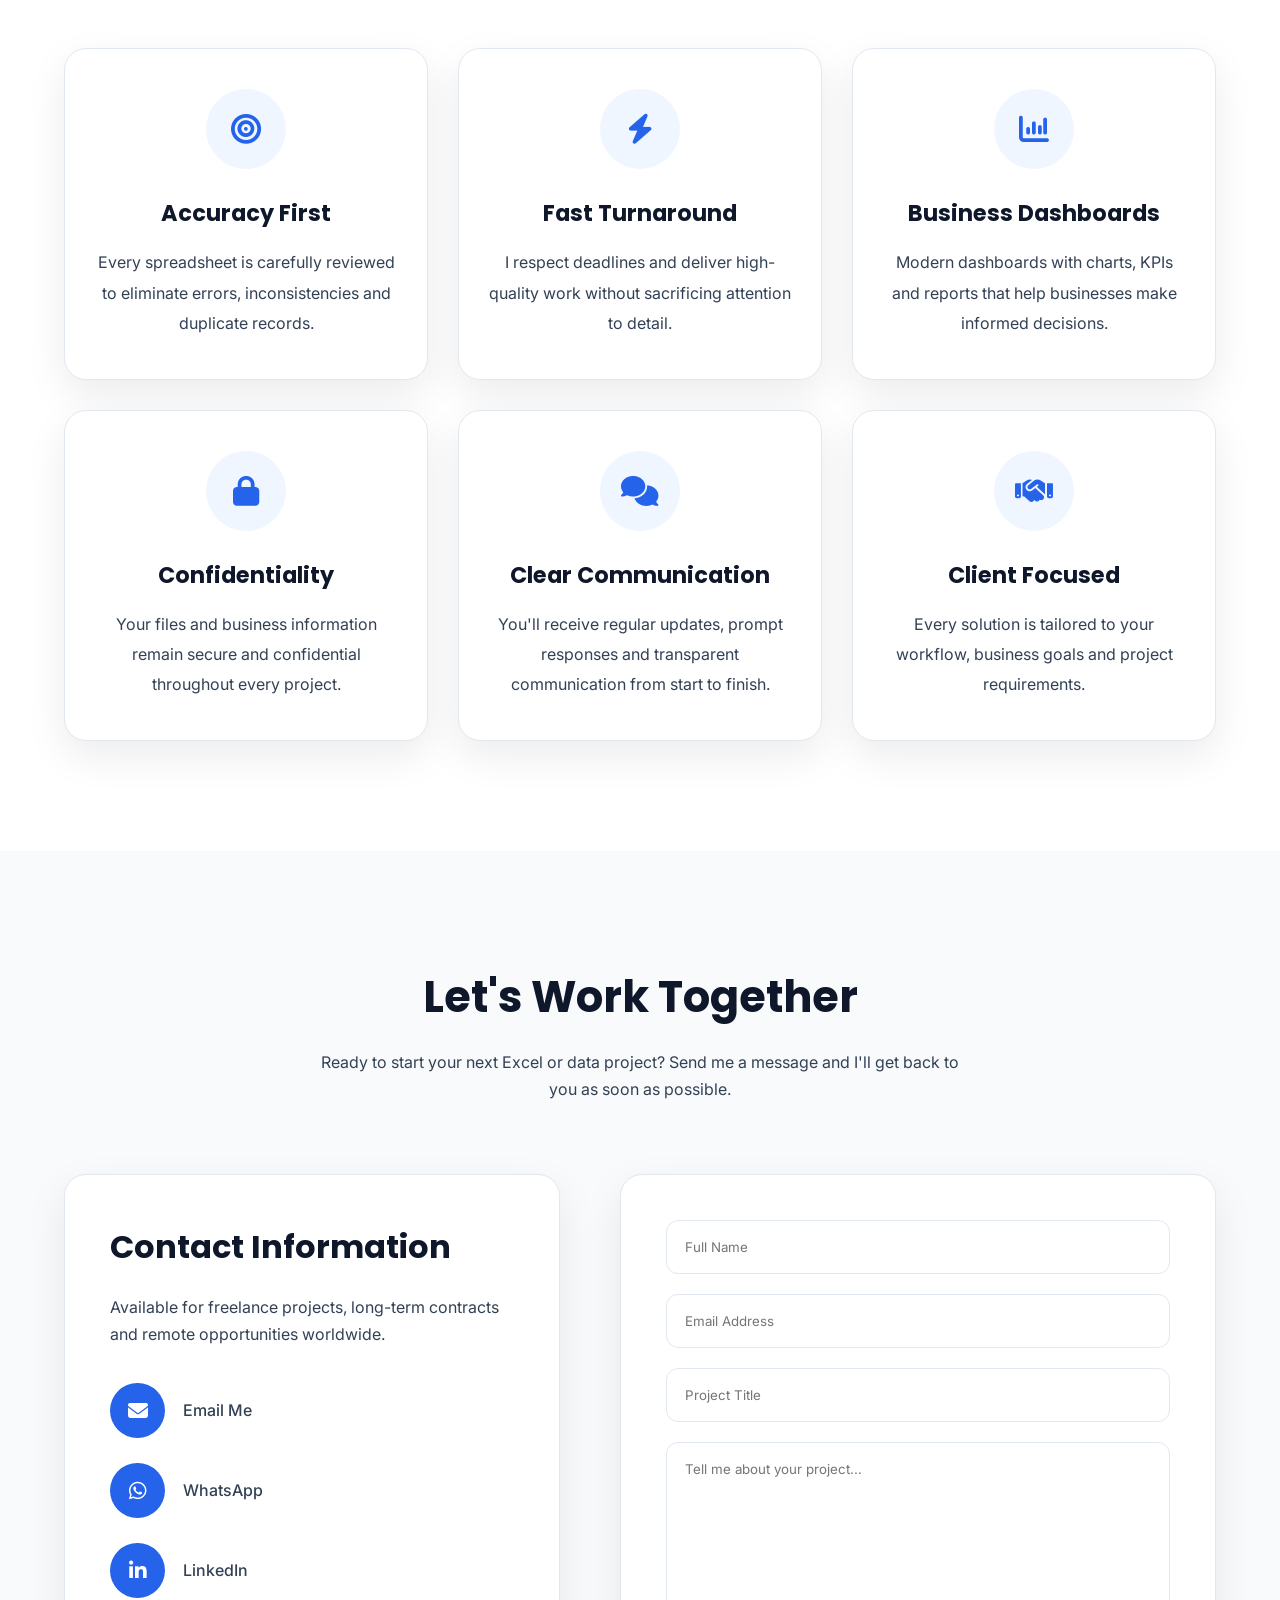
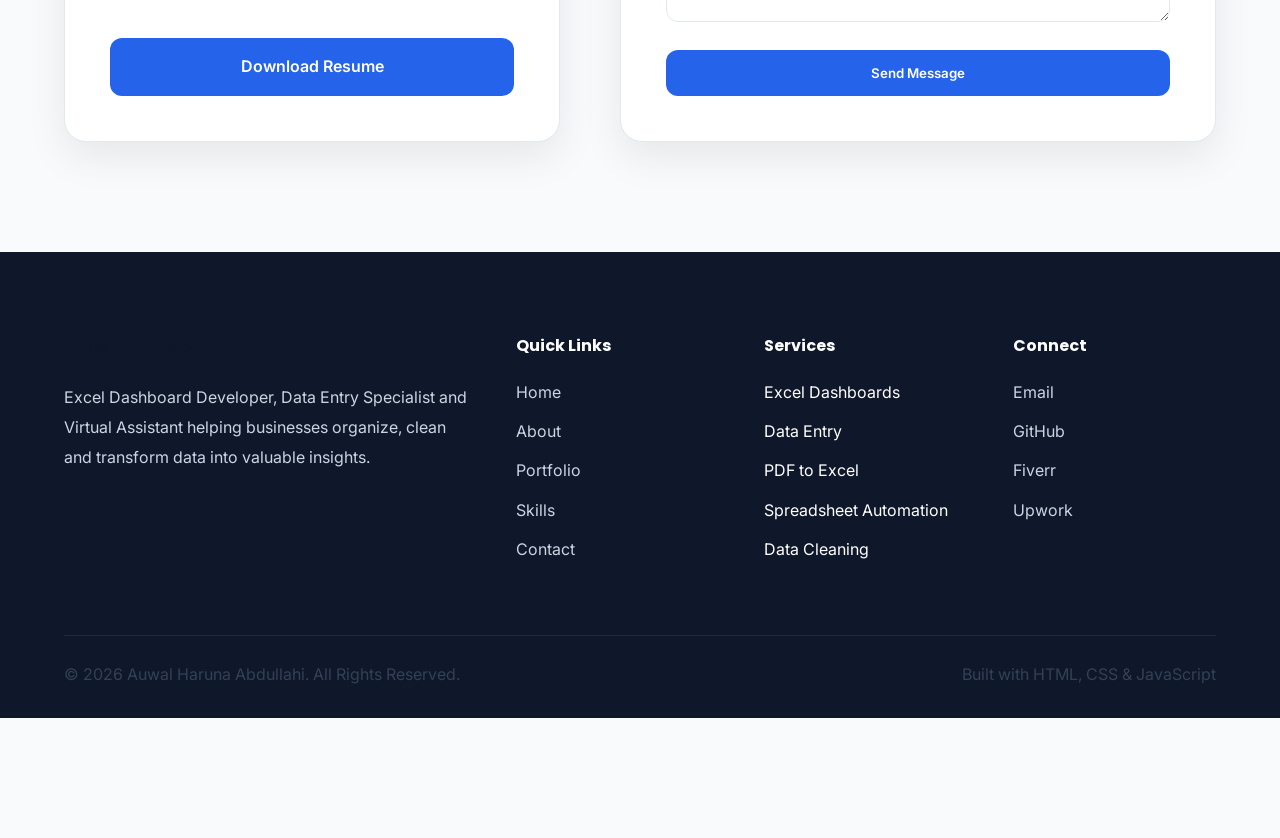
==== commit 0e1e02da: "Update print statement to display 'Goodbye World'" ====
--- a/index.html
+++ b/index.html
@@ -916,12 +916,11 @@
 </div>
 
 <div class="contact-item">
-    <i class="fab fa-linkedin"></i>
-    <a href="YOUR_LINKEDIN_URL" target="_blank">
+    <i class="fab fa-linkedin-in"></i>
+    <a href="https://www.linkedin.com/in/auwal-haruna-abdullahi-bsc-b-eng-6b28402aa" target="_blank">
         LinkedIn
     </a>
-</div>
-                    <div class="contact-buttons">
+</div>                    <div class="contact-buttons">
 
                         <a href="resume.pdf" class="btn primary" download>
 
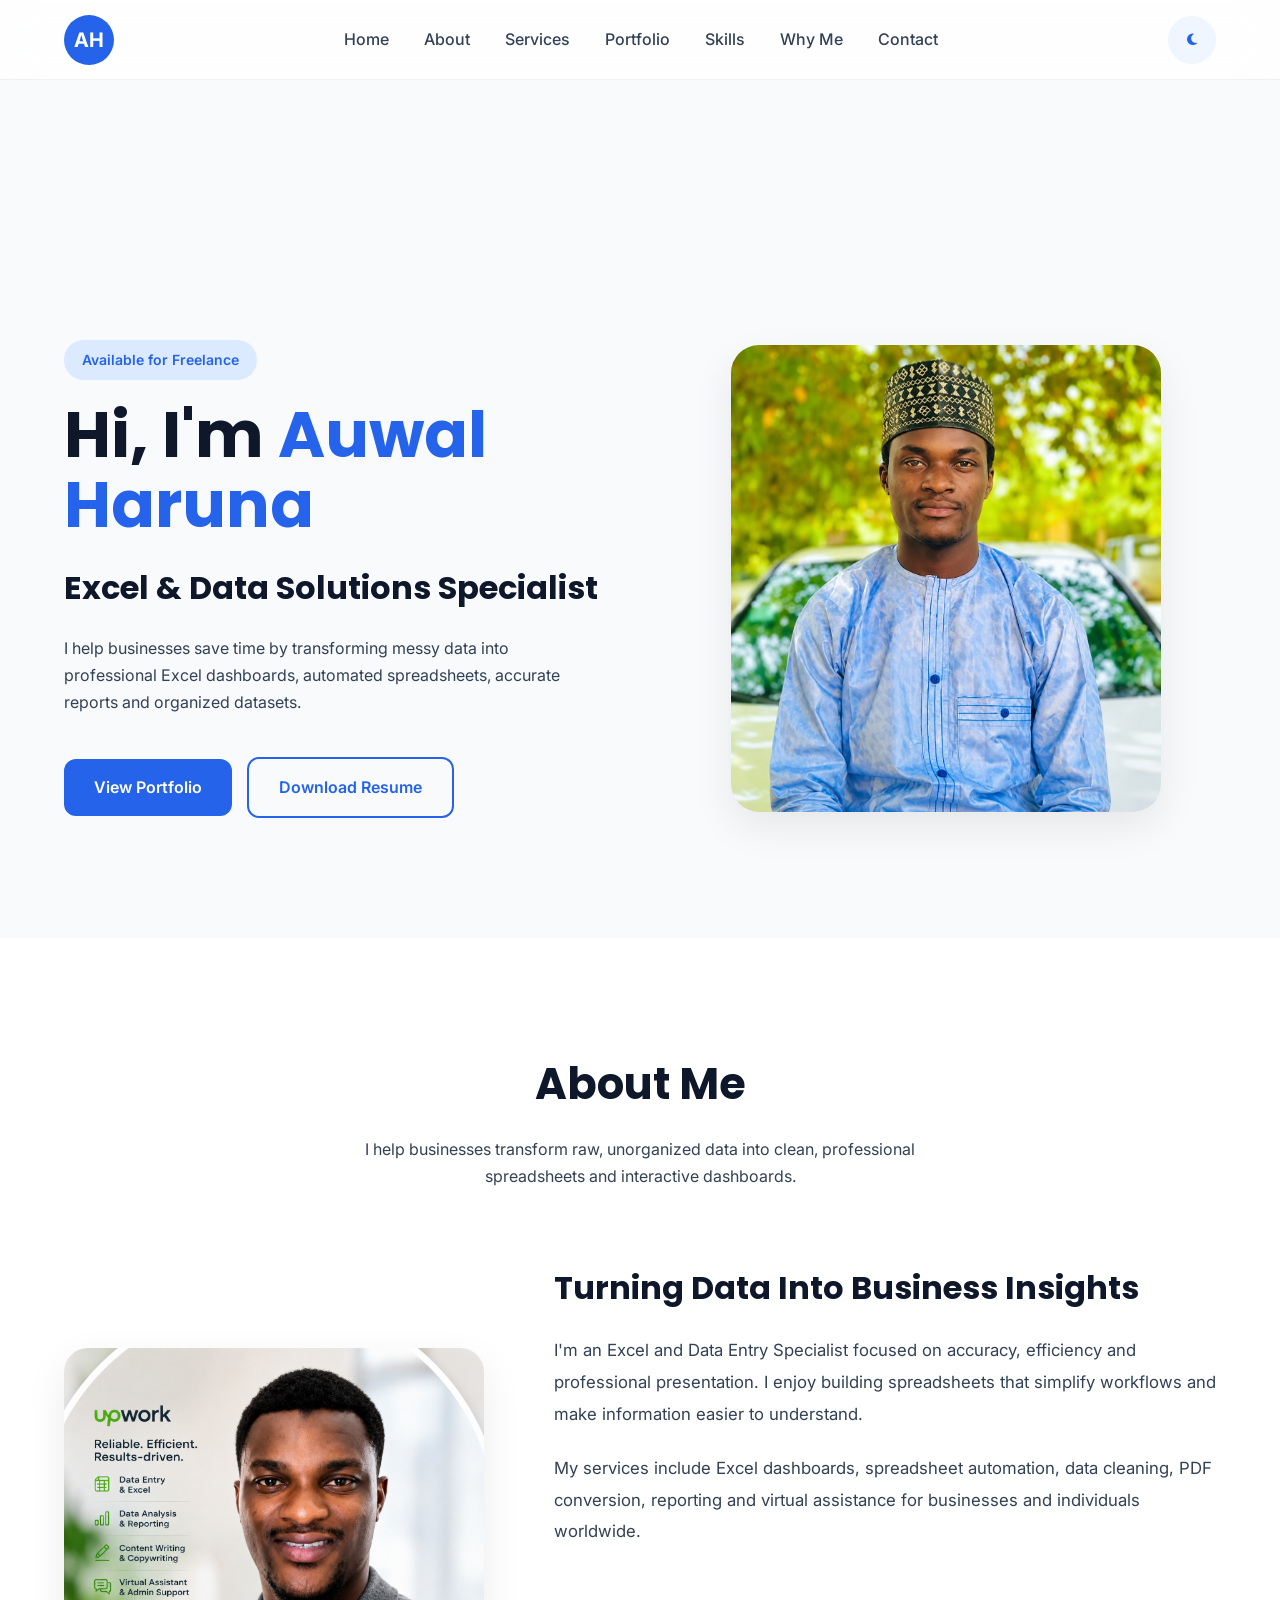
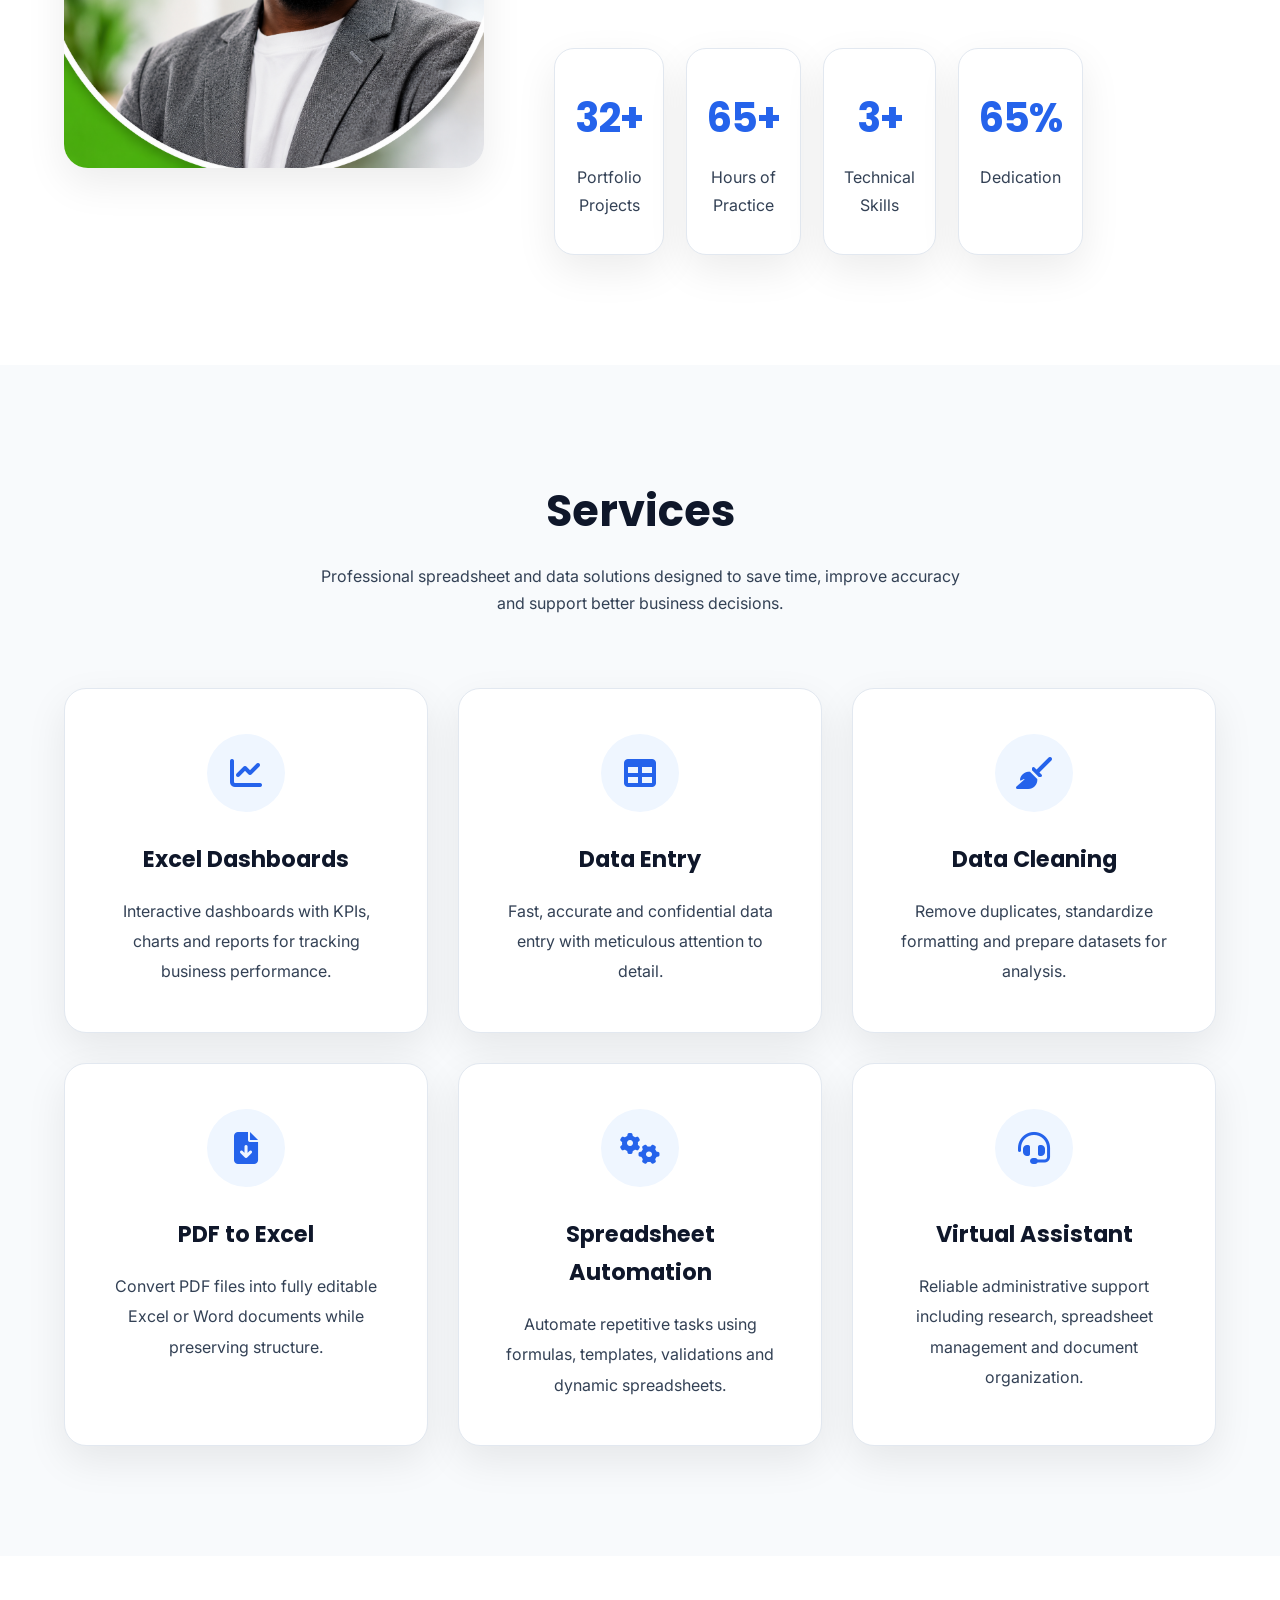
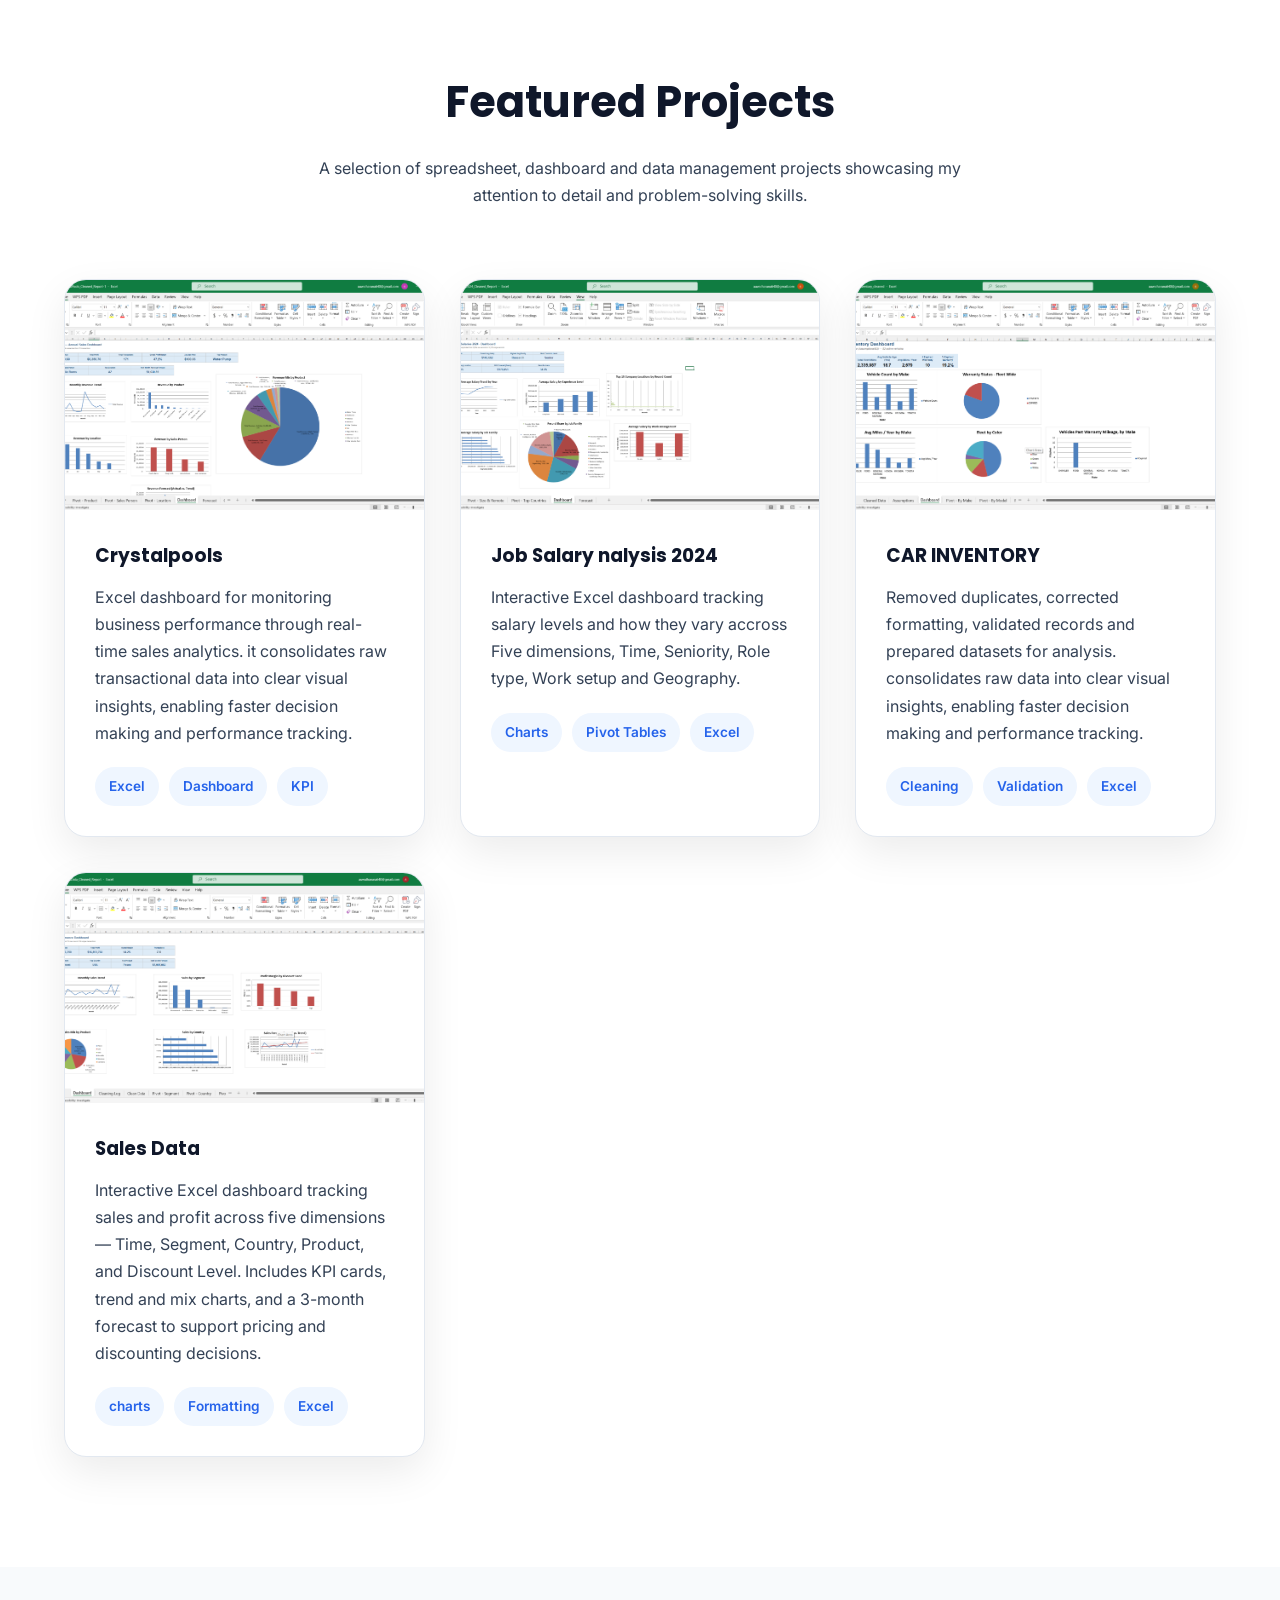
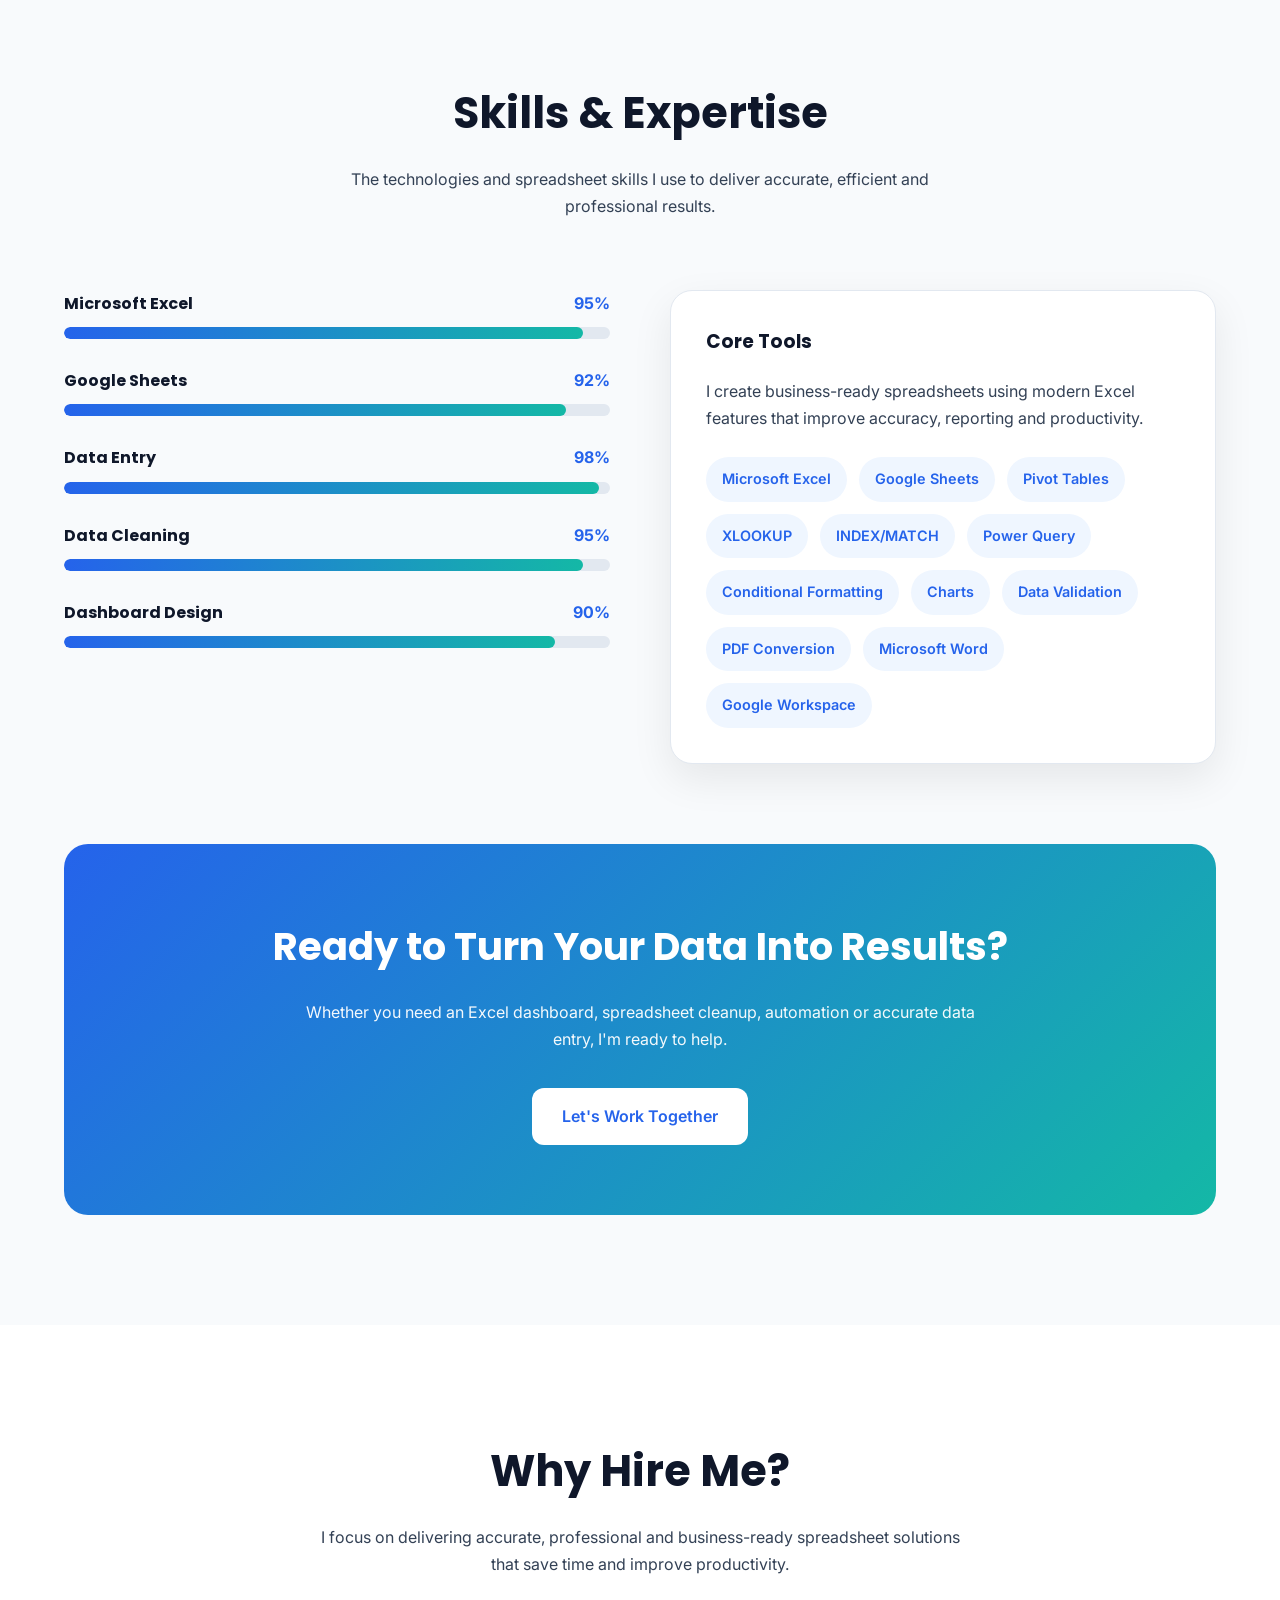
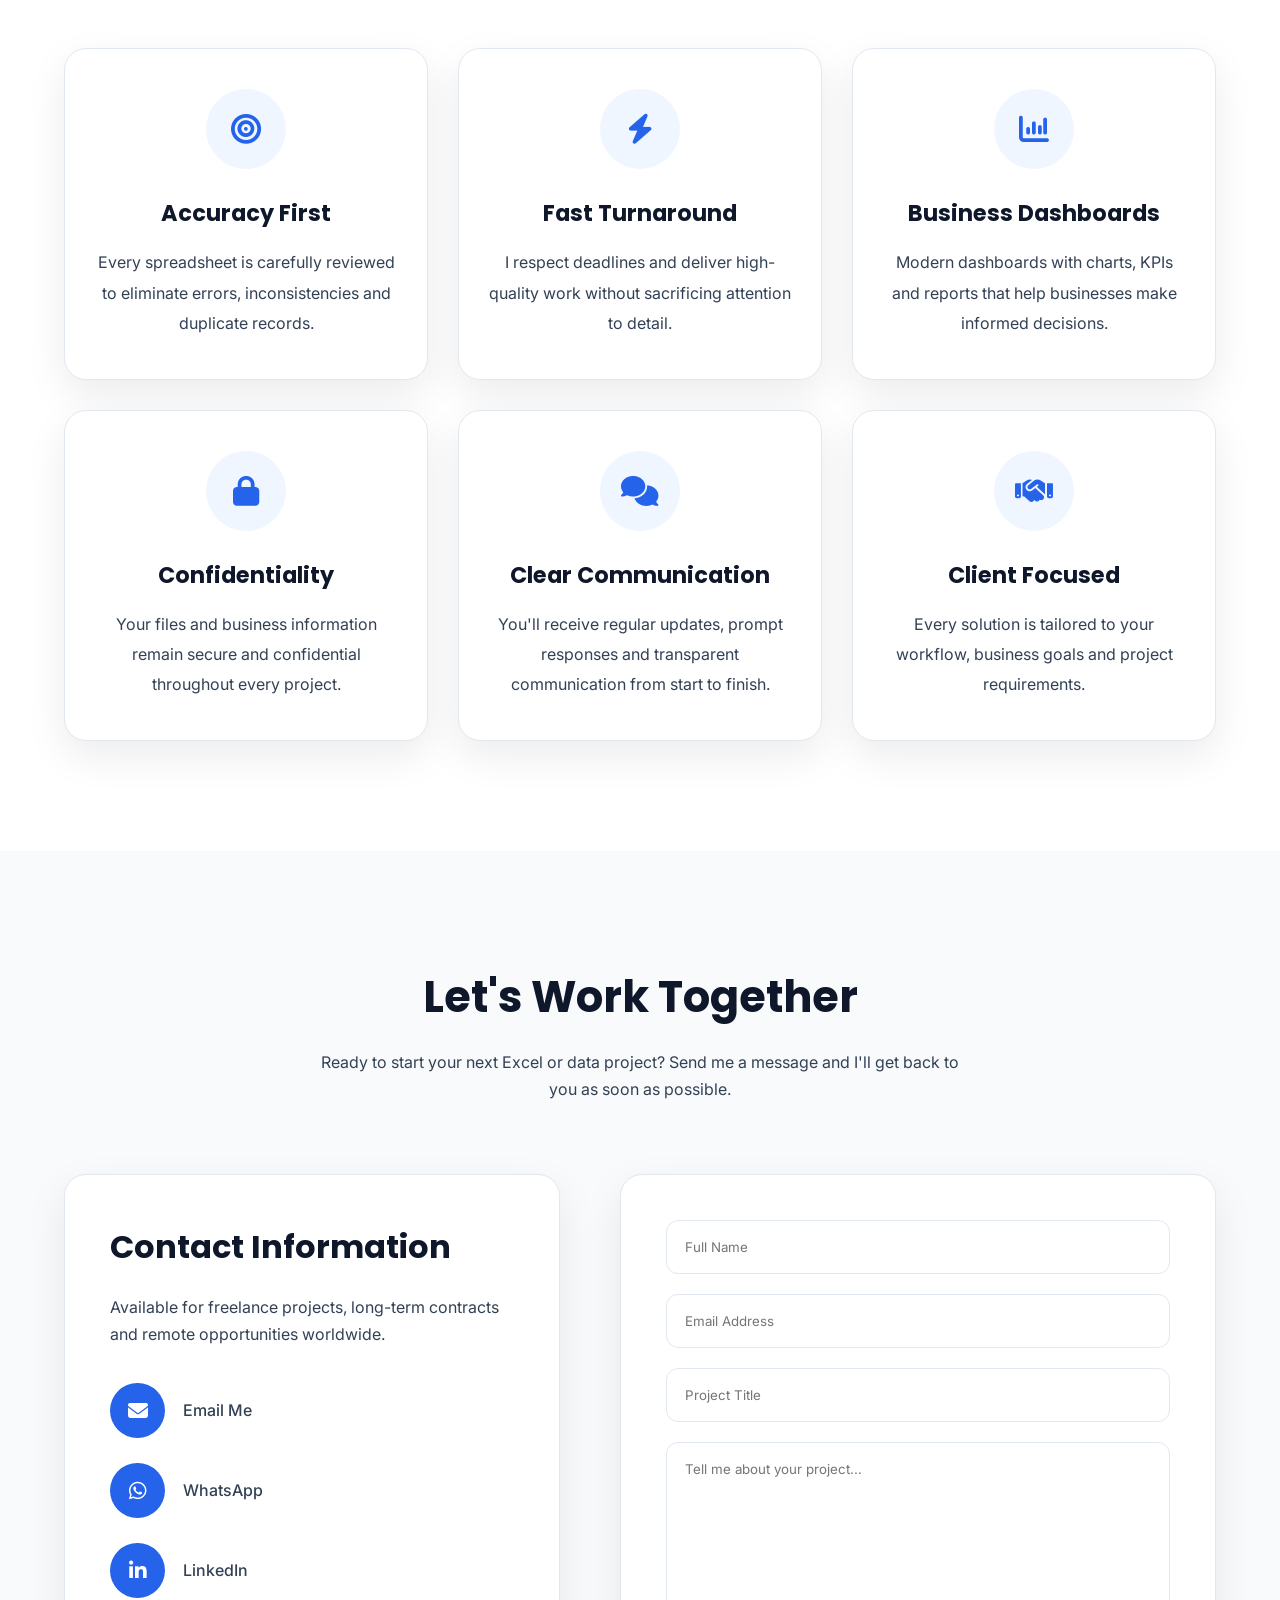
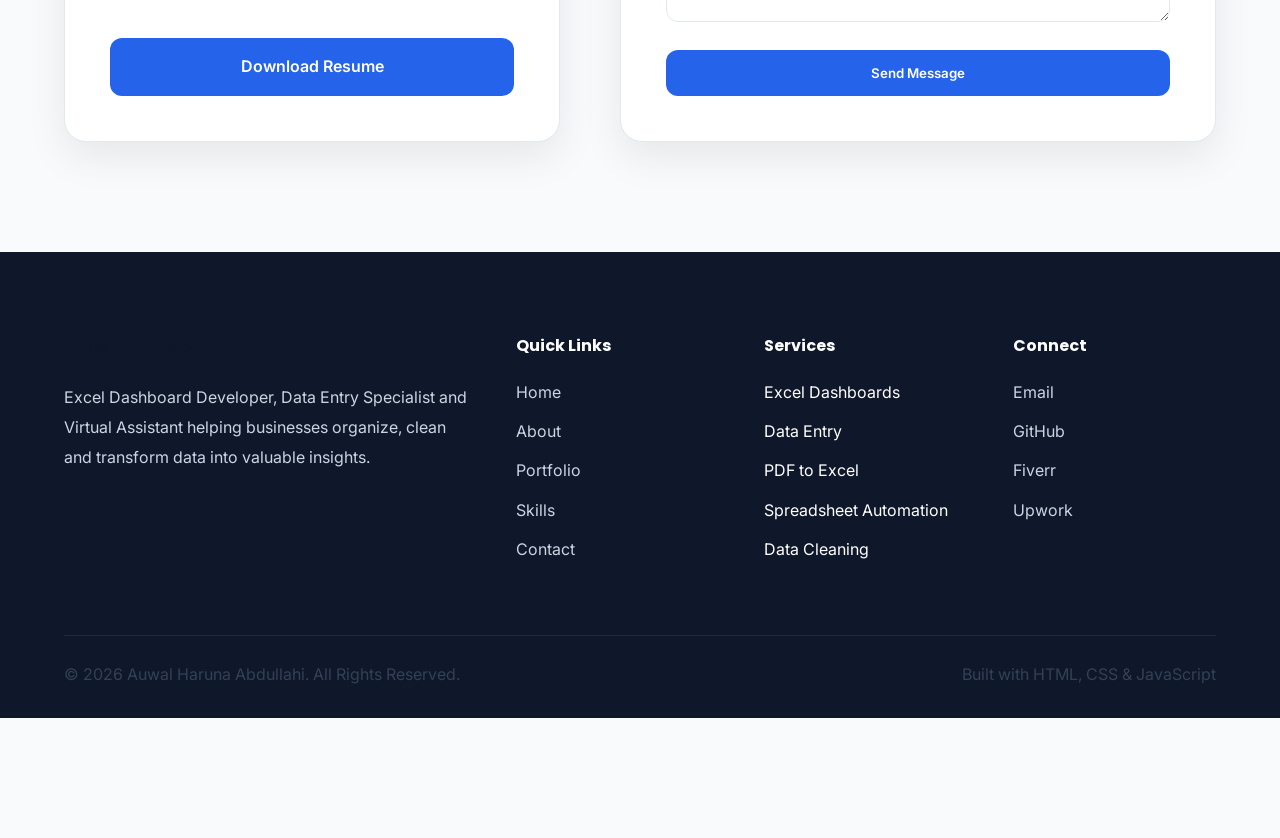
==== commit 035941a2: "Update print statement from 'Hello' to 'Goodbye'" ====
--- a/index.html
+++ b/index.html
@@ -118,7 +118,7 @@
                         View Portfolio
                     </a>
 
-                    <a href="resume.pdf"
+                    <a href="Auwal_Haruna_CV.pdf"
                         class="btn secondary"
                         download>
                         Download Resume
@@ -922,7 +922,7 @@
     </a>
 </div>                    <div class="contact-buttons">
 
-                        <a href="resume.pdf" class="btn primary" download>
+                        <a href="Auwal_Haruna_CV.pdf" class="btn primary" download>
 
                             Download Resume
 
